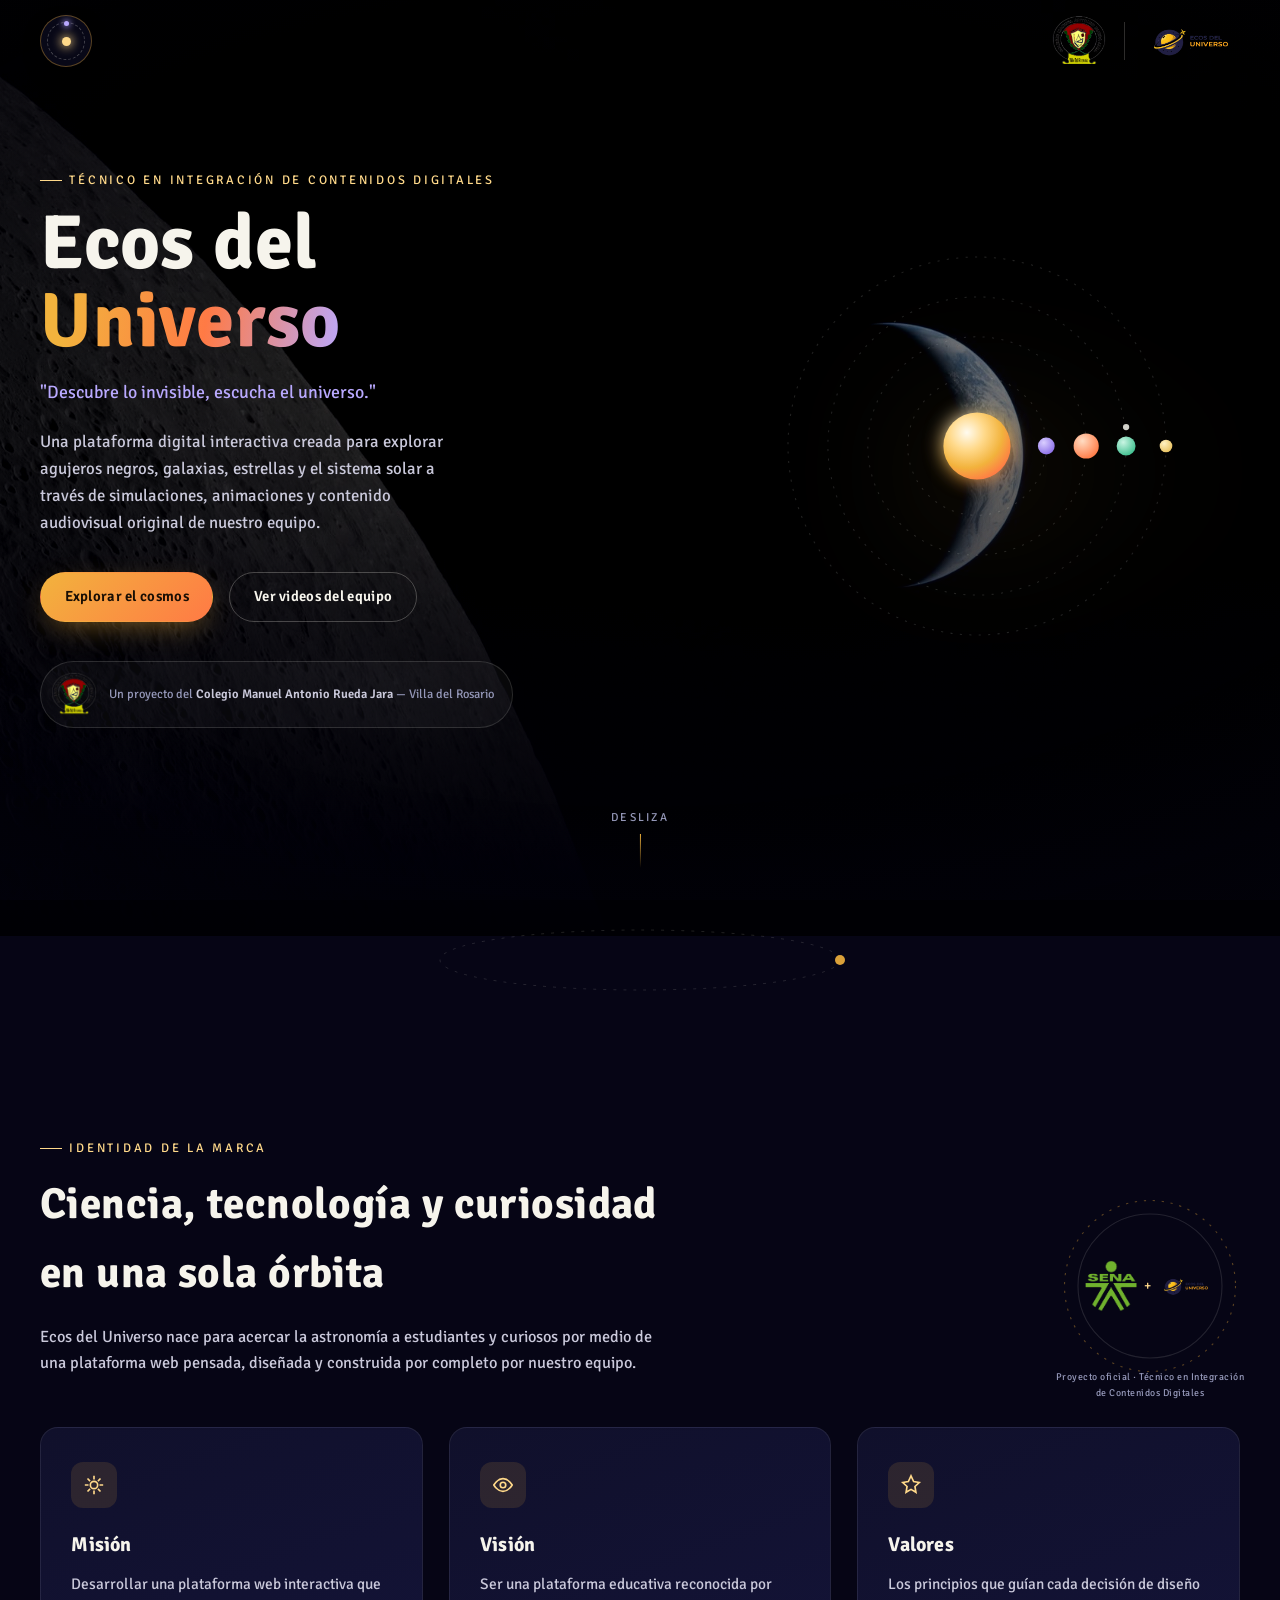
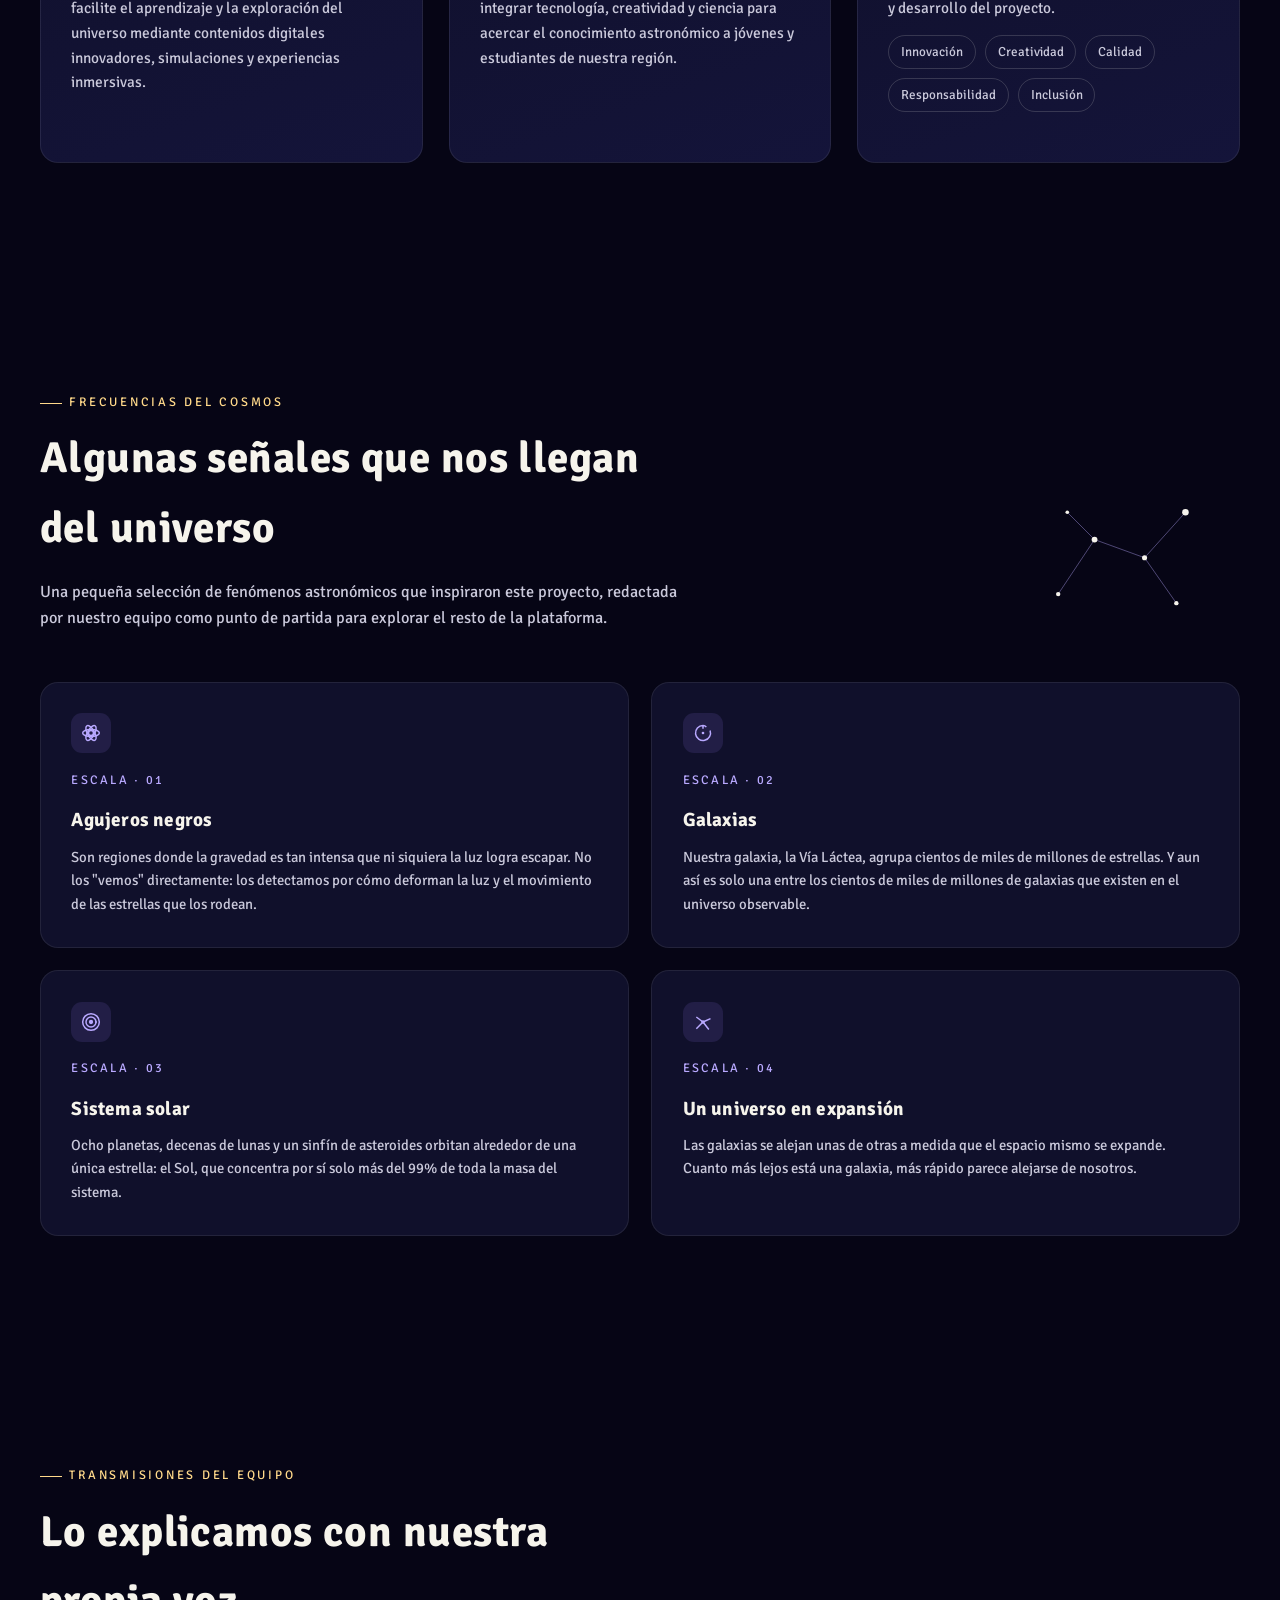
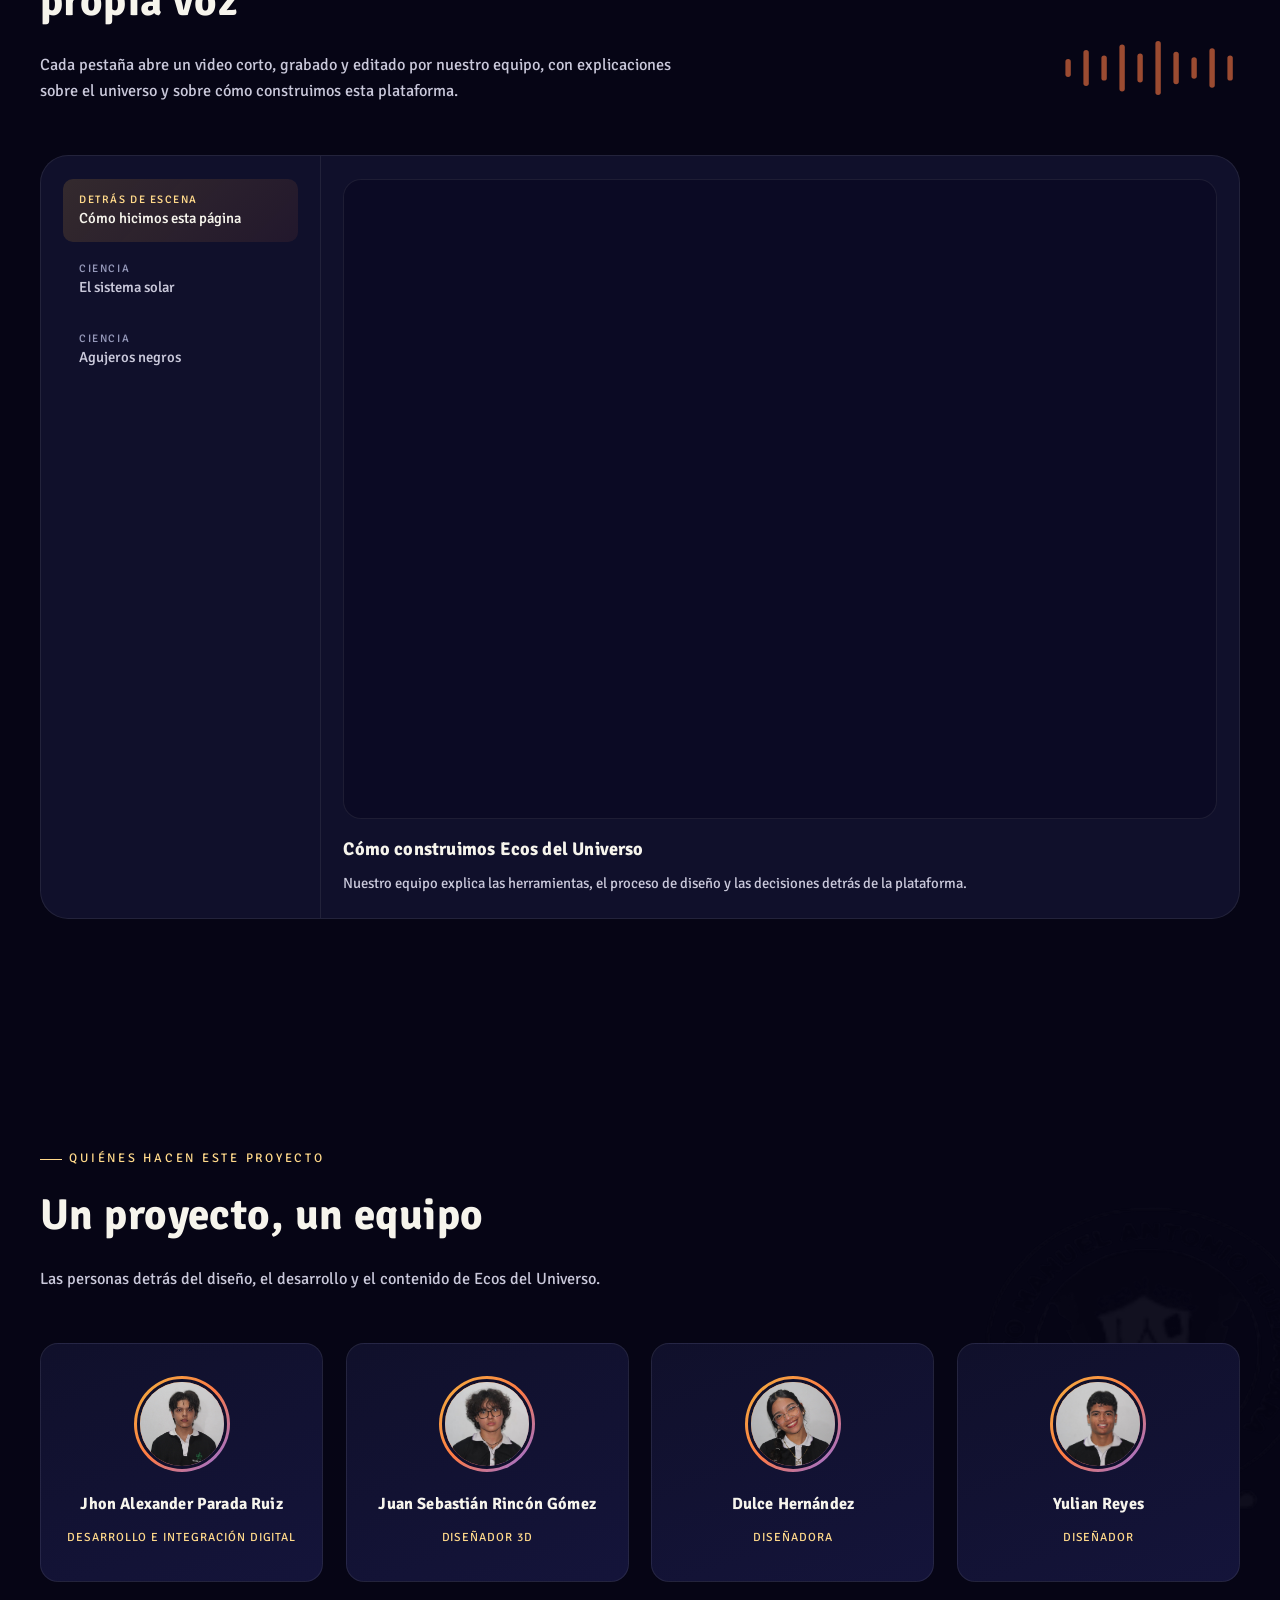
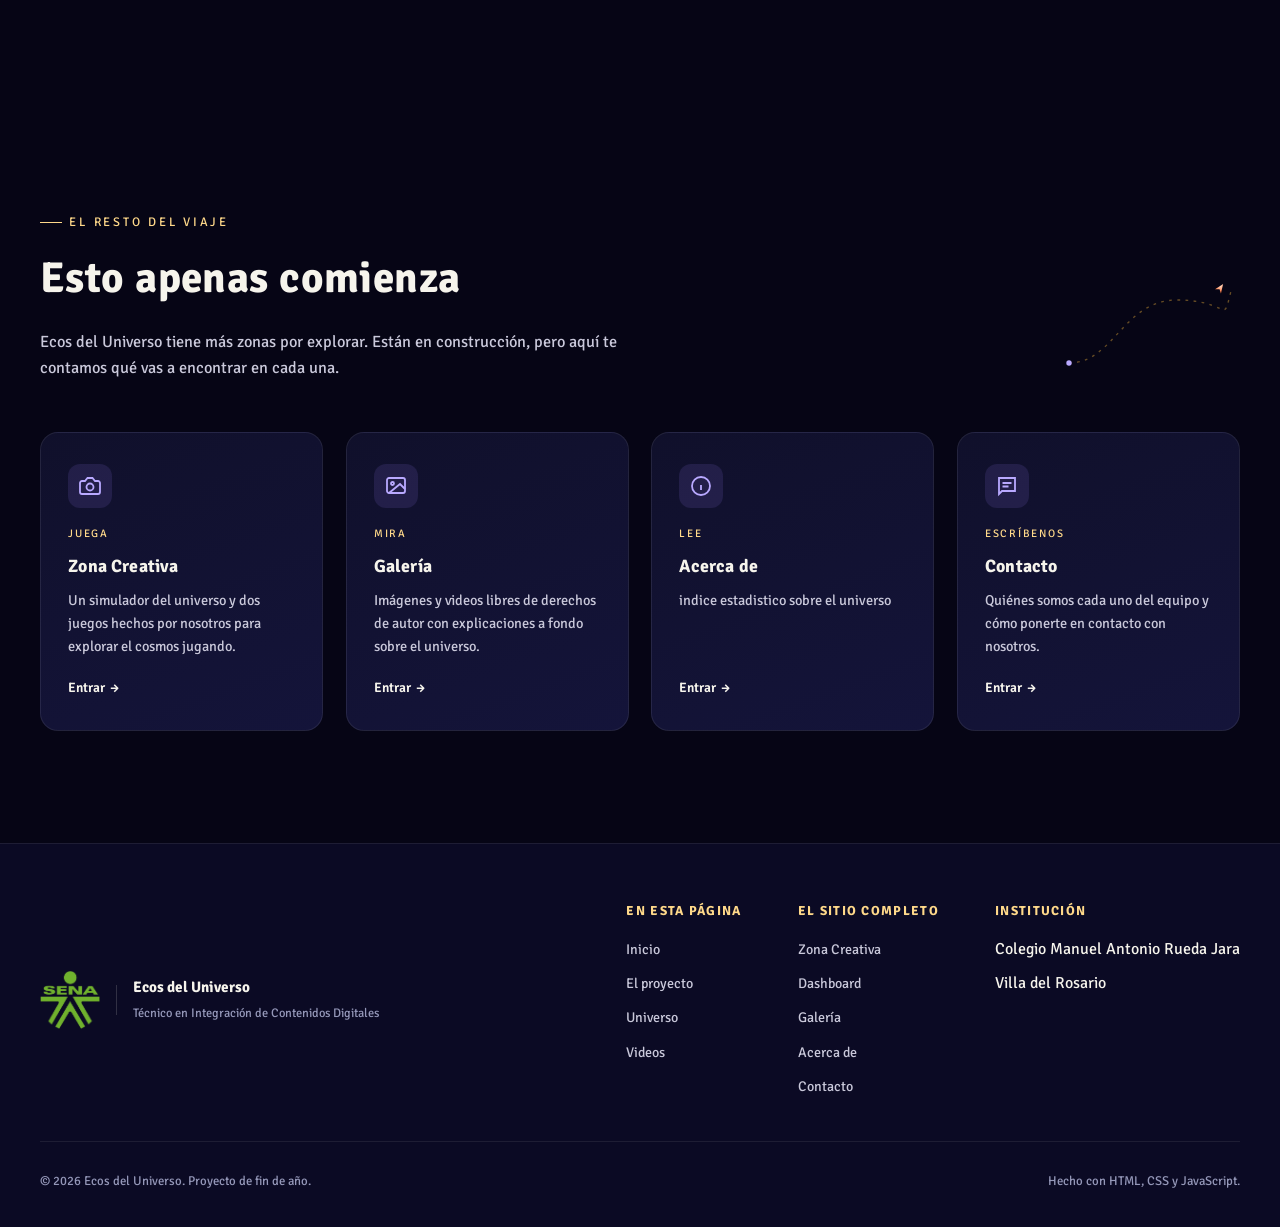
==== index.html @ 98d4c677 "Update index.html" ====
<!DOCTYPE html>
<html lang="es">
<head>
<meta charset="UTF-8">
<meta name="viewport" content="width=device-width, initial-scale=1.0">
<title>Ecos del Universo | Exploración Digital del Cosmos</title>
<meta name="description" content="Ecos del Universo: plataforma educativa interactiva para explorar galaxias, agujeros negros y el sistema solar. Proyecto del Colegio Manuel Antonio Rueda Jara.">
<link rel="icon" href="Imagenes/logo-removebg-preview.png">
<link rel="stylesheet" href="index.css">
    <link rel="icon" type="image/png" href="Imagenes/logo-removebg-preview.png">
</head>
<body>

<canvas id="estrellas"></canvas>
<div class="fondo-inmersivo" aria-hidden="true">
  <div class="fondo-capa is-activa" data-fondo="hero" style="background-image:url('Imagenes/nasa1.jpg')"></div>
  <div class="fondo-capa" data-fondo="proyecto" style="background-image:url('Imagenes/nasa2.jpg')"></div>
  <div class="fondo-capa" data-fondo="universo" style="background-image:url('Imagenes/nasa3.jpg')"></div>
  <div class="fondo-capa" data-fondo="videos" style="background-image:url('Imagenes/nasa4.jpg')"></div>
  <div class="fondo-capa" data-fondo="equipo" style="background-image:url('Imagenes/nasa5.webp')"></div>
</div>
<div class="grano" aria-hidden="true"></div>

<!-- ============ NAVEGACIÓN ============ -->
<nav class="nav">
  <div class="wrap nav__inner">
    <!-- Menú de escritorio: botón orbital -->
    <div class="nav__orbital">
      <button class="nav__orb" id="navOrb" aria-label="Abrir menú de navegación" aria-expanded="false" aria-controls="navRadial">
        <span class="nav__orb-core"></span>
        <span class="nav__orb-sat"></span>
      </button>
      <div class="nav__radial" id="navRadial">
        <a href="index.html" class="nav__radial-item is-active" style="--i:0">
          <svg viewBox="0 0 24 24" fill="none" stroke="currentColor" stroke-width="1.8" stroke-linecap="round" stroke-linejoin="round"><path d="M3 11.5 12 4l9 7.5"/><path d="M5 10v9h14v-9"/><path d="M9.5 19v-5.5h5V19"/></svg>
          <span>Inicio</span>
        </a>
        <a href="Zona_Creativa.html" class="nav__radial-item" style="--i:1">
          <svg viewBox="0 0 24 24" fill="none" stroke="currentColor" stroke-width="1.8" stroke-linecap="round" stroke-linejoin="round"><path d="M12 3a9 9 0 1 0 9 9c0-1-.8-1.6-1.8-1.6h-2.1A2.1 2.1 0 0 1 15 8.3V7c0-1.5-1.3-2.6-3-4Z"/><circle cx="8.2" cy="11" r="1"/><circle cx="12" cy="7.8" r="1"/><circle cx="15.5" cy="12" r="1"/><circle cx="9.3" cy="15" r="1"/></svg>
          <span>Zona Creativa</span>
        </a>
        <a href="Dasaboard.html" class="nav__radial-item" style="--i:2">
          <svg viewBox="0 0 24 24" fill="none" stroke="currentColor" stroke-width="1.8" stroke-linecap="round" stroke-linejoin="round"><path d="M4 20V10M12 20V4M20 20v-7"/></svg>
          <span>Dashboard</span>
        </a>
        <a href="Galeria.html" class="nav__radial-item" style="--i:3">
          <svg viewBox="0 0 24 24" fill="none" stroke="currentColor" stroke-width="1.8" stroke-linecap="round" stroke-linejoin="round"><rect x="3.5" y="4.5" width="17" height="15" rx="2.5"/><circle cx="8.5" cy="9.5" r="1.5"/><path d="m5 17 4.5-5 3 3 3.5-4.5L20 16"/></svg>
          <span>Galería</span>
        </a>
        <a href="Acerca.html" class="nav__radial-item" style="--i:4">
          <svg viewBox="0 0 24 24" fill="none" stroke="currentColor" stroke-width="1.8" stroke-linecap="round" stroke-linejoin="round"><circle cx="12" cy="12" r="8.5"/><path d="M12 11v5.5M12 8v.01"/></svg>
          <span>Acerca de</span>
        </a>
      </div>
    </div>

    <!-- Menú de celular: botón hamburguesa -->
    <button class="nav__toggle" aria-label="Abrir menú" aria-expanded="false">☰</button>

    <ul class="nav__links" id="navLinks">
      <li><a href="index.html" class="is-active">Inicio</a></li>
      <li><a href="Zona_Creativa.html">Zona Creativa</a></li>
      <li><a href="Dasaboard.html">Dashboard</a></li>
      <li><a href="Galeria.html">Galería</a></li>
      <li><a href="Acerca.html">Acerca de</a></li>
    </ul>

    <div class="nav__brands">
      <img src="Imagenes/logo_colegio-removebg-preview.png" alt="Escudo del Colegio Manuel Antonio Rueda Jara">
      <div class="nav__divider"></div>
      <img src="Imagenes/logo-removebg-preview.png" alt="Logotipo Ecos del Universo" class="nav__logo-ecos">
    </div>
  </div>
</nav>
<div class="nav-overlay" hidden></div>

<main>

  <!-- ============ HERO ============ -->
  <section class="hero" id="inicio">
    <div class="wrap hero__inner">
      <div class="hero__texto">
        <span class="eyebrow">Técnico en Integración de Contenidos Digitales</span>
        <h1>Ecos del<br><span class="accent">Universo</span></h1>
        <p class="hero__eslogan">"Descubre lo invisible, escucha el universo."</p>
        <p class="lead">Una plataforma digital interactiva creada para explorar agujeros negros, galaxias, estrellas y el sistema solar a través de simulaciones, animaciones y contenido audiovisual original de nuestro equipo.</p>
        <div class="hero__cta">
          <a href="#universo" class="btn btn--solid">Explorar el cosmos</a>
          <a href="#videos" class="btn btn--ghost">Ver videos del equipo</a>
        </div>

        <div class="hero__insignia">
          <img src="Imagenes/logo_colegio-removebg-preview.png" alt="Escudo del Colegio Manuel Antonio Rueda Jara">
          <span>Un proyecto del <strong>Colegio Manuel Antonio Rueda Jara</strong> — Villa del Rosario</span>
        </div>
      </div>

      <div class="hero__stage">
        <svg class="sistema-solar" viewBox="0 0 400 400" xmlns="http://www.w3.org/2000/svg">
          <defs>
            <radialGradient id="gradSol" cx="35%" cy="30%" r="75%">
              <stop offset="0%" stop-color="#FFFBEF"/>
              <stop offset="35%" stop-color="#FFD98A"/>
              <stop offset="70%" stop-color="#F2B33D"/>
              <stop offset="100%" stop-color="#FF7A45"/>
            </radialGradient>
            <radialGradient id="gradPlaneta1" cx="35%" cy="30%" r="75%">
              <stop offset="0%" stop-color="#D9CEFF"/>
              <stop offset="100%" stop-color="#8C6FE8"/>
            </radialGradient>
            <radialGradient id="gradPlaneta2" cx="35%" cy="30%" r="75%">
              <stop offset="0%" stop-color="#FFDCC2"/>
              <stop offset="100%" stop-color="#FF7A45"/>
            </radialGradient>
            <radialGradient id="gradPlaneta3" cx="35%" cy="30%" r="75%">
              <stop offset="0%" stop-color="#C9F5E3"/>
              <stop offset="100%" stop-color="#3FBF8F"/>
            </radialGradient>
            <radialGradient id="gradPlaneta4" cx="35%" cy="30%" r="75%">
              <stop offset="0%" stop-color="#FFF1C2"/>
              <stop offset="100%" stop-color="#E8C15E"/>
            </radialGradient>
            <filter id="brilloSol" x="-80%" y="-80%" width="260%" height="260%">
              <feGaussianBlur stdDeviation="9" result="blur"/>
              <feMerge>
                <feMergeNode in="blur"/>
                <feMergeNode in="SourceGraphic"/>
              </feMerge>
            </filter>
          </defs>

          <!-- Órbitas guía -->
          <circle cx="200" cy="200" r="66" class="orbita-guia"/>
          <circle cx="200" cy="200" r="104" class="orbita-guia"/>
          <circle cx="200" cy="200" r="142" class="orbita-guia"/>
          <circle cx="200" cy="200" r="180" class="orbita-guia"/>

          <!-- Sol -->
          <circle cx="200" cy="200" r="32" fill="url(#gradSol)" class="sol" filter="url(#brilloSol)"/>

          <!-- Planetas orbitando (cada grupo gira a su propia velocidad) -->
          <g class="orbita orbita--1">
            <circle cx="266" cy="200" r="8" fill="url(#gradPlaneta1)"/>
          </g>
          <g class="orbita orbita--2">
            <circle cx="304" cy="200" r="12" fill="url(#gradPlaneta2)"/>
          </g>
          <g class="orbita orbita--3">
            <circle cx="342" cy="200" r="9" fill="url(#gradPlaneta3)"/>
            <circle cx="342" cy="182" r="3" fill="#F6F4EC" opacity="0.85"/>
          </g>
          <g class="orbita orbita--4">
            <circle cx="380" cy="200" r="6" fill="url(#gradPlaneta4)"/>
          </g>
        </svg>
      </div>
    </div>

    <div class="scrollcue">
      <span>Desliza</span>
      <div class="scrollcue__line"></div>
    </div>
  </section>

  <!-- ============ DIVISOR ORBITAL ============ -->
  <div class="orbita-divisor" aria-hidden="true">
    <svg viewBox="0 0 480 120" xmlns="http://www.w3.org/2000/svg">
      <ellipse cx="240" cy="60" rx="200" ry="30" fill="none" stroke="rgba(246,244,236,0.15)" stroke-width="1" stroke-dasharray="3 7"/>
      <g class="punto">
        <circle cx="440" cy="60" r="5" fill="#F2B33D"/>
      </g>
    </svg>
  </div>

  <!-- ============ SOBRE EL PROYECTO ============ -->
  <section id="proyecto">
    <div class="wrap">
      <div class="section__head-row">
        <div class="section__head reveal">
          <span class="eyebrow">Identidad de la marca</span>
          <h2>Ciencia, tecnología y curiosidad en una sola órbita</h2>
          <p>Ecos del Universo nace para acercar la astronomía a estudiantes y curiosos por medio de una plataforma web pensada, diseñada y construida por completo por nuestro equipo.</p>
        </div>

        <div class="sello reveal">
          <svg class="sello__anillo" viewBox="0 0 160 160" aria-hidden="true">
            <circle cx="80" cy="80" r="76" fill="none" stroke="rgba(242,179,61,0.35)" stroke-width="1" stroke-dasharray="2 6"/>
            <circle cx="80" cy="80" r="64" fill="none" stroke="rgba(246,244,236,0.12)" stroke-width="1"/>
          </svg>
          <div class="sello__logos">
            <img src="Imagenes/images-removebg-preview.png" alt="Escudo del Colegio Manuel Antonio Rueda Jara">
            <span class="sello__mas">+</span>
            <img src="Imagenes/logo-removebg-preview.png" alt="Logotipo Ecos del Universo" class="sello__ecos">
          </div>
          <span class="sello__texto">Proyecto oficial · Técnico en Integración de Contenidos Digitales</span>
        </div>
      </div>

      <div class="grid-3">
        <article class="card reveal">
          <div class="card__icon">
            <svg width="22" height="22" viewBox="0 0 24 24" fill="none" stroke="currentColor" stroke-width="1.8"><path d="M12 2v4M12 18v4M4.9 4.9l2.8 2.8M16.3 16.3l2.8 2.8M2 12h4M18 12h4M4.9 19.1l2.8-2.8M16.3 7.7l2.8-2.8"/><circle cx="12" cy="12" r="4"/></svg>
          </div>
          <h3>Misión</h3>
          <p>Desarrollar una plataforma web interactiva que facilite el aprendizaje y la exploración del universo mediante contenidos digitales innovadores, simulaciones y experiencias inmersivas.</p>
        </article>

        <article class="card reveal">
          <div class="card__icon">
            <svg width="22" height="22" viewBox="0 0 24 24" fill="none" stroke="currentColor" stroke-width="1.8"><path d="M2 12s4-7 10-7 10 7 10 7-4 7-10 7-10-7-10-7Z"/><circle cx="12" cy="12" r="3"/></svg>
          </div>
          <h3>Visión</h3>
          <p>Ser una plataforma educativa reconocida por integrar tecnología, creatividad y ciencia para acercar el conocimiento astronómico a jóvenes y estudiantes de nuestra región.</p>
        </article>

        <article class="card reveal">
          <div class="card__icon">
            <svg width="22" height="22" viewBox="0 0 24 24" fill="none" stroke="currentColor" stroke-width="1.8"><path d="m12 2 2.9 6.3L21 9.3l-4.7 4.3L17.4 20 12 16.8 6.6 20l1.1-6.4L3 9.3l6.1-1z"/></svg>
          </div>
          <h3>Valores</h3>
          <p>Los principios que guían cada decisión de diseño y desarrollo del proyecto.</p>
          <ul class="valores-lista">
            <li>Innovación</li><li>Creatividad</li><li>Calidad</li><li>Responsabilidad</li><li>Inclusión</li>
          </ul>
        </article>
      </div>
    </div>
  </section>

  <!-- ============ DATOS DEL UNIVERSO ============ -->
  <section id="universo">
    <div class="wrap">
      <div class="section__head-row">
        <div class="section__head reveal">
          <span class="eyebrow">Frecuencias del cosmos</span>
          <h2>Algunas señales que nos llegan del universo</h2>
          <p>Una pequeña selección de fenómenos astronómicos que inspiraron este proyecto, redactada por nuestro equipo como punto de partida para explorar el resto de la plataforma.</p>
        </div>

        <svg class="constelacion reveal" viewBox="0 0 220 160" aria-hidden="true">
          <g stroke="rgba(185,169,255,0.45)" stroke-width="1">
            <line x1="20" y1="120" x2="60" y2="60"/>
            <line x1="60" y1="60" x2="115" y2="80"/>
            <line x1="115" y1="80" x2="160" y2="30"/>
            <line x1="115" y1="80" x2="150" y2="130"/>
            <line x1="60" y1="60" x2="30" y2="30"/>
          </g>
          <g fill="#F6F4EC">
            <circle cx="20" cy="120" r="2.4"/>
            <circle cx="60" cy="60" r="3.2"/>
            <circle cx="115" cy="80" r="2.8"/>
            <circle cx="160" cy="30" r="3.6"/>
            <circle cx="150" cy="130" r="2.4"/>
            <circle cx="30" cy="30" r="2"/>
          </g>
        </svg>
      </div>

      <div class="grid-datos">
        <article class="dato reveal">
          <div class="dato__icono">
            <svg width="20" height="20" viewBox="0 0 24 24" fill="none" stroke="currentColor" stroke-width="1.8"><circle cx="12" cy="12" r="3"/><ellipse cx="12" cy="12" rx="10" ry="4.2"/><ellipse cx="12" cy="12" rx="10" ry="4.2" transform="rotate(60 12 12)"/><ellipse cx="12" cy="12" rx="10" ry="4.2" transform="rotate(120 12 12)"/></svg>
          </div>
          <span class="dato__num">Escala · 01</span>
          <div>
            <h3>Agujeros negros</h3>
            <p>Son regiones donde la gravedad es tan intensa que ni siquiera la luz logra escapar. No los "vemos" directamente: los detectamos por cómo deforman la luz y el movimiento de las estrellas que los rodean.</p>
          </div>
        </article>

        <article class="dato reveal">
          <div class="dato__icono">
            <svg width="20" height="20" viewBox="0 0 24 24" fill="none" stroke="currentColor" stroke-width="1.8"><path d="M12 3a9 9 0 1 0 8.5 6M12 3v4M12 3a5 5 0 0 1 4 2"/><circle cx="12" cy="12" r="1.6" fill="currentColor" stroke="none"/></svg>
          </div>
          <span class="dato__num">Escala · 02</span>
          <div>
            <h3>Galaxias</h3>
            <p>Nuestra galaxia, la Vía Láctea, agrupa cientos de miles de millones de estrellas. Y aun así es solo una entre los cientos de miles de millones de galaxias que existen en el universo observable.</p>
          </div>
        </article>

        <article class="dato reveal">
          <div class="dato__icono">
            <svg width="20" height="20" viewBox="0 0 24 24" fill="none" stroke="currentColor" stroke-width="1.8"><circle cx="12" cy="12" r="2.6" fill="currentColor" stroke="none"/><circle cx="12" cy="12" r="6"/><circle cx="12" cy="12" r="10"/><circle cx="18" cy="12" r="1.1" fill="currentColor" stroke="none"/></svg>
          </div>
          <span class="dato__num">Escala · 03</span>
          <div>
            <h3>Sistema solar</h3>
            <p>Ocho planetas, decenas de lunas y un sinfín de asteroides orbitan alrededor de una única estrella: el Sol, que concentra por sí solo más del 99% de toda la masa del sistema.</p>
          </div>
        </article>

        <article class="dato reveal">
          <div class="dato__icono">
            <svg width="20" height="20" viewBox="0 0 24 24" fill="none" stroke="currentColor" stroke-width="1.8"><circle cx="12" cy="12" r="2.2" fill="currentColor" stroke="none"/><path d="M12 12 4 6M12 12l9-4M12 12l-8 8M12 12l7 9"/></svg>
          </div>
          <span class="dato__num">Escala · 04</span>
          <div>
            <h3>Un universo en expansión</h3>
            <p>Las galaxias se alejan unas de otras a medida que el espacio mismo se expande. Cuanto más lejos está una galaxia, más rápido parece alejarse de nosotros.</p>
          </div>
        </article>
      </div>
    </div>
  </section>

  <!-- ============ VIDEOS EXPLICATIVOS ============ -->
 <section id="videos">
  <div class="wrap">
    <div class="section__head-row">
      <div class="section__head reveal">
        <span class="eyebrow">Transmisiones del equipo</span>
        <h2>Lo explicamos con nuestra propia voz</h2>
        <p>Cada pestaña abre un video corto, grabado y editado por nuestro equipo, con explicaciones sobre el universo y sobre cómo construimos esta plataforma.</p>
      </div>

      <svg class="ondas reveal" viewBox="0 0 200 80" aria-hidden="true">
        <g fill="rgba(255,122,69,0.6)">
          <rect class="onda-barra" x="6" y="30" width="6" height="20" rx="3" style="animation-delay:0s"/>
          <rect class="onda-barra" x="26" y="20" width="6" height="40" rx="3" style="animation-delay:0.15s"/>
          <rect class="onda-barra" x="46" y="26" width="6" height="28" rx="3" style="animation-delay:0.3s"/>
          <rect class="onda-barra" x="66" y="14" width="6" height="52" rx="3" style="animation-delay:0.45s"/>
          <rect class="onda-barra" x="86" y="24" width="6" height="32" rx="3" style="animation-delay:0.2s"/>
          <rect class="onda-barra" x="106" y="10" width="6" height="60" rx="3" style="animation-delay:0.5s"/>
          <rect class="onda-barra" x="126" y="22" width="6" height="36" rx="3" style="animation-delay:0.1s"/>
          <rect class="onda-barra" x="146" y="28" width="6" height="24" rx="3" style="animation-delay:0.35s"/>
          <rect class="onda-barra" x="166" y="18" width="6" height="44" rx="3" style="animation-delay:0.25s"/>
          <rect class="onda-barra" x="186" y="26" width="6" height="28" rx="3" style="animation-delay:0.4s"/>
        </g>
      </svg>
    </div>

    <div class="video-panel reveal">

      <ul class="video-tabs">

        <li>
          <button
            class="is-active"
            data-titulo="Cómo construimos Ecos del Universo"
            data-descripcion="Nuestro equipo explica las herramientas, el proceso de diseño y las decisiones detrás de la plataforma."
            data-src="https://www.youtube.com/embed/oOc5sNaWFyA">
            <small>Detrás de escena</small>
            Cómo hicimos esta página
          </button>
        </li>

        <li>
          <button
            data-titulo="El sistema solar, explicado por el equipo"
            data-descripcion="Un recorrido corto por los planetas, sus órbitas y las curiosidades que más nos sorprendieron al investigar."
            data-src="https://www.youtube.com/embed/Fxrx6xi0qNg">
            <small>Ciencia</small>
            El sistema solar
          </button>
        </li>

        <li>
          <button
            data-titulo="Agujeros negros: lo que sabemos hasta hoy"
            data-descripcion="Explicamos, con nuestras propias palabras, qué son los agujeros negros y por qué son tan difíciles de observar."
            data-src="https://www.youtube.com/embed/MxD_iE1PFoY">
            <small>Ciencia</small>
            Agujeros negros
          </button>
        </li>

      </ul>

      <div class="video-stage">

        <div class="video-frame">
          <iframe
            id="video-youtube"
            width="100%"
            height="100%"
            src="https://www.youtube.com/embed/oOc5sNaWFyA"
            title="Cómo construimos Ecos del Universo"
            frameborder="0"
            allow="accelerometer; autoplay; clipboard-write; encrypted-media; gyroscope; picture-in-picture; web-share"
            referrerpolicy="strict-origin-when-cross-origin"
            allowfullscreen>
          </iframe>
        </div>

        <div class="video-caption">
          <h3>Cómo construimos Ecos del Universo</h3>
          <p>Nuestro equipo explica las herramientas, el proceso de diseño y las decisiones detrás de la plataforma.</p>
        </div>

      </div>

    </div>
  </div>
</section>

  <!-- ============ EQUIPO ============ -->
  <section id="equipo">
    <div class="wrap">
      <img class="equipo__marca-agua" src="Imagenes/logo_colegio-removebg-preview.png" alt="" aria-hidden="true">
      <div class="section__head reveal">
        <span class="eyebrow">Quiénes hacen este proyecto</span>
        <h2>Un proyecto, un equipo</h2>
        <p>Las personas detrás del diseño, el desarrollo y el contenido de Ecos del Universo.</p>
      </div>

      <div class="equipo-grid">
        <article class="equipo-card reveal">
          <div class="equipo-card__foto">
            <img src="Imagenes/Alexander.jpeg" onerror="this.src='Imagenes/logo_colegio-removebg-preview.png'" alt="Foto de Jhon Alexander Parada Ruiz">
          </div>
          <h3>Jhon Alexander Parada Ruiz</h3>
          <span class="equipo-card__rol">Desarrollo e integración digital</span>
        </article>

        <article class="equipo-card reveal">
          <div class="equipo-card__foto">
            <img src="Imagenes/sebas.jpeg" onerror="this.src='Imagenes/logo_colegio-removebg-preview.png'" alt="Foto de Juan Sebastián Rincón Gómez">
          </div>
          <h3>Juan Sebastián Rincón Gómez</h3>
          <span class="equipo-card__rol">Diseñador 3D</span>
        </article>

        <article class="equipo-card reveal">
          <div class="equipo-card__foto">
            <img src="Imagenes/Dulce.jpeg" onerror="this.src='Imagenes/logo_colegio-removebg-preview.png'" alt="Foto de Dulce Hernández">
          </div>
          <h3>Dulce Hernández</h3>
          <span class="equipo-card__rol">Diseñadora</span>
        </article>

        <article class="equipo-card reveal">
          <div class="equipo-card__foto">
            <img src="Imagenes/Jugador.jpeg" onerror="this.src='Imagenes/logo_colegio-removebg-preview.png'" alt="Foto de Yulian Reyes">
          </div>
          <h3>Yulian Reyes</h3>
          <span class="equipo-card__rol">Diseñador</span>
        </article>
      </div>
    </div>
  </section>

  <!-- ============ EXPLORA EL SITIO ============ -->
  <section id="explora">
    <div class="wrap">
      <div class="section__head-row">
        <div class="section__head reveal">
          <span class="eyebrow">El resto del viaje</span>
          <h2>Esto apenas comienza</h2>
          <p>Ecos del Universo tiene más zonas por explorar. Están en construcción, pero aquí te contamos qué vas a encontrar en cada una.</p>
        </div>

        <svg class="trayectoria reveal" viewBox="0 0 200 120" aria-hidden="true">
          <path d="M10 100 C 60 100, 70 30, 130 30 S 180 60, 190 20" fill="none" stroke="rgba(242,179,61,0.4)" stroke-width="1.5" stroke-dasharray="3 6"/>
          <circle cx="10" cy="100" r="3" fill="var(--nebula-soft)"/>
          <g transform="translate(178,10) rotate(35)">
            <path d="M0 10 L4 0 L8 10 L4 7 Z" fill="url(#gradPlaneta2)"/>
          </g>
        </svg>
      </div>

      <div class="grid-explora">
        <a href="Zona_Creativa.html" class="explora-card reveal">
          <div class="explora-card__icono">
            <svg width="24" height="24" viewBox="0 0 24 24" fill="none" stroke="currentColor" stroke-width="1.8"><path d="M14.5 4h-5L7 7H4a2 2 0 0 0-2 2v9a2 2 0 0 0 2 2h16a2 2 0 0 0 2-2V9a2 2 0 0 0-2-2h-3l-2.5-3Z"/><circle cx="12" cy="13" r="3.5"/></svg>
          </div>
          <span class="explora-card__tag">Juega</span>
          <h3>Zona Creativa</h3>
          <p>Un simulador del universo y dos juegos hechos por nosotros para explorar el cosmos jugando.</p>
          <span class="explora-card__ir">Entrar →</span>
        </a>

        <a href="Galeria.html" class="explora-card reveal">
          <div class="explora-card__icono">
            <svg width="24" height="24" viewBox="0 0 24 24" fill="none" stroke="currentColor" stroke-width="1.8"><rect x="3" y="4" width="18" height="15" rx="2"/><circle cx="8.5" cy="9.5" r="1.5"/><path d="m21 15-5-5L5 19"/></svg>
          </div>
          <span class="explora-card__tag">Mira</span>
          <h3>Galería</h3>
          <p>Imágenes y videos libres de derechos de autor con explicaciones a fondo sobre el universo.</p>
          <span class="explora-card__ir">Entrar →</span>
        </a>

        <a href="Dasaboard.html" class="explora-card reveal">
          <div class="explora-card__icono">
            <svg width="24" height="24" viewBox="0 0 24 24" fill="none" stroke="currentColor" stroke-width="1.8"><circle cx="12" cy="12" r="9"/><path d="M12 11v5M12 8h.01"/></svg>
          </div>
          <span class="explora-card__tag">Lee</span>
          <h3>Acerca de</h3>
          <p>indice estadistico sobre el universo </p>
          <span class="explora-card__ir">Entrar →</span>
        </a>

        <a href="acerca.html#contacto" class="explora-card reveal">
          <div class="explora-card__icono">
            <svg width="24" height="24" viewBox="0 0 24 24" fill="none" stroke="currentColor" stroke-width="1.8"><path d="M4 4h16v13H7l-3 3V4Z"/><path d="M7.5 9h9M7.5 12.5h6"/></svg>
          </div>
          <span class="explora-card__tag">Escríbenos</span>
          <h3>Contacto</h3>
          <p>Quiénes somos cada uno del equipo y cómo ponerte en contacto con nosotros.</p>
          <span class="explora-card__ir">Entrar →</span>
        </a>
      </div>
    </div>
  </section>

</main>

<!-- ============ PIE DE PÁGINA ============ -->
<footer>
  <div class="wrap">
    <div class="footer__top">
      <div class="footer__brand">
        <img src="Imagenes/images-removebg-preview.png" alt="Escudo del colegio">
        <div class="sep"></div>
        <div>
          <strong>Ecos del Universo</strong><br>
          <small>Técnico en Integración de Contenidos Digitales</small>
        </div>
      </div>

      <div class="footer__cols">
        <div class="footer__col">
          <h4>En esta página</h4>
          <ul>
            <li><a href="#inicio">Inicio</a></li>
            <li><a href="#proyecto">El proyecto</a></li>
            <li><a href="#universo">Universo</a></li>
            <li><a href="#videos">Videos</a></li>
          </ul>
        </div>
        <div class="footer__col">
          <h4>El sitio completo</h4>
          <ul>
            <li><a href="Zona_Creativa.html">Zona Creativa</a></li>
            <li><a href="Dasaboard.html">Dashboard</a></li>
            <li><a href="Galeria.html">Galería</a></li>
            <li><a href="Acerca.html">Acerca de</a></li>
            <li><a href="acerca.html#contacto">Contacto</a></li>
          </ul>
        </div>
        <div class="footer__col">
          <h4>Institución</h4>
          <ul>
            <li>Colegio Manuel Antonio Rueda Jara</li>
            <li>Villa del Rosario</li>
          </ul>
        </div>
      </div>
    </div>

    <div class="footer__bottom">
      <span>© <span id="anio-actual"></span> Ecos del Universo. Proyecto de fin de año.</span>
      <span>Hecho con HTML, CSS y JavaScript.</span>
    </div>
  </div>
</footer>

<script>
/* =========================================================
   ECOS DEL UNIVERSO — JavaScript
   Comportamiento compartido por todas las páginas del sitio.
   ========================================================= */

document.addEventListener('DOMContentLoaded', () => {
  iniciarFondoEstrellas();
  iniciarNav();
  iniciarMenuOrbital();
  iniciarRevelado();
  iniciarPestanasVideo();
  iniciarFondoInmersivo();
  document.getElementById('anio-actual').textContent = new Date().getFullYear();
});

/* ---------------------------------------------------------
   1) Fondo animado de estrellas + polvo cósmico (canvas)
   --------------------------------------------------------- */
function iniciarFondoEstrellas() {
  const canvas = document.getElementById('estrellas');
  if (!canvas) return;
  const ctx = canvas.getContext('2d');
  const prefiereReducido = window.matchMedia('(prefers-reduced-motion: reduce)').matches;

  let ancho, alto, estrellas;

  function crearEstrellas() {
    const cantidad = Math.floor((ancho * alto) / 9000);
    estrellas = Array.from({ length: cantidad }, () => ({
      x: Math.random() * ancho,
      y: Math.random() * alto,
      radio: Math.random() * 1.3 + 0.2,
      fase: Math.random() * Math.PI * 2,
      velocidad: Math.random() * 0.015 + 0.004,
      deriva: Math.random() * 0.15 + 0.02
    }));
  }

  function ajustarTamano() {
    ancho = canvas.width = window.innerWidth;
    alto = canvas.height = window.innerHeight;
    crearEstrellas();
  }

  function dibujar(t) {
    ctx.clearRect(0, 0, ancho, alto);
    for (const e of estrellas) {
      const brillo = 0.55 + Math.sin(t * e.velocidad + e.fase) * 0.45;
      ctx.beginPath();
      ctx.arc(e.x, e.y, e.radio, 0, Math.PI * 2);
      ctx.fillStyle = `rgba(246,244,236,${Math.max(brillo, 0.08)})`;
      ctx.fill();
      if (!prefiereReducido) {
        e.y += e.deriva * 0.05;
        if (e.y > alto) e.y = 0;
      }
    }
    requestAnimationFrame(dibujar);
  }

  window.addEventListener('resize', ajustarTamano);
  ajustarTamano();
  requestAnimationFrame(dibujar);
}

/* ---------------------------------------------------------
   2) Navegación: fondo sólido al hacer scroll + menú móvil
   --------------------------------------------------------- */
function iniciarNav() {
  const nav = document.querySelector('.nav');
  const toggle = document.querySelector('.nav__toggle');
  const links = document.querySelector('.nav__links');
  const overlay = document.querySelector('.nav-overlay');
  if (!nav) return;

  const marcarSolido = () => {
    nav.classList.toggle('nav--solid', window.scrollY > 40);
  };
  marcarSolido();
  window.addEventListener('scroll', marcarSolido, { passive: true });

  if (toggle && links && overlay) {
    const abrirMenu = () => {
      links.classList.add('is-open');
      overlay.hidden = false;
      requestAnimationFrame(() => overlay.classList.add('is-open'));
      toggle.textContent = '✕';
      toggle.setAttribute('aria-expanded', 'true');
      document.body.classList.add('menu-abierto');
    };

    const cerrarMenu = () => {
      links.classList.remove('is-open');
      overlay.classList.remove('is-open');
      toggle.textContent = '☰';
      toggle.setAttribute('aria-expanded', 'false');
      document.body.classList.remove('menu-abierto');
      setTimeout(() => { if (!overlay.classList.contains('is-open')) overlay.hidden = true; }, 300);
    };

    toggle.addEventListener('click', () => {
      const yaAbierto = links.classList.contains('is-open');
      yaAbierto ? cerrarMenu() : abrirMenu();
    });

    // Cierra al tocar el fondo oscuro
    overlay.addEventListener('click', cerrarMenu);

    // Cierra al tocar un enlace
    links.querySelectorAll('a').forEach((enlace) => {
      enlace.addEventListener('click', cerrarMenu);
    });

    // Cierra con la tecla Escape
    document.addEventListener('keydown', (e) => {
      if (e.key === 'Escape' && links.classList.contains('is-open')) cerrarMenu();
    });

    // Si la ventana crece a tamaño de escritorio, cierra el menú móvil
    window.addEventListener('resize', () => {
      if (window.innerWidth > 980 && links.classList.contains('is-open')) cerrarMenu();
    });
  }

  // Resalta el enlace de la sección visible (solo aplica en páginas con anclas)
  const secciones = document.querySelectorAll('main section[id]');
  const enlaces = document.querySelectorAll('.nav__links a[href^="#"]');
  if (secciones.length && enlaces.length) {
    const observer = new IntersectionObserver((entradas) => {
      entradas.forEach((entrada) => {
        if (entrada.isIntersecting) {
          enlaces.forEach((a) => a.classList.remove('is-active'));
          const activo = document.querySelector(`.nav__links a[href="#${entrada.target.id}"]`);
          if (activo) activo.classList.add('is-active');
        }
      });
    }, { rootMargin: '-45% 0px -45% 0px' });
    secciones.forEach((s) => observer.observe(s));
  }
}

/* ---------------------------------------------------------
   Menú orbital de escritorio: botón central que despliega
   los enlaces en abanico a su alrededor
   --------------------------------------------------------- */
function iniciarMenuOrbital() {
  const orb = document.getElementById('navOrb');
  const radial = document.getElementById('navRadial');
  if (!orb || !radial) return;

  const items = radial.querySelectorAll('.nav__radial-item');
  // Ángulos en grados (0° = derecha, 90° = abajo): abanico hacia abajo-derecha,
  // con más separación entre ellos para que no se encimen los círculos
  const angulos = [0, 27, 54, 81, 108];
  const radio = 120;
  const radioItem = 23; // la mitad de 46px (ancho/alto de cada círculo)
  const margen = 10;

  function calcularPosiciones() {
    const rectOrb = orb.getBoundingClientRect();
    const centroX = rectOrb.left + rectOrb.width / 2;
    const centroY = rectOrb.top + rectOrb.height / 2;

    items.forEach((item, i) => {
      const rad = (angulos[i] ?? (i * 27)) * Math.PI / 180;
      let tx = Math.cos(rad) * radio;
      let ty = Math.sin(rad) * radio;

      // Evita que el abanico se salga de la pantalla en ventanas angostas
      const minX = radioItem + margen;
      const maxX = window.innerWidth - radioItem - margen;
      const minY = radioItem + margen;
      const maxY = window.innerHeight - radioItem - margen;
      const x = Math.min(Math.max(centroX + tx, minX), maxX);
      const y = Math.min(Math.max(centroY + ty, minY), maxY);
      tx = x - centroX;
      ty = y - centroY;

      item.style.setProperty('--tx', `${tx}px`);
      item.style.setProperty('--ty', `${ty}px`);
      if (!item.style.getPropertyValue('--i')) item.style.setProperty('--i', i);
    });
  }

  calcularPosiciones();
  window.addEventListener('resize', calcularPosiciones);

  const abrir = () => {
    radial.classList.add('is-open');
    orb.setAttribute('aria-expanded', 'true');
  };
  const cerrar = () => {
    radial.classList.remove('is-open');
    orb.setAttribute('aria-expanded', 'false');
  };

  orb.addEventListener('click', (e) => {
    e.stopPropagation();
    radial.classList.contains('is-open') ? cerrar() : abrir();
  });

  // Cierra al tocar fuera del menú
  document.addEventListener('click', (e) => {
    if (radial.classList.contains('is-open') && !radial.contains(e.target) && e.target !== orb) {
      cerrar();
    }
  });

  // Cierra con Escape
  document.addEventListener('keydown', (e) => {
    if (e.key === 'Escape' && radial.classList.contains('is-open')) cerrar();
  });

  // Cierra al elegir una opción
  items.forEach((item) => item.addEventListener('click', cerrar));

  // Si la ventana baja a tamaño de celular, cierra el menú orbital
  window.addEventListener('resize', () => {
    if (window.innerWidth <= 980 && radial.classList.contains('is-open')) cerrar();
  });
}

/* ---------------------------------------------------------
   3) Animación de aparición al hacer scroll
   --------------------------------------------------------- */
function iniciarRevelado() {
  const elementos = document.querySelectorAll('.reveal');
  if (!elementos.length) return;
  const observer = new IntersectionObserver((entradas) => {
    entradas.forEach((entrada) => {
      if (entrada.isIntersecting) {
        entrada.target.classList.add('is-visible');
        observer.unobserve(entrada.target);
      }
    });
  }, { threshold: 0.15 });
  elementos.forEach((el) => observer.observe(el));
}

/* ---------------------------------------------------------
   4) Pestañas de la sección de videos explicativos
   --------------------------------------------------------- */
function iniciarPestanasVideo() {
  const botones = document.querySelectorAll('.video-tabs button');
  const marco = document.querySelector('.video-frame');
  const titulo = document.querySelector('.video-caption h3');
  const texto = document.querySelector('.video-caption p');

  if (!botones.length || !marco) return;

  botones.forEach((btn) => {
    btn.addEventListener('click', () => {
      botones.forEach((b) => b.classList.remove('is-active'));
      btn.classList.add('is-active');

      const src = btn.dataset.src;
      const tituloVideo = btn.dataset.titulo;
      const descripcion = btn.dataset.descripcion;

      marco.innerHTML = `
        <iframe
          width="100%"
          height="100%"
          src="${src}"
          title="${tituloVideo}"
          frameborder="0"
          allow="accelerometer; autoplay; clipboard-write; encrypted-media; gyroscope; picture-in-picture; web-share"
          referrerpolicy="strict-origin-when-cross-origin"
          allowfullscreen>
        </iframe>`;

      if (titulo) titulo.textContent = tituloVideo;
      if (texto) texto.textContent = descripcion;
    });
  });
}
/* ---------------------------------------------------------
   5) Fondos inmersivos: se intercalan (crossfade) según
      la sección que esté cruzando el centro de la pantalla
   --------------------------------------------------------- */
function iniciarFondoInmersivo() {
  const capas = document.querySelectorAll('.fondo-capa');
  const secciones = document.querySelectorAll('main section[id], .hero[id]');
  if (!capas.length || !secciones.length) return;

  // Relaciona el id de cada sección con el fondo que le corresponde
  const mapaFondos = {
    inicio: 'hero',
    proyecto: 'proyecto',
    universo: 'universo',
    videos: 'videos',
    equipo: 'equipo'
  };

  const activar = (nombre) => {
    capas.forEach((capa) => {
      capa.classList.toggle('is-activa', capa.dataset.fondo === nombre);
    });
  };

  // En vez de calcular "porcentaje visible" (que favorece injustamente a las
  // secciones cortas frente a las largas), miramos directamente cual seccion
  // ocupa el centro vertical de la pantalla en cada momento: es el metodo mas
  // simple y el que da el resultado mas intuitivo.
  let ultimoActivo = null;

  function actualizarSegunScroll() {
    const centro = window.innerHeight / 2;
    let elegido = null;

    secciones.forEach((s) => {
      if (elegido) return;
      const r = s.getBoundingClientRect();
      if (r.top <= centro && r.bottom >= centro) elegido = s;
    });

    // Si el centro cae justo en un borde entre dos secciones, usamos la mas cercana
    if (!elegido) {
      let mejorDistancia = Infinity;
      secciones.forEach((s) => {
        const r = s.getBoundingClientRect();
        const distancia = Math.min(Math.abs(r.top - centro), Math.abs(r.bottom - centro));
        if (distancia < mejorDistancia) { mejorDistancia = distancia; elegido = s; }
      });
    }

    if (elegido) {
      const nombre = mapaFondos[elegido.id];
      if (nombre && nombre !== ultimoActivo) {
        ultimoActivo = nombre;
        activar(nombre);
      }
    }
  }

  let tickPendiente = false;
  window.addEventListener('scroll', () => {
    if (tickPendiente) return;
    tickPendiente = true;
    requestAnimationFrame(() => { actualizarSegunScroll(); tickPendiente = false; });
  }, { passive: true });

  actualizarSegunScroll();
}
</script>
</body>
</html>
---- index.css ----
/* =========================================================
   ECOS DEL UNIVERSO — Hoja de estilos base
   Sistema de diseño compartido por TODAS las páginas del sitio.
   ========================================================= */

/* ---------- Fuentes ---------- */
@import url('https://fonts.googleapis.com/css2?family=Signika:wght@300;400;500;600;700&display=swap');

/* ---------- Tokens de diseño ---------- */
:root{
  /* Fondo del espacio profundo */
  --bg-void:        #060515;
  --bg-void-2:      #0B0A24;
  --bg-panel:       #10102b;
  --bg-panel-soft:  #14143a;

  /* Acentos (extraídos del logo del proyecto y del escudo institucional) */
  --gold:           #F2B33D;
  --gold-soft:      #FFD98A;
  --ember:          #FF7A45;
  --nebula:         #8C6FE8;
  --nebula-soft:    #B9A9FF;
  --wine:           #7A1F2B;   /* guiño al escudo del colegio */

  /* Texto */
  --ink-100:        #F6F4EC;
  --ink-70:         #C9C8DA;
  --ink-50:         #9497B8;

  /* Tipografía */
  --font-display:   'Signika', sans-serif;
  --font-body:      'Signika', sans-serif;

  /* Ritmo / bordes */
  --radius-sm:      10px;
  --radius-md:      18px;
  --radius-lg:      28px;
  --edge:           1px solid rgba(246,244,236,0.08);

  --maxw:           1400px;
}

*, *::before, *::after{ box-sizing: border-box; }
html{ scroll-behavior: smooth; }

body{
  margin: 0;
  background: var(--bg-void);
  color: var(--ink-100);
  font-family: var(--font-body);
  font-weight: 400;
  line-height: 1.6;
  overflow-x: hidden;
}

h1, h2, h3, h4{
  font-family: var(--font-display);
  margin: 0;
  letter-spacing: 0.01em;
  color: var(--ink-100);
}

p{ margin: 0; color: var(--ink-70); }

a{ color: inherit; text-decoration: none; }

img{ max-width: 100%; display: block; }

.wrap{
  max-width: var(--maxw);
  margin: 0 auto;
  padding: 0 clamp(1.25rem, 4vw, 2.5rem);
}

.eyebrow{
  display: inline-flex;
  align-items: center;
  gap: 0.6em;
  font-family: var(--font-display);
  font-size: 0.78rem;
  letter-spacing: 0.22em;
  text-transform: uppercase;
  color: var(--gold-soft);
}
.eyebrow::before{
  content: "";
  width: 22px; height: 1px;
  background: var(--gold-soft);
  display: inline-block;
}

.btn{
  display: inline-flex;
  align-items: center;
  gap: 0.55em;
  padding: 0.85em 1.6em;
  border-radius: 999px;
  font-family: var(--font-display);
  font-size: 0.92rem;
  font-weight: 600;
  letter-spacing: 0.02em;
  cursor: pointer;
  border: 1px solid transparent;
  transition: transform 0.25s ease, box-shadow 0.25s ease, background 0.25s ease, color .25s ease;
}
.btn:focus-visible{ outline: 2px solid var(--gold-soft); outline-offset: 3px; }

.btn--solid{
  background: linear-gradient(135deg, var(--gold) 0%, var(--ember) 100%);
  color: #1a0f04;
  box-shadow: 0 10px 30px -10px rgba(242,179,61,0.55);
}
.btn--solid:hover{ transform: translateY(-2px); box-shadow: 0 16px 34px -10px rgba(242,179,61,0.7); }

.btn--ghost{
  background: transparent;
  border-color: rgba(246,244,236,0.25);
  color: var(--ink-100);
}
.btn--ghost:hover{ border-color: var(--gold-soft); color: var(--gold-soft); transform: translateY(-2px); }

/* ---------- Fondos inmersivos que se intercalan al hacer scroll (listos para fotos reales) ---------- */
#equipo{ overflow: hidden; }

.fondo-inmersivo{
  position: fixed;
  inset: 0;
  z-index: -4;
}
.fondo-capa{
  position: absolute;
  inset: 0;
  background-size: cover;
  background-position: center;
  background-repeat: no-repeat;
  filter: saturate(0.85) brightness(0.55) contrast(1.05);
  transform: scale(1.08);
  opacity: 0;
  transition: opacity 1.4s ease;
}
.fondo-capa.is-activa{ opacity: 1; }
.fondo-capa::after{
  content: "";
  position: absolute;
  inset: 0;
  background:
    linear-gradient(180deg, var(--bg-void) 0%, rgba(6,5,21,0.3) 22%, rgba(6,5,21,0.3) 78%, var(--bg-void) 100%),
    radial-gradient(ellipse 95% 75% at 50% 50%, transparent 30%, rgba(6,5,21,0.72) 100%);
}
.fondo-capa[data-fondo="hero"]::after{
  background:
    linear-gradient(180deg, rgba(6,5,21,0.35) 0%, rgba(6,5,21,0.15) 45%, var(--bg-void) 100%),
    radial-gradient(ellipse 85% 65% at 50% 45%, transparent 25%, rgba(6,5,21,0.62) 100%);
}

/* ---------- Fondo de estrellas (canvas) ---------- */
#estrellas{
  position: fixed;
  inset: 0;
  z-index: -5;
  background:
    radial-gradient(ellipse 60% 45% at 18% 15%, rgba(140,111,232,0.22), transparent 60%),
    radial-gradient(ellipse 55% 40% at 85% 5%, rgba(255,122,69,0.14), transparent 55%),
    radial-gradient(ellipse 70% 50% at 50% 105%, rgba(242,179,61,0.10), transparent 55%),
    radial-gradient(ellipse 45% 60% at 95% 70%, rgba(122,31,43,0.16), transparent 60%),
    radial-gradient(ellipse 50% 40% at 5% 80%, rgba(140,111,232,0.12), transparent 55%),
    var(--bg-void);
}

/* Grano cinematográfico: da textura fotográfica a los degradados planos */
.grano{
  position: fixed;
  inset: 0;
  z-index: -2;
  pointer-events: none;
  opacity: 0.05;
  mix-blend-mode: overlay;
  background-image: url("data:image/svg+xml;charset=utf-8,%3Csvg xmlns='http://www.w3.org/2000/svg' width='180' height='180'%3E%3Cfilter id='n'%3E%3CfeTurbulence type='fractalNoise' baseFrequency='0.85' numOctaves='2' stitchTiles='stitch'/%3E%3C/filter%3E%3Crect width='100%25' height='100%25' filter='url(%23n)'/%3E%3C/svg%3E");
}

/* Viñeta suave para dar profundidad tipo fotografía en los bordes de la pantalla */
body::after{
  content: "";
  position: fixed;
  inset: 0;
  z-index: -1;
  pointer-events: none;
  background: radial-gradient(ellipse 120% 90% at 50% 40%, transparent 55%, rgba(6,5,21,0.55) 100%);
}

/* ---------- Barra de navegación ---------- */
.nav{
  position: fixed;
  top: 0; left: 0; right: 0;
  z-index: 100;
  padding: 0.9rem 0;
  background: transparent;
  border-bottom: 1px solid transparent;
  transition: background 0.35s ease, border-color 0.35s ease, backdrop-filter 0.35s ease;
}
.nav.nav--solid{
  background: rgba(6,5,21,0.82);
  backdrop-filter: blur(14px);
  border-bottom: 1px solid rgba(246,244,236,0.08);
}
.nav__inner{
  display: flex;
  align-items: center;
  justify-content: space-between;
  gap: 1.5rem;
}
.nav__brands{
  display: flex;
  align-items: center;
  gap: 1.1rem;
}
.nav__brands img{ height: 54px; width: auto; }
.nav__logo-ecos{ height: 46px !important; }
.nav__divider{
  width: 1px; height: 38px;
  background: rgba(246,244,236,0.18);
}
.nav__title{
  font-family: var(--font-display);
  font-size: 0.95rem;
  font-weight: 700;
  letter-spacing: 0.03em;
}
.nav__title span{ color: var(--gold-soft); }

/* ---------- Menú de escritorio: botón orbital ---------- */
.nav__orbital{
  position: relative;
  display: flex;
  align-items: center;
  flex-shrink: 0;
}
.nav__orb{
  position: relative;
  width: 52px; height: 52px;
  border-radius: 50%;
  border: 1px solid rgba(242,179,61,0.35);
  background: rgba(16,16,43,0.55);
  backdrop-filter: blur(16px) saturate(140%);
  -webkit-backdrop-filter: blur(16px) saturate(140%);
  box-shadow: 0 8px 24px -10px rgba(0,0,0,0.55);
  cursor: pointer;
  display: flex;
  align-items: center;
  justify-content: center;
  transition: box-shadow 0.35s ease, border-color 0.35s ease;
  z-index: 120;
}
.nav__orb:hover{ border-color: rgba(242,179,61,0.65); }
.nav__orb:focus-visible{ outline: 2px solid var(--gold-soft); outline-offset: 3px; }
.nav__orb-core{
  width: 9px; height: 9px;
  border-radius: 50%;
  background: var(--gold-soft);
  box-shadow: 0 0 10px 2px rgba(255,217,138,0.7);
  transition: transform 0.3s ease, background 0.3s ease;
}
.nav__orb-sat{
  position: absolute;
  inset: 6px;
  border-radius: 50%;
  border: 1px dashed rgba(246,244,236,0.25);
  animation: nav-orb-rotar 9s linear infinite;
}
.nav__orb-sat::before{
  content: "";
  position: absolute;
  top: -2.5px; left: 50%;
  width: 5px; height: 5px;
  margin-left: -2.5px;
  border-radius: 50%;
  background: var(--nebula-soft);
  box-shadow: 0 0 6px 1px rgba(185,169,255,0.85);
}
@keyframes nav-orb-rotar{ to{ transform: rotate(360deg); } }
.nav__orb[aria-expanded="true"]{
  border-color: var(--gold-soft);
  box-shadow: 0 8px 26px -8px rgba(0,0,0,0.55), 0 0 0 6px rgba(242,179,61,0.14);
}
.nav__orb[aria-expanded="true"] .nav__orb-core{
  transform: scale(1.35);
  background: var(--ember);
}

.nav__radial{
  position: absolute;
  top: 50%; left: 50%;
  width: 0; height: 0;
  pointer-events: none;
}
.nav__radial-item{
  position: absolute;
  top: 0; left: 0;
  width: 46px; height: 46px;
  margin: -23px 0 0 -23px;
  border-radius: 50%;
  display: flex;
  align-items: center;
  justify-content: center;
  background: rgba(16,16,43,0.88);
  backdrop-filter: blur(14px);
  border: 1px solid rgba(246,244,236,0.16);
  color: var(--ink-70);
  opacity: 0;
  transform: translate(0,0) scale(0.3);
  transition: transform 0.45s cubic-bezier(.34,1.56,.64,1), opacity 0.25s ease, background 0.25s ease, border-color 0.25s ease, color 0.25s ease;
  pointer-events: none;
}
.nav__radial-item svg{ width: 19px; height: 19px; }
.nav__radial-item span{
  position: absolute;
  top: calc(100% + 8px);
  left: 50%;
  transform: translateX(-50%);
  white-space: nowrap;
  font-family: var(--font-display);
  font-size: 0.66rem;
  letter-spacing: 0.03em;
  padding: 0.25rem 0.6rem;
  border-radius: 999px;
  background: rgba(6,5,21,0.92);
  border: 1px solid rgba(246,244,236,0.12);
  opacity: 0;
  transition: opacity 0.2s ease;
  pointer-events: none;
}
.nav__radial-item:hover span,
.nav__radial-item:focus-visible span{ opacity: 1; }
.nav__radial-item:hover,
.nav__radial-item:focus-visible{
  border-color: rgba(242,179,61,0.6);
  color: var(--gold-soft);
  background: rgba(16,16,43,0.98);
}
.nav__radial-item.is-active{
  border-color: var(--gold-soft);
  color: var(--gold-soft);
  box-shadow: 0 0 0 3px rgba(242,179,61,0.15);
}
.nav__radial.is-open .nav__radial-item{
  opacity: 1;
  pointer-events: auto;
  transform: translate(var(--tx), var(--ty)) scale(1);
  transition-delay: calc(var(--i) * 0.05s);
}
.nav__radial:not(.is-open) .nav__radial-item{
  transition-delay: calc((4 - var(--i)) * 0.04s);
}

/* ---------- Menú de celular: panel lateral (drawer) ---------- */
.nav__links{
  list-style: none;
  margin: 0;
  padding: 5.5rem 1.6rem 2rem;
  display: flex;
  flex-direction: column;
  align-items: flex-start;
  gap: 0.3rem;

  position: fixed;
  top: 0;
  right: 0;
  height: 100vh;
  width: min(78vw, 320px);
  background: rgba(6,5,21,0.98);
  backdrop-filter: blur(16px);
  border-left: 1px solid rgba(246,244,236,0.1);
  box-shadow: -20px 0 40px -20px rgba(0,0,0,0.6);
  transform: translateX(100%);
  transition: transform 0.35s cubic-bezier(.4,0,.2,1);
  z-index: 105;
  overflow-y: auto;
}
.nav__links.is-open{
  transform: translateX(0);
}
.nav__links a{
  font-size: 1rem;
  font-weight: 500;
  color: var(--ink-70);
  position: relative;
  padding: 0.6rem 0;
  width: 100%;
  opacity: 0;
  transform: translateX(14px);
  transition: opacity 0.35s ease, transform 0.35s ease, color 0.2s ease;
}
.nav__links.is-open a{ opacity: 1; transform: translateX(0); }
.nav__links li:nth-child(1) a{ transition-delay: .05s; }
.nav__links li:nth-child(2) a{ transition-delay: .10s; }
.nav__links li:nth-child(3) a{ transition-delay: .15s; }
.nav__links li:nth-child(4) a{ transition-delay: .20s; }
.nav__links li:nth-child(5) a{ transition-delay: .25s; }
.nav__links a:hover{ color: var(--ink-100); }
.nav__links a::after{
  content: "";
  position: absolute; left: 0; right: 100%; bottom: 2px;
  height: 2px;
  background: var(--gold);
  transition: right 0.25s ease;
}
.nav__links a:hover::after{ right: 80%; }
.nav__links a.is-active{ color: var(--gold-soft); }

.nav__toggle{
  display: inline-flex;
  background: none; border: 1px solid rgba(246,244,236,0.25);
  border-radius: 8px;
  width: 42px; height: 38px;
  color: var(--ink-100);
  cursor: pointer;
  font-size: 1.1rem;
  align-items: center;
  justify-content: center;
  flex-shrink: 0;
  z-index: 110;
}
.nav__toggle:hover{ border-color: rgba(242,179,61,0.5); color: var(--gold-soft); }
.nav__toggle:focus-visible{ outline: 2px solid var(--gold-soft); outline-offset: 2px; }

.nav-overlay{
  position: fixed;
  inset: 0;
  z-index: 90;
  background: rgba(6,5,21,0.55);
  backdrop-filter: blur(2px);
  opacity: 0;
  transition: opacity 0.3s ease;
}
.nav-overlay.is-open{ opacity: 1; }

/* En escritorio se usa el menú orbital; en celular, el panel lateral */
@media (min-width: 981px){
  .nav__toggle{ display: none; }
  .nav__links{ display: none; }
}
@media (max-width: 980px){
  .nav__orbital{ display: none; }
}

body.menu-abierto{ overflow: hidden; }


/* ---------- Portada (páginas internas, ej. Zona Creativa) ---------- */
.portada{
  position: relative;
  padding: 10rem 0 5rem;
  overflow: hidden;
}
.portada__inner{
  max-width: 760px;
  text-align: center;
  margin: 0 auto;
  display: flex;
  flex-direction: column;
  align-items: center;
}
.portada h1{
  font-size: clamp(2.6rem, 6vw, 4.2rem);
  line-height: 1.05;
  font-weight: 700;
  margin-top: 0.8rem;
}
.portada h1 .accent{
  background: linear-gradient(100deg, var(--gold) 10%, var(--ember) 55%, var(--nebula-soft) 100%);
  -webkit-background-clip: text;
  background-clip: text;
  color: transparent;
}
.portada .lead{
  max-width: 56ch;
  margin: 1.3rem auto 0;
  font-size: 1.05rem;
}
.portada__cta{
  margin-top: 2.1rem;
  display: flex;
  gap: 1rem;
  flex-wrap: wrap;
  justify-content: center;
}

/* ---------- Hero ---------- */
.hero{
  position: relative;
  min-height: 100svh;
  display: flex;
  align-items: center;
  padding-top: 6.5rem;
  overflow: hidden;
}
.hero__inner{
  position: relative;
  z-index: 2;
  display: grid;
  grid-template-columns: 1.1fr 0.9fr;
  align-items: center;
  gap: 2rem;
  width: 100%;
}
.hero__eslogan{
  font-family: var(--font-display);
  font-style: normal;
  font-size: clamp(1rem, 1.4vw, 1.15rem);
  color: var(--nebula-soft);
  margin: 1.1rem 0 1.4rem;
}
.hero h1{
  font-size: clamp(2.6rem, 6vw, 5rem);
  line-height: 1.02;
  font-weight: 700;
  margin-top: 0.8rem;
}
.hero h1 .accent{
  background: linear-gradient(100deg, var(--gold) 10%, var(--ember) 55%, var(--nebula-soft) 100%);
  -webkit-background-clip: text;
  background-clip: text;
  color: transparent;
}
.hero p.lead{
  max-width: 46ch;
  margin-top: 1.4rem;
  font-size: 1.05rem;
  color: var(--ink-70);
}
.hero__cta{
  margin-top: 2.2rem;
  display: flex;
  gap: 1rem;
  flex-wrap: wrap;
}

.hero__stage{
  position: relative;
  display: flex;
  align-items: center;
  justify-content: center;
  min-height: 420px;
}
.sistema-solar{
  width: min(420px, 88%);
  overflow: visible;
  filter: drop-shadow(0 25px 70px rgba(242,179,61,0.28));
}

.orbita-guia{
  fill: none;
  stroke: rgba(246,244,236,0.14);
  stroke-width: 1;
  stroke-dasharray: 2 7;
}

.sol{
  transform-box: fill-box;
  transform-origin: center;
  animation: pulso-sol 3.4s ease-in-out infinite;
}
@keyframes pulso-sol{
  0%, 100%{ transform: scale(1); }
  50%{ transform: scale(1.1); }
}

.orbita{
  transform-box: view-box;
  transform-origin: 200px 200px;
  animation-timing-function: linear;
  animation-iteration-count: infinite;
}
.orbita--1{ animation-name: orbitar-planeta; animation-duration: 7s; }
.orbita--2{ animation-name: orbitar-planeta; animation-duration: 13s; animation-direction: reverse; }
.orbita--3{ animation-name: orbitar-planeta; animation-duration: 19s; }
.orbita--4{ animation-name: orbitar-planeta; animation-duration: 27s; animation-direction: reverse; }

@keyframes orbitar-planeta{
  from{ transform: rotate(0deg); }
  to{ transform: rotate(360deg); }
}

.scrollcue{
  position: absolute;
  bottom: 2rem; left: 50%;
  transform: translateX(-50%);
  z-index: 2;
  display: flex;
  flex-direction: column;
  align-items: center;
  gap: 0.5rem;
  font-family: var(--font-display);
  font-size: 0.72rem;
  letter-spacing: 0.2em;
  text-transform: uppercase;
  color: var(--ink-50);
}
.scrollcue__line{
  width: 1px; height: 34px;
  background: linear-gradient(var(--gold), transparent);
  animation: caer 1.8s ease-in-out infinite;
}
@keyframes caer{
  0%{ transform: scaleY(0); transform-origin: top; opacity: 0; }
  40%{ transform: scaleY(1); transform-origin: top; opacity: 1; }
  100%{ transform: scaleY(1); transform-origin: bottom; opacity: 0; }
}

/* ---------- Divisor orbital (elemento firma) ---------- */
.orbita-divisor{
  position: relative;
  height: 120px;
  display: flex;
  align-items: center;
  justify-content: center;
  margin: 0 auto;
  max-width: 480px;
}
.orbita-divisor svg{ width: 100%; height: auto; opacity: 0.9; }
.orbita-divisor .punto{
  transform-origin: 240px 60px;
  animation: orbitar 9s linear infinite;
}
@keyframes orbitar{ to{ transform: rotate(360deg); } }

/* ---------- Secciones genéricas ---------- */
section{ position: relative; padding: 7rem 0; }
.section__head{
  max-width: 640px;
  margin-bottom: 3.2rem;
}
.section__head h2{
  font-size: clamp(1.9rem, 3.4vw, 2.7rem);
  margin-top: 0.7rem;
}
.section__head p{ margin-top: 1rem; font-size: 1.02rem; }

.section__head-row{
  display: flex;
  justify-content: space-between;
  align-items: flex-end;
  gap: 2.5rem;
  margin-bottom: 3.2rem;
}
.section__head-row .section__head{ margin-bottom: 0; }

/* Sello institucional (El proyecto) */
.sello{
  position: relative;
  flex-shrink: 0;
  width: 180px; height: 180px;
  display: flex;
  align-items: center;
  justify-content: center;
}
.sello__anillo{
  position: absolute;
  inset: 0;
  width: 100%; height: 100%;
  animation: orbitar-planeta 50s linear infinite;
}
.sello__logos{
  display: flex;
  align-items: center;
  gap: 0.4rem;
  z-index: 1;
}
.sello__logos img{ width: 52px; height: 52px; object-fit: contain; }
.sello__logos .sello__ecos{ width: 58px; height: auto; }
.sello__mas{
  font-family: var(--font-display);
  color: var(--gold-soft);
  font-size: 0.85rem;
}
.sello__texto{
  position: absolute;
  bottom: -1.6rem;
  left: 50%;
  transform: translateX(-50%);
  width: 190px;
  text-align: center;
  font-family: var(--font-display);
  font-size: 0.62rem;
  letter-spacing: 0.05em;
  color: var(--ink-50);
}

/* Constelación decorativa (Universo) */
.constelacion{
  flex-shrink: 0;
  width: 200px;
  height: auto;
  opacity: 0.9;
}

/* Marca de agua institucional (Equipo) */
.equipo__marca-agua{
  position: absolute;
  top: 50%; right: -40px;
  transform: translateY(-50%);
  width: 340px;
  opacity: 0.05;
  filter: grayscale(1);
  pointer-events: none;
  z-index: 0;
}

/* Insignia institucional (Hero) */
.hero__insignia{
  display: inline-flex;
  align-items: center;
  gap: 0.8rem;
  margin-top: 2.4rem;
  padding: 0.6rem 1.1rem 0.6rem 0.6rem;
  border: 1px solid rgba(246,244,236,0.14);
  border-radius: 999px;
  background: rgba(246,244,236,0.03);
}
.hero__insignia img{ width: 46px; height: 46px; object-fit: contain; flex-shrink: 0; }
.hero__insignia span{ font-size: 0.78rem; color: var(--ink-50); line-height: 1.35; }
.hero__insignia strong{ color: var(--ink-70); font-weight: 600; }

/* ---------- Sobre el proyecto: tarjetas Misión/Visión/Valores ---------- */
.grid-3{
  display: grid;
  grid-template-columns: repeat(3, 1fr);
  gap: 1.6rem;
}
.card{
  background: linear-gradient(160deg, var(--bg-panel) 0%, var(--bg-panel-soft) 100%);
  border: var(--edge);
  border-radius: var(--radius-md);
  padding: 2.1rem 1.9rem;
  position: relative;
  overflow: hidden;
  transition: transform 0.3s ease, border-color 0.3s ease;
}
.card::before{
  content: "";
  position: absolute; inset: -1px;
  border-radius: inherit;
  padding: 1px;
  background: linear-gradient(140deg, rgba(242,179,61,0.4), transparent 40%);
  -webkit-mask: linear-gradient(#000 0 0) content-box, linear-gradient(#000 0 0);
  -webkit-mask-composite: xor; mask-composite: exclude;
  pointer-events: none;
  opacity: 0;
  transition: opacity 0.3s ease;
}
.card:hover{ transform: translateY(-6px); }
.card:hover::before{ opacity: 1; }
.card__icon{
  width: 46px; height: 46px;
  border-radius: 12px;
  display: flex; align-items: center; justify-content: center;
  background: rgba(242,179,61,0.12);
  color: var(--gold-soft);
  margin-bottom: 1.3rem;
}
.card h3{ font-size: 1.25rem; margin-bottom: 0.7rem; }
.card p{ font-size: 0.96rem; }

.valores-lista{
  margin-top: 0.9rem;
  list-style: none;
  padding: 0;
  display: flex;
  flex-wrap: wrap;
  gap: 0.55rem;
}
.valores-lista li{
  font-size: 0.82rem;
  font-family: var(--font-display);
  padding: 0.42em 0.9em;
  border-radius: 999px;
  border: 1px solid rgba(246,244,236,0.16);
  color: var(--ink-70);
}

/* ---------- Datos del universo ---------- */
.grid-datos{
  display: grid;
  grid-template-columns: repeat(4, 1fr);
  gap: 1.4rem;
}
.dato{
  grid-column: span 2;
  background: var(--bg-panel);
  border: var(--edge);
  border-radius: var(--radius-md);
  padding: 1.9rem;
  min-height: 210px;
  display: flex;
  flex-direction: column;
  justify-content: flex-start;
  transition: transform 0.3s ease, border-color 0.3s ease;
}
.dato:hover{ transform: translateY(-4px); border-color: rgba(140,111,232,0.35); }
.dato:nth-child(1){ grid-column: span 2; }
.dato:nth-child(2){ grid-column: span 2; }
.dato:nth-child(3){ grid-column: span 2; }
.dato:nth-child(4){ grid-column: span 2; }
.dato__icono{
  width: 40px; height: 40px;
  border-radius: 11px;
  display: flex; align-items: center; justify-content: center;
  background: rgba(140,111,232,0.14);
  color: var(--nebula-soft);
  margin-bottom: 1.1rem;
}
.dato__num{
  font-family: var(--font-display);
  font-size: 0.78rem;
  letter-spacing: 0.18em;
  color: var(--nebula-soft);
  text-transform: uppercase;
}
.dato h3{ font-size: 1.2rem; margin: 0.9rem 0 0.6rem; }
.dato p{ font-size: 0.92rem; }

/* ---------- Sección de video (pestañas) ---------- */
.video-panel{
  display: grid;
  grid-template-columns: 280px 1fr;
  gap: 0;
  background: var(--bg-panel);
  border: var(--edge);
  border-radius: var(--radius-lg);
  overflow: hidden;
}
.video-tabs{
  list-style: none;
  margin: 0; padding: 1.4rem;
  border-right: var(--edge);
  display: flex;
  flex-direction: column;
  gap: 0.4rem;
}
.video-tabs button{
  width: 100%;
  text-align: left;
  background: transparent;
  border: none;
  border-radius: var(--radius-sm);
  padding: 0.9rem 1rem;
  color: var(--ink-70);
  font-family: var(--font-body);
  font-size: 0.92rem;
  font-weight: 500;
  cursor: pointer;
  display: flex;
  flex-direction: column;
  gap: 0.2rem;
  transition: background 0.2s ease, color 0.2s ease;
}
.video-tabs button small{
  font-family: var(--font-display);
  font-size: 0.68rem;
  letter-spacing: 0.14em;
  text-transform: uppercase;
  color: var(--ink-50);
}
.video-tabs button:hover{ background: rgba(246,244,236,0.05); color: var(--ink-100); }
.video-tabs button.is-active{
  background: linear-gradient(135deg, rgba(242,179,61,0.16), rgba(255,122,69,0.08));
  color: var(--ink-100);
}
.video-tabs button.is-active small{ color: var(--gold-soft); }

.video-stage{ padding: 1.4rem; display: flex; flex-direction: column; gap: 1rem; }
.video-frame{
  position: relative;
  width: 100%;
  min-height: 260px;
  max-height: 640px;
  display: flex;
  align-items: center;
  justify-content: center;
  border-radius: var(--radius-md);
  overflow: hidden;
  background: var(--bg-void-2);
  border: var(--edge);
}
.video-frame video{
  display: block;
  width: auto;
  height: auto;
  max-width: 100%;
  max-height: 640px;
  /* "contain" en vez de "cover": el video se ajusta completo al recuadro,
     sin recortar los bordes, sin importar si es horizontal o vertical */
  object-fit: contain;
}
.video-frame iframe{
  display: block;
  width: min(100%, 420px);
  aspect-ratio: 9 / 16;
  height: auto;
  max-height: 640px;
  border: 0;
}
.video-frame .video-placeholder{
  position: absolute; inset: 0;
  display: flex; flex-direction: column; align-items: center; justify-content: center;
  gap: 0.8rem;
  background: radial-gradient(circle at 50% 40%, rgba(140,111,232,0.25), var(--bg-void-2) 70%);
  color: var(--ink-50);
  font-size: 0.85rem;
  text-align: center;
  padding: 1rem;
}
.video-caption h3{ font-size: 1.15rem; }
.video-caption p{ margin-top: 0.5rem; font-size: 0.92rem; }

/* ---------- Explora el sitio ---------- */
.grid-explora{
  display: grid;
  grid-template-columns: repeat(4, 1fr);
  gap: 1.4rem;
}
.explora-card{
  display: flex;
  flex-direction: column;
  background: linear-gradient(160deg, var(--bg-panel) 0%, var(--bg-panel-soft) 100%);
  border: var(--edge);
  border-radius: var(--radius-md);
  padding: 1.9rem 1.7rem;
  transition: transform 0.3s ease, border-color 0.3s ease, box-shadow 0.3s ease;
}
.explora-card:hover{
  transform: translateY(-6px);
  border-color: rgba(242,179,61,0.35);
  box-shadow: 0 18px 40px -22px rgba(242,179,61,0.35);
}
.explora-card__icono{
  width: 44px; height: 44px;
  border-radius: 12px;
  display: flex; align-items: center; justify-content: center;
  background: rgba(140,111,232,0.14);
  color: var(--nebula-soft);
  margin-bottom: 1.1rem;
}
.explora-card__tag{
  font-family: var(--font-display);
  font-size: 0.68rem;
  letter-spacing: 0.16em;
  text-transform: uppercase;
  color: var(--gold-soft);
}
.explora-card h3{ font-size: 1.12rem; margin: 0.6rem 0 0.5rem; }
.explora-card p{ font-size: 0.9rem; flex-grow: 1; }
.explora-card__ir{
  margin-top: 1.2rem;
  font-family: var(--font-display);
  font-size: 0.85rem;
  font-weight: 600;
  color: var(--ink-100);
}

/* Ondas de señal decorativas (Videos) */
.ondas{
  flex-shrink: 0;
  width: 180px;
  height: auto;
}
.onda-barra{
  transform-box: fill-box;
  transform-origin: center;
  animation: onda-pulso 1s ease-in-out infinite;
}
@keyframes onda-pulso{
  0%, 100%{ transform: scaleY(0.4); }
  50%{ transform: scaleY(1); }
}

/* Trayectoria decorativa (Explora el sitio) */
.trayectoria{
  flex-shrink: 0;
  width: 180px;
  height: auto;
  opacity: 0.9;
}

/* ---------- Planetario 3D ---------- */
.planetario-panel{
  display: grid;
  grid-template-columns: 190px 1fr 300px;
  gap: 0;
  background: var(--bg-panel);
  border: var(--edge);
  border-radius: var(--radius-lg);
  overflow: hidden;
}
.planetario-lista{
  list-style: none;
  margin: 0; padding: 1rem;
  border-right: var(--edge);
  display: flex;
  flex-direction: column;
  gap: 0.3rem;
  max-height: 560px;
  overflow-y: auto;
}
.planetario-lista button{
  width: 100%;
  text-align: left;
  background: transparent;
  border: none;
  border-radius: var(--radius-sm);
  padding: 0.7rem 0.8rem;
  color: var(--ink-70);
  font-family: var(--font-body);
  font-size: 0.88rem;
  font-weight: 500;
  cursor: pointer;
  transition: background 0.2s ease, color 0.2s ease;
}
.planetario-lista button:hover{ background: rgba(246,244,236,0.05); color: var(--ink-100); }
.planetario-lista button.is-activo{
  background: linear-gradient(135deg, rgba(242,179,61,0.16), rgba(255,122,69,0.08));
  color: var(--gold-soft);
}

.planetario-escena{
  position: relative;
  min-height: 560px;
  background: radial-gradient(ellipse at 50% 40%, rgba(140,111,232,0.1), var(--bg-void-2) 75%);
}
#contenedor-3d{ position: absolute; inset: 0; }
#contenedor-3d canvas{ display: block; width: 100% !important; height: 100% !important; touch-action: none; }

.planetario-carga{
  position: absolute; inset: 0;
  display: flex; align-items: center; justify-content: center;
  color: var(--ink-50);
  font-family: var(--font-display);
  font-size: 0.85rem;
  letter-spacing: 0.05em;
  background: var(--bg-void-2);
  transition: opacity 0.4s ease, visibility 0.4s;
}
.planetario-carga.oculto{ opacity: 0; visibility: hidden; pointer-events: none; }

.planetario-tooltip{
  position: absolute;
  z-index: 5;
  transform: translate(-50%, -140%);
  background: rgba(6,5,21,0.85);
  border: 1px solid rgba(242,179,61,0.4);
  color: var(--ink-100);
  font-family: var(--font-display);
  font-size: 0.78rem;
  font-weight: 600;
  padding: 0.35rem 0.75rem;
  border-radius: 999px;
  pointer-events: none;
  white-space: nowrap;
  transition: opacity 0.15s ease;
}
.planetario-tooltip.oculto{ opacity: 0; }

.planetario-controles{
  position: absolute;
  bottom: 1rem; left: 1rem;
  display: flex;
  align-items: center;
  gap: 0.9rem;
  background: rgba(6,5,21,0.6);
  backdrop-filter: blur(8px);
  border: var(--edge);
  border-radius: 999px;
  padding: 0.5rem 1rem;
  z-index: 2;
}
.planetario-controles button{
  width: 30px; height: 30px;
  border-radius: 50%;
  border: 1px solid rgba(246,244,236,0.25);
  background: transparent;
  color: var(--ink-100);
  cursor: pointer;
  font-size: 0.85rem;
  display: flex; align-items: center; justify-content: center;
  flex-shrink: 0;
}
.planetario-controles button:hover{ border-color: var(--gold-soft); color: var(--gold-soft); }
.planetario-velocidad{ display: flex; align-items: center; gap: 0.5rem; }
.planetario-velocidad label{
  font-family: var(--font-display);
  font-size: 0.68rem;
  letter-spacing: 0.08em;
  text-transform: uppercase;
  color: var(--ink-50);
}
.planetario-velocidad input[type="range"]{ width: 80px; accent-color: var(--gold); }

.planetario-ayuda{
  position: absolute;
  top: 1rem; right: 1rem;
  font-family: var(--font-display);
  font-size: 0.68rem;
  letter-spacing: 0.03em;
  color: var(--ink-50);
  background: rgba(6,5,21,0.55);
  padding: 0.4rem 0.7rem;
  border-radius: 999px;
  border: var(--edge);
  z-index: 2;
}

/* Pantalla completa nativa (Fullscreen API) */
.planetario-panel:fullscreen{
  width: 100vw;
  height: 100vh;
  background: var(--bg-panel);
}
.planetario-panel:fullscreen .planetario-escena,
.planetario-panel.pantalla-completa-fallback .planetario-escena{ min-height: 100%; }
.planetario-panel:fullscreen .planetario-lista,
.planetario-panel.pantalla-completa-fallback .planetario-lista{ max-height: 100%; }
.planetario-panel:fullscreen .planetario-info,
.planetario-panel.pantalla-completa-fallback .planetario-info{ max-height: 100%; }
.planetario-panel:fullscreen #contenedor-3d canvas,
.planetario-panel.pantalla-completa-fallback #contenedor-3d canvas{ width: 100% !important; height: 100% !important; }

/* Pantalla completa "de respaldo" para navegadores sin Fullscreen API en elementos (ej. iOS Safari) */
.planetario-panel.pantalla-completa-fallback{
  position: fixed;
  inset: 0;
  z-index: 300;
  width: 100vw;
  height: 100vh;
  border-radius: 0;
}
body.bloqueo-scroll-pantalla-completa{ overflow: hidden; }

/* Pantalla completa de los juegos */
.juego-panel:fullscreen{
  width: 100vw;
  height: 100vh;
  padding: 2rem;
  background: var(--bg-panel);
  display: flex;
  flex-direction: column;
}
.juego-panel.pantalla-completa-fallback{
  position: fixed;
  inset: 0;
  z-index: 300;
  width: 100vw;
  height: 100vh;
  border-radius: 0;
  padding: 2rem;
  overflow-y: auto;
  display: flex;
  flex-direction: column;
}
.juego-panel:fullscreen .juego-lienzo-wrap,
.juego-panel.pantalla-completa-fallback .juego-lienzo-wrap{
  max-height: none;
  flex: 1;
}
.juego-panel:fullscreen .juego-lienzo-wrap--memoria,
.juego-panel.pantalla-completa-fallback .juego-lienzo-wrap--memoria{
  display: flex;
  align-items: center;
  justify-content: center;
}
.juego-panel:fullscreen .memoria-tablero,
.juego-panel.pantalla-completa-fallback .memoria-tablero{ max-width: 720px; width: 100%; }

.juego-hud__pantalla-completa{
  width: 34px; height: 34px;
  border-radius: 50%;
  border: 1px solid rgba(246,244,236,0.25);
  background: transparent;
  color: var(--ink-100);
  cursor: pointer;
  font-size: 0.95rem;
  display: flex; align-items: center; justify-content: center;
  margin-left: auto;
  flex-shrink: 0;
}
.juego-hud__pantalla-completa:hover{ border-color: var(--gold-soft); color: var(--gold-soft); }

.planetario-info{
  padding: 1.6rem;
  display: flex;
  flex-direction: column;
  gap: 0.5rem;
  border-left: var(--edge);
  max-height: 560px;
  overflow-y: auto;
}
.planetario-info__tag{
  font-family: var(--font-display);
  font-size: 0.68rem;
  letter-spacing: 0.16em;
  text-transform: uppercase;
  color: var(--gold-soft);
}
.planetario-info h3{ font-size: 1.25rem; margin: 0.3rem 0 0.6rem; }
.planetario-info p{ font-size: 0.9rem; }
.planetario-datos{
  list-style: none;
  margin: 1.1rem 0 0; padding: 0;
  display: flex;
  flex-direction: column;
  gap: 0.55rem;
}
.planetario-datos li{
  display: flex;
  justify-content: space-between;
  gap: 0.6rem;
  font-size: 0.82rem;
  padding-bottom: 0.55rem;
  border-bottom: 1px solid rgba(246,244,236,0.08);
}
.planetario-datos li span{ color: var(--ink-50); }
.planetario-datos li strong{ color: var(--ink-100); font-weight: 600; text-align: right; }

/* ---------- Juegos ---------- */
.juego-bloque{ margin-top: 3.5rem; }
.juego-bloque:first-of-type{ margin-top: 0; }
.juego-titulo{ max-width: 640px; margin-bottom: 1.6rem; }
.juego-titulo h3{ font-size: 1.5rem; margin: 0.5rem 0 0.6rem; font-family: var(--font-display); }
.juego-titulo p{ font-size: 0.96rem; }

.juego-panel{
  background: var(--bg-panel);
  border: var(--edge);
  border-radius: var(--radius-lg);
  padding: 1.6rem;
}
.juego-hud{
  display: flex;
  align-items: center;
  gap: 1.8rem;
  margin-bottom: 1.2rem;
  flex-wrap: wrap;
}
.juego-hud__dato{ display: flex; flex-direction: column; gap: 0.1rem; }
.juego-hud__dato span{
  font-family: var(--font-display);
  font-size: 0.66rem;
  letter-spacing: 0.14em;
  text-transform: uppercase;
  color: var(--ink-50);
}
.juego-hud__dato strong{ font-size: 1.3rem; color: var(--gold-soft); font-family: var(--font-display); }

.juego-hud__vida{
  display: flex;
  gap: 0.3rem;
}
.juego-hud__vida span{
  font-size: 1.15rem;
  filter: grayscale(0) opacity(1);
  transition: filter 0.3s ease, transform 0.3s ease;
}
.juego-hud__vida span.perdida{
  filter: grayscale(1) opacity(0.25);
  transform: scale(0.85);
}

.juego-hud__poder{
  display: flex;
  align-items: center;
  gap: 0.35rem;
  font-family: var(--font-display);
  font-size: 0.85rem;
  font-weight: 600;
  padding: 0.35rem 0.7rem;
  border-radius: 999px;
  background: rgba(127,224,224,0.14);
  border: 1px solid rgba(127,224,224,0.35);
  color: #7FE0E0;
  transition: opacity 0.2s ease;
}
.juego-hud__poder.oculto{ display: none; }
#ea-poder-disparo{
  background: rgba(242,179,61,0.14);
  border-color: rgba(242,179,61,0.4);
  color: var(--gold-soft);
}
#ea-poder-ralentizar{
  background: rgba(140,111,232,0.14);
  border-color: rgba(140,111,232,0.4);
  color: var(--nebula-soft);
}

.juego-lienzo-wrap{
  position: relative;
  width: 100%;
  aspect-ratio: 16 / 9;
  max-height: 480px;
  border-radius: var(--radius-md);
  overflow: hidden;
  background: radial-gradient(ellipse at 50% 30%, rgba(140,111,232,0.12), var(--bg-void-2) 80%);
  border: var(--edge);
}
#ea-canvas{ position: absolute; inset: 0; width: 100%; height: 100%; display: block; touch-action: none; }

.juego-lienzo-wrap--memoria{
  aspect-ratio: auto;
  max-height: none;
  background: none;
  border: none;
  padding: 0.5rem 0;
}

.juego-dato-curioso{
  position: absolute;
  left: 50%;
  top: 1rem;
  transform: translateX(-50%) translateY(-8px);
  z-index: 4;
  max-width: min(90%, 480px);
  background: rgba(6,5,21,0.82);
  border: 1px solid rgba(242,179,61,0.35);
  border-radius: 999px;
  padding: 0.55rem 1.1rem;
  font-size: 0.8rem;
  text-align: center;
  color: var(--ink-100);
  opacity: 0;
  transition: opacity 0.4s ease, transform 0.4s ease;
  pointer-events: none;
}
.juego-dato-curioso::before{ content: "💡 "; }
.juego-dato-curioso.visible{
  opacity: 1;
  transform: translateX(-50%) translateY(0);
}

.juego-overlay{
  position: absolute; inset: 0;
  display: flex;
  flex-direction: column;
  align-items: center;
  justify-content: center;
  text-align: center;
  gap: 0.9rem;
  padding: 2rem;
  background: rgba(6,5,21,0.75);
  backdrop-filter: blur(4px);
  transition: opacity 0.3s ease, visibility 0.3s;
  z-index: 3;
}
.juego-overlay.oculto{ opacity: 0; visibility: hidden; pointer-events: none; }
.juego-overlay h4{ font-size: 1.3rem; }
.juego-overlay p{ max-width: 40ch; font-size: 0.92rem; }

/* ---------- Memoria Cósmica ---------- */
.memoria-tablero{
  display: grid;
  grid-template-columns: repeat(4, 1fr);
  gap: 0.8rem;
  max-width: 760px;
  margin: 0 auto;
}
.memoria-carta{
  aspect-ratio: 4 / 3;
  border-radius: var(--radius-sm);
  cursor: pointer;
  perspective: 800px;
  background: none;
  border: none;
  padding: 0;
}
.memoria-carta__cara{
  position: relative;
  width: 100%; height: 100%;
  transform-style: preserve-3d;
  transition: transform 0.45s ease;
}
.memoria-carta.is-volteada .memoria-carta__cara,
.memoria-carta.is-resuelta .memoria-carta__cara{ transform: rotateY(180deg); }
.memoria-carta__frente, .memoria-carta__dorso{
  position: absolute; inset: 0;
  display: flex; align-items: center; justify-content: center;
  border-radius: var(--radius-sm);
  backface-visibility: hidden;
}
.memoria-carta__dorso{
  background: linear-gradient(150deg, var(--bg-panel-soft), var(--bg-panel));
  border: 1px solid rgba(242,179,61,0.25);
  color: var(--gold-soft);
  font-family: var(--font-display);
  font-size: clamp(1.2rem, 3.5vw, 1.6rem);
}
.memoria-carta__frente{
  background: linear-gradient(150deg, rgba(140,111,232,0.18), rgba(255,122,69,0.1));
  border: 1px solid rgba(246,244,236,0.15);
  transform: rotateY(180deg);
  flex-direction: column;
  gap: 0.25rem;
  padding: 0.55rem;
  text-align: center;
}
.memoria-carta.is-resuelta .memoria-carta__frente{
  border-color: rgba(242,179,61,0.5);
  box-shadow: 0 0 0 1px rgba(242,179,61,0.3) inset;
}
.memoria-carta__icono{ font-size: clamp(1rem, 3vw, 1.3rem); line-height: 1; }
.memoria-carta__termino{
  font-family: var(--font-display);
  font-weight: 700;
  font-size: clamp(0.68rem, 2vw, 0.85rem);
  color: var(--gold-soft);
  line-height: 1.2;
}
.memoria-carta__definicion{
  font-size: clamp(0.58rem, 1.7vw, 0.7rem);
  color: var(--ink-70);
  line-height: 1.25;
}

.memoria-aprendidos-wrap{
  margin-top: 1.8rem;
  padding-top: 1.5rem;
  border-top: var(--edge);
}
.memoria-aprendidos-titulo{
  font-family: var(--font-display);
  font-size: 0.72rem;
  letter-spacing: 0.14em;
  text-transform: uppercase;
  color: var(--gold-soft);
}
.memoria-aprendidos{
  list-style: none;
  margin: 0.9rem 0 0;
  padding: 0;
  display: flex;
  flex-direction: column;
  gap: 0.55rem;
  max-width: 760px;
  margin-left: auto;
  margin-right: auto;
  max-height: 200px;
  overflow-y: auto;
}
.memoria-aprendidos li{
  font-size: 0.86rem;
  color: var(--ink-70);
  padding-bottom: 0.55rem;
  border-bottom: 1px solid rgba(246,244,236,0.07);
}
.memoria-aprendidos li strong{ color: var(--ink-100); }
.memoria-aprendidos:empty::after{
  content: "Empareja una carta de término con su definición para empezar a llenar esta lista.";
  font-size: 0.82rem;
  color: var(--ink-50);
  font-style: italic;
}

/* ---------- Dashboard: indicadores clave (formato editorial, no tarjetas repetidas) ---------- */
.kpi-destacados{
  display: grid;
  grid-template-columns: 1fr 1fr;
  gap: 2.5rem;
  padding-bottom: 2.2rem;
  border-bottom: var(--edge);
  margin-bottom: 2.2rem;
}
.kpi-destacado__valor{
  display: block;
  font-family: var(--font-display);
  font-size: clamp(2rem, 4vw, 2.9rem);
  font-weight: 700;
  color: var(--ink-100);
  line-height: 1.05;
  margin-bottom: 0.7rem;
}
.kpi-destacado__valor small{
  font-family: var(--font-body);
  font-size: 0.42em;
  font-weight: 500;
  color: var(--gold-soft);
  display: block;
  margin-top: 0.3rem;
  letter-spacing: 0.02em;
}
.kpi-destacado p{ font-size: 0.95rem; max-width: 42ch; }

.kpi-tira{
  list-style: none;
  margin: 0; padding: 0;
  display: flex;
  flex-wrap: wrap;
  gap: 0;
}
.kpi-tira li{
  flex: 1 1 200px;
  padding: 0 1.8rem;
  border-left: 1px solid rgba(246,244,236,0.1);
  display: flex;
  flex-direction: column;
  gap: 0.3rem;
}
.kpi-tira li:first-child{ padding-left: 0; border-left: none; }
.kpi-tira strong{
  font-family: var(--font-display);
  font-size: 1.4rem;
  color: var(--gold-soft);
}
.kpi-tira span{ font-size: 0.82rem; color: var(--ink-50); }

/* ---------- Dashboard: gráfico de dona (composición del universo) ---------- */
.dona-panel{
  display: flex;
  align-items: center;
  gap: 3rem;
  flex-wrap: wrap;
  background: var(--bg-panel);
  border: var(--edge);
  border-radius: var(--radius-lg);
  padding: 2.4rem;
}
.dona{
  --p1: 68; --p2: 27; --p3: 5;
  width: 220px; height: 220px;
  border-radius: 50%;
  flex-shrink: 0;
  background: conic-gradient(
    var(--nebula) 0% calc(var(--p1) * 1%),
    var(--wine) calc(var(--p1) * 1%) calc((var(--p1) + var(--p2)) * 1%),
    var(--gold) calc((var(--p1) + var(--p2)) * 1%) 100%
  );
  display: flex;
  align-items: center;
  justify-content: center;
  position: relative;
}
.dona::before{
  content: "";
  position: absolute;
  inset: 22px;
  border-radius: 50%;
  background: var(--bg-panel);
}
.dona__centro{
  position: relative;
  z-index: 1;
  display: flex;
  flex-direction: column;
  align-items: center;
  text-align: center;
}
.dona__centro strong{ font-family: var(--font-display); font-size: 1.5rem; }
.dona__centro span{ font-size: 0.72rem; color: var(--ink-50); }
.dona-leyenda{
  list-style: none;
  margin: 0; padding: 0;
  display: flex;
  flex-direction: column;
  gap: 1rem;
  flex: 1;
  min-width: 260px;
}
.dona-leyenda li{ font-size: 0.95rem; color: var(--ink-70); display: flex; align-items: flex-start; gap: 0.7rem; }
.dona-leyenda__punto{ width: 12px; height: 12px; border-radius: 50%; margin-top: 0.3rem; flex-shrink: 0; }
.dona-leyenda strong{ color: var(--ink-100); font-family: var(--font-display); }
.dona-leyenda em{ display: block; font-style: normal; font-size: 0.82rem; color: var(--ink-50); margin-top: 0.15rem; }

/* ---------- Dashboard: tabla comparativa de planetas ---------- */
.tabla-wrap{
  overflow-x: auto;
  border: var(--edge);
  border-radius: var(--radius-lg);
  background: var(--bg-panel);
}
.tabla-planetas{
  width: 100%;
  border-collapse: collapse;
  min-width: 720px;
}
.tabla-planetas th, .tabla-planetas td{
  padding: 0.95rem 1.2rem;
  text-align: left;
  font-size: 0.88rem;
  border-bottom: 1px solid rgba(246,244,236,0.07);
  white-space: nowrap;
}
.tabla-planetas th{
  font-family: var(--font-display);
  font-size: 0.7rem;
  letter-spacing: 0.1em;
  text-transform: uppercase;
  color: var(--gold-soft);
  background: rgba(246,244,236,0.03);
}
.tabla-planetas tbody tr:hover{ background: rgba(246,244,236,0.03); }
.tabla-planetas tbody tr:last-child td{ border-bottom: none; }
.tabla-planetas__nombre{ display: flex; align-items: center; gap: 0.6rem; font-weight: 600; color: var(--ink-100); }
.tabla-planetas .punto{ width: 10px; height: 10px; border-radius: 50%; flex-shrink: 0; }
.barra-tamano{
  width: 140px;
  height: 8px;
  border-radius: 999px;
  background: rgba(246,244,236,0.08);
  overflow: hidden;
}
.barra-tamano__relleno{ height: 100%; border-radius: 999px; }
.tabla-nota{ margin-top: 1rem; font-size: 0.8rem; color: var(--ink-50); }

/* ---------- Dashboard: secuencia espectral (diagrama, no tarjetas repetidas) ---------- */
.espectro{ margin-bottom: 2rem; }
.espectro__barra{
  display: flex;
  height: 34px;
  border-radius: 999px;
  overflow: hidden;
  border: var(--edge);
}
.espectro__barra span{
  background: var(--c);
  height: 100%;
  border-right: 1px solid rgba(6,5,21,0.35);
}
.espectro__barra span:last-child{ border-right: none; }
.espectro__ejes{
  display: flex;
  justify-content: space-between;
  margin-top: 0.6rem;
  font-family: var(--font-display);
  font-size: 0.72rem;
  letter-spacing: 0.04em;
  color: var(--ink-50);
}

/* ---------- Dashboard: línea de tiempo cósmica ---------- */
.linea-tiempo{
  list-style: none;
  margin: 0; padding: 0;
  position: relative;
  padding-left: 2.2rem;
}
.linea-tiempo::before{
  content: "";
  position: absolute;
  left: 5px; top: 6px; bottom: 6px;
  width: 2px;
  background: linear-gradient(var(--gold), var(--nebula) 50%, var(--wine));
  opacity: 0.4;
}
.linea-tiempo li{
  position: relative;
  padding-bottom: 2.2rem;
}
.linea-tiempo li:last-child{ padding-bottom: 0; }
.linea-tiempo__punto{
  position: absolute;
  left: -2.2rem;
  top: 0.3rem;
  width: 12px; height: 12px;
  border-radius: 50%;
  background: var(--bg-void);
  border: 2px solid var(--gold-soft);
}
.linea-tiempo__punto--activo{
  background: var(--gold);
  box-shadow: 0 0 0 4px rgba(242,179,61,0.2);
}
.linea-tiempo__cuando{
  display: block;
  font-family: var(--font-display);
  font-size: 0.7rem;
  letter-spacing: 0.1em;
  text-transform: uppercase;
  color: var(--nebula-soft);
  margin-bottom: 0.3rem;
}
.linea-tiempo h3{ font-size: 1.1rem; margin-bottom: 0.4rem; }
.linea-tiempo p{ font-size: 0.9rem; max-width: 56ch; }

/* ---------- Galería 3D ---------- */
.galeria3d__escenario{
  perspective: 1400px;
  height: 340px;
  display: flex;
  align-items: center;
  justify-content: center;
  cursor: grab;
  touch-action: pan-y;
  user-select: none;
  overflow: hidden;
}
.galeria3d__escenario:active{ cursor: grabbing; }
.galeria3d__anillo{
  position: relative;
  width: 1px; height: 1px;
  transform-style: preserve-3d;
  transition: transform 0.6s cubic-bezier(0.22, 1, 0.36, 1);
}
.galeria3d__item{
  position: absolute;
  top: 50%; left: 50%;
  width: 190px; height: 250px;
  margin: -125px 0 0 -95px;
  border-radius: var(--radius-md);
  overflow: hidden;
  border: 1px solid rgba(246,244,236,0.14);
  box-shadow: 0 25px 50px -20px rgba(0,0,0,0.65);
  backface-visibility: hidden;
  background: var(--bg-panel);
}
.galeria3d__imagen{
  position: absolute; inset: 0;
  background-size: cover;
  background-position: center;
  background-color: var(--bg-panel-soft);
}
.galeria3d__imagen::before{
  content: "";
  position: absolute; inset: 0;
  background: var(--tinte);
  opacity: 0.32;
  mix-blend-mode: overlay;
}
.galeria3d__imagen::after{
  content: "";
  position: absolute; inset: 0;
  background: linear-gradient(180deg, transparent 40%, rgba(6,5,21,0.9) 100%);
}
.galeria3d__item figcaption{
  position: absolute;
  left: 1rem; right: 1rem; bottom: 0.9rem;
  z-index: 1;
  font-family: var(--font-display);
  font-weight: 600;
  font-size: 0.92rem;
  color: var(--ink-100);
}

.galeria3d__controles{
  display: flex;
  align-items: center;
  gap: 1.6rem;
  margin-top: 2rem;
  max-width: 560px;
  margin-left: auto;
  margin-right: auto;
}
.galeria3d__flecha{
  width: 44px; height: 44px;
  border-radius: 50%;
  border: 1px solid rgba(246,244,236,0.25);
  background: transparent;
  color: var(--ink-100);
  font-size: 1.3rem;
  cursor: pointer;
  flex-shrink: 0;
  display: flex; align-items: center; justify-content: center;
  transition: border-color 0.2s ease, color 0.2s ease, transform 0.2s ease;
}
.galeria3d__flecha:hover{ border-color: var(--gold-soft); color: var(--gold-soft); transform: scale(1.06); }
.galeria3d__info{ flex: 1; text-align: center; }
.galeria3d__categoria{
  font-family: var(--font-display);
  font-size: 0.68rem;
  letter-spacing: 0.14em;
  text-transform: uppercase;
  color: var(--gold-soft);
}
.galeria3d__info h3{ font-size: 1.15rem; margin: 0.4rem 0 0.4rem; }
.galeria3d__info p{ font-size: 0.88rem; max-width: 44ch; margin: 0 auto; }

/* ---------- Folletos interactivos ---------- */
.filtros-galeria{
  display: flex;
  flex-wrap: wrap;
  gap: 0.6rem;
  margin-bottom: 2.2rem;
}
.filtro-chip{
  font-family: var(--font-display);
  font-size: 0.8rem;
  font-weight: 500;
  padding: 0.55em 1.1em;
  border-radius: 999px;
  border: 1px solid rgba(246,244,236,0.18);
  background: transparent;
  color: var(--ink-70);
  cursor: pointer;
  transition: border-color 0.2s ease, color 0.2s ease, background 0.2s ease;
}
.filtro-chip:hover{ color: var(--ink-100); border-color: rgba(246,244,236,0.35); }
.filtro-chip.is-activo{
  background: linear-gradient(135deg, rgba(242,179,61,0.18), rgba(255,122,69,0.1));
  border-color: rgba(242,179,61,0.4);
  color: var(--gold-soft);
}

.folletos-grid{
  display: grid;
  grid-template-columns: repeat(3, 1fr);
  gap: 1.4rem;
}
.folleto{
  background: var(--bg-panel);
  border: var(--edge);
  border-radius: var(--radius-md);
  overflow: hidden;
  transition: border-color 0.3s ease;
}
.folleto.oculto-filtro{ display: none; }
.folleto__portada{
  display: block;
  width: 100%;
  text-align: left;
  background: none;
  border: none;
  padding: 0;
  cursor: pointer;
  color: inherit;
  font: inherit;
}
.folleto__imagen{
  display: block;
  width: 100%;
  aspect-ratio: 16 / 10;
  background-size: cover;
  background-position: center;
  background-color: var(--bg-panel-soft);
  position: relative;
}
.folleto__imagen::after{
  content: "";
  position: absolute; inset: 0;
  background: linear-gradient(160deg, rgba(140,111,232,0.18), rgba(6,5,21,0.35) 75%);
}
.folleto__etiqueta{
  display: block;
  margin: 1.2rem 1.3rem 0;
  font-family: var(--font-display);
  font-size: 0.65rem;
  letter-spacing: 0.12em;
  text-transform: uppercase;
  color: var(--gold-soft);
}
.folleto__portada h3{
  margin: 0.4rem 1.3rem 0;
  font-size: 1.05rem;
  line-height: 1.3;
}
.folleto__accion{
  display: flex;
  align-items: center;
  gap: 0.3rem;
  margin: 1rem 1.3rem 1.3rem;
  font-family: var(--font-display);
  font-size: 0.78rem;
  font-weight: 600;
  color: var(--ink-70);
}
.folleto__accion i{ font-style: normal; color: var(--gold-soft); font-size: 1rem; }
.folleto:hover .folleto__accion{ color: var(--ink-100); }

.folleto__contenido{
  max-height: 0;
  overflow: hidden;
  transition: max-height 0.4s ease;
}
.folleto.abierto .folleto__contenido{ max-height: 420px; }
.folleto__contenido p{
  margin: 0 1.3rem 1rem;
  font-size: 0.88rem;
}
.folleto__datos{
  list-style: none;
  margin: 0 1.3rem 1.3rem;
  padding-top: 1rem;
  border-top: 1px solid rgba(246,244,236,0.08);
  display: flex;
  flex-direction: column;
  gap: 0.5rem;
}
.folleto__datos li{
  display: flex;
  justify-content: space-between;
  gap: 0.6rem;
  font-size: 0.8rem;
}
.folleto__datos span{ color: var(--ink-50); }
.folleto__datos strong{ color: var(--ink-100); font-weight: 600; text-align: right; }

/* ---------- Lightbox: vista grande y enfocada con efecto de zoom ---------- */
.lightbox{
  position: fixed;
  inset: 0;
  z-index: 500;
  display: flex;
  align-items: center;
  justify-content: center;
  padding: clamp(1rem, 4vw, 3rem);
  opacity: 0;
  visibility: hidden;
  transition: opacity 0.35s ease, visibility 0.35s;
}
.lightbox.abierto{ opacity: 1; visibility: visible; }
.lightbox__fondo{
  position: absolute;
  inset: 0;
  background: rgba(6,5,21,0.9);
  backdrop-filter: blur(10px);
}
.lightbox__panel{
  position: relative;
  z-index: 1;
  display: grid;
  grid-template-columns: 1.15fr 1fr;
  width: 100%;
  max-width: 1000px;
  max-height: 88vh;
  background: var(--bg-panel);
  border: 1px solid rgba(246,244,236,0.14);
  border-radius: var(--radius-lg);
  overflow: hidden;
  box-shadow: 0 50px 120px -30px rgba(0,0,0,0.75);
  transform: scale(0.35);
  opacity: 0;
  transition: transform 0.45s cubic-bezier(0.22, 1, 0.36, 1), opacity 0.3s ease;
  transform-origin: center;
}
.lightbox.abierto .lightbox__panel{
  transform: scale(1);
  opacity: 1;
}
.lightbox__imagen{
  position: relative;
  min-height: 280px;
  background-size: cover;
  background-position: center;
  background-color: var(--bg-panel-soft);
}
.lightbox__imagen::after{
  content: "";
  position: absolute; inset: 0;
  background: linear-gradient(90deg, transparent 55%, rgba(6,5,21,0.55) 100%);
}
.lightbox__texto{
  padding: clamp(1.6rem, 3vw, 2.6rem);
  overflow-y: auto;
  display: flex;
  flex-direction: column;
}
.lightbox__etiqueta{
  font-family: var(--font-display);
  font-size: 0.68rem;
  letter-spacing: 0.14em;
  text-transform: uppercase;
  color: var(--gold-soft);
}
.lightbox__texto h3{ font-size: clamp(1.3rem, 2.4vw, 1.7rem); margin: 0.5rem 0 1rem; }
.lightbox__texto p{ font-size: 0.96rem; }
.lightbox__datos{
  list-style: none;
  margin: 1.4rem 0 0; padding-top: 1.2rem;
  border-top: 1px solid rgba(246,244,236,0.08);
  display: flex; flex-direction: column; gap: 0.6rem;
}
.lightbox__datos li{ display: flex; justify-content: space-between; gap: 0.6rem; font-size: 0.85rem; }
.lightbox__datos span{ color: var(--ink-50); }
.lightbox__datos strong{ color: var(--ink-100); font-weight: 600; text-align: right; }

.lightbox__cerrar, .lightbox__flecha{
  position: absolute;
  z-index: 2;
  border-radius: 50%;
  border: 1px solid rgba(246,244,236,0.28);
  background: rgba(6,5,21,0.55);
  color: var(--ink-100);
  cursor: pointer;
  display: flex; align-items: center; justify-content: center;
  transition: border-color 0.2s ease, color 0.2s ease, transform 0.2s ease;
}
.lightbox__cerrar:hover, .lightbox__flecha:hover{ border-color: var(--gold-soft); color: var(--gold-soft); }
.lightbox__cerrar{ top: 1rem; right: 1rem; width: 38px; height: 38px; font-size: 0.95rem; }
.lightbox__flecha{ top: 50%; transform: translateY(-50%); width: 46px; height: 46px; font-size: 1.5rem; }
.lightbox__flecha:hover{ transform: translateY(-50%) scale(1.06); }
.lightbox__flecha--prev{ left: 1rem; }
.lightbox__flecha--next{ right: 1rem; }

/* ---------- Equipo ---------- */
.equipo-grid{
  display: grid;
  grid-template-columns: repeat(4, 1fr);
  gap: 1.4rem;
}
.equipo-card{
  background: linear-gradient(160deg, var(--bg-panel) 0%, var(--bg-panel-soft) 100%);
  border: var(--edge);
  border-radius: var(--radius-md);
  padding: 2rem 1.4rem;
  text-align: center;
  transition: transform 0.3s ease, border-color 0.3s ease;
}
.equipo-card:hover{ transform: translateY(-6px); }
.equipo-card__foto{
  width: 96px; height: 96px;
  margin: 0 auto 1.2rem;
  border-radius: 50%;
  padding: 3px;
  background: linear-gradient(135deg, var(--gold), var(--ember), var(--nebula));
}
.equipo-card__foto img{
  width: 100%; height: 100%;
  border-radius: 50%;
  object-fit: cover;
  display: block;
  border: 3px solid var(--bg-panel);
}
.equipo-card h3{ font-size: 1.02rem; margin-bottom: 0.4rem; }
.equipo-card__rol{
  display: inline-block;
  font-family: var(--font-display);
  font-size: 0.74rem;
  letter-spacing: 0.08em;
  text-transform: uppercase;
  color: var(--gold-soft);
}

/* ---------- Pie de página ---------- */
footer{
  border-top: var(--edge);
  padding: 3.6rem 0 2.2rem;
  background: var(--bg-void-2);
}
.footer__top{
  display: flex;
  justify-content: space-between;
  gap: 2.5rem;
  flex-wrap: wrap;
  padding-bottom: 2.6rem;
  border-bottom: var(--edge);
}
.footer__brand{ display: flex; align-items: center; gap: 1rem; }
.footer__brand img{ height: 60px; }
.footer__brand .sep{ width: 1px; height: 30px; background: rgba(246,244,236,0.16); }
.footer__brand strong{ font-family: var(--font-display); font-size: 0.95rem; }
.footer__brand small{ color: var(--ink-50); font-size: 0.78rem; }

.footer__cols{ display: flex; gap: 3.5rem; flex-wrap: wrap; }
.footer__col h4{ font-size: 0.82rem; letter-spacing: 0.1em; text-transform: uppercase; color: var(--gold-soft); margin-bottom: 0.9rem; }
.footer__col ul{ list-style: none; margin: 0; padding: 0; display: flex; flex-direction: column; gap: 0.55rem; }
.footer__col a{ font-size: 0.88rem; color: var(--ink-70); }
.footer__col a:hover{ color: var(--ink-100); }

.footer__bottom{
  display: flex;
  justify-content: space-between;
  align-items: center;
  flex-wrap: wrap;
  gap: 1rem;
  padding-top: 1.8rem;
  font-size: 0.8rem;
  color: var(--ink-50);
}

/* ---------- Utilidades de aparición al hacer scroll ---------- */
.reveal{
  opacity: 0;
  transform: translateY(24px);
  transition: opacity 0.7s ease, transform 0.7s ease;
}
.reveal.is-visible{ opacity: 1; transform: translateY(0); }

/* ---------- Responsive ---------- */
@media (max-width: 980px){
  .hero__inner{ grid-template-columns: 1fr; text-align: center; }
  .hero__cta{ justify-content: center; }
  .hero__insignia{ margin-left: auto; margin-right: auto; }
  .hero__stage{ order: -1; min-height: 280px; }
  .grid-3{ grid-template-columns: 1fr; }
  .grid-datos{ grid-template-columns: 1fr 1fr; }
  .video-panel{ grid-template-columns: 1fr; }
  .video-tabs{ border-right: none; border-bottom: var(--edge); flex-direction: row; overflow-x: auto; }
  .equipo-grid{ grid-template-columns: repeat(2, 1fr); }
  .equipo__marca-agua{ width: 220px; opacity: 0.04; }
  .grid-explora{ grid-template-columns: repeat(2, 1fr); }
  .footer__top, .footer__bottom{ flex-direction: column; align-items: flex-start; }

  .folletos-grid{ grid-template-columns: repeat(2, 1fr); }

  .lightbox__panel{ grid-template-columns: 1fr; max-height: 92vh; }
  .lightbox__imagen{ min-height: 200px; }
  .lightbox__imagen::after{ background: linear-gradient(180deg, transparent 55%, rgba(6,5,21,0.7) 100%); }
  .lightbox__flecha{ width: 40px; height: 40px; font-size: 1.3rem; }
  .galeria3d__escenario{ height: 300px; }
  .galeria3d__item{ width: 160px; height: 210px; margin: -105px 0 0 -80px; }

  .kpi-destacados{ grid-template-columns: 1fr; gap: 1.6rem; }
  .dona-panel{ justify-content: center; text-align: left; padding: 2rem 1.5rem; }

  .section__head-row{ flex-direction: column; align-items: center; text-align: center; gap: 2rem; }
  .section__head-row .section__head{ margin: 0 auto; }
  .sello{ margin-top: 0.6rem; }
  .constelacion{ width: 160px; }
  .ondas, .trayectoria{ width: 150px; }

  .planetario-panel{ grid-template-columns: 1fr; }
  .planetario-lista{
    border-right: none; border-bottom: var(--edge);
    flex-direction: row; overflow-x: auto; max-height: none;
  }
  .planetario-lista button{ width: auto; white-space: nowrap; }
  .planetario-escena{ min-height: 380px; }
  .planetario-ayuda{ display: none; }
  .planetario-controles{
    left: 0.6rem; right: 0.6rem; bottom: 0.6rem;
    padding: 0.4rem 0.7rem;
    gap: 0.6rem;
  }
  .planetario-velocidad label{ display: none; }
  .planetario-velocidad input[type="range"]{ width: 54px; }
  .planetario-info{ border-left: none; border-top: var(--edge); }
  .memoria-tablero{ grid-template-columns: repeat(4, 1fr); gap: 0.6rem; }
}
@media (max-width: 560px){
  .grid-datos{ grid-template-columns: 1fr; }
  .equipo-grid{ grid-template-columns: 1fr; }
  .grid-explora{ grid-template-columns: 1fr; }
  .memoria-tablero{ grid-template-columns: repeat(2, 1fr); }
  .planetario-velocidad input[type="range"]{ width: 60px; }
  .kpi-tira{ flex-direction: column; gap: 1.1rem; }
  .kpi-tira li{ border-left: none; padding-left: 0; border-top: 1px solid rgba(246,244,236,0.1); padding-top: 1.1rem; }
  .kpi-tira li:first-child{ border-top: none; padding-top: 0; }
  .dona-panel{ flex-direction: column; }
  .video-frame{ max-height: 75vh; }
  .video-frame video{ max-height: 75vh; }
  .video-frame iframe{ width: min(90vw, 340px); max-height: 75vh; }
  .folletos-grid{ grid-template-columns: 1fr; }
  .galeria3d__item{ width: 140px; height: 185px; margin: -92px 0 0 -70px; }
  .galeria3d__controles{ flex-wrap: wrap; }
}

@media (prefers-reduced-motion: reduce){
  .sol, .orbita, .punto, .scrollcue__line, .sello__anillo, .onda-barra{ animation: none !important; }
  .fondo-capa{ transition: none; }
  .galeria3d__anillo{ transition: none; }
  .lightbox, .lightbox__panel{ transition: none; }
  .reveal{ transition: none; opacity: 1; transform: none; }
}
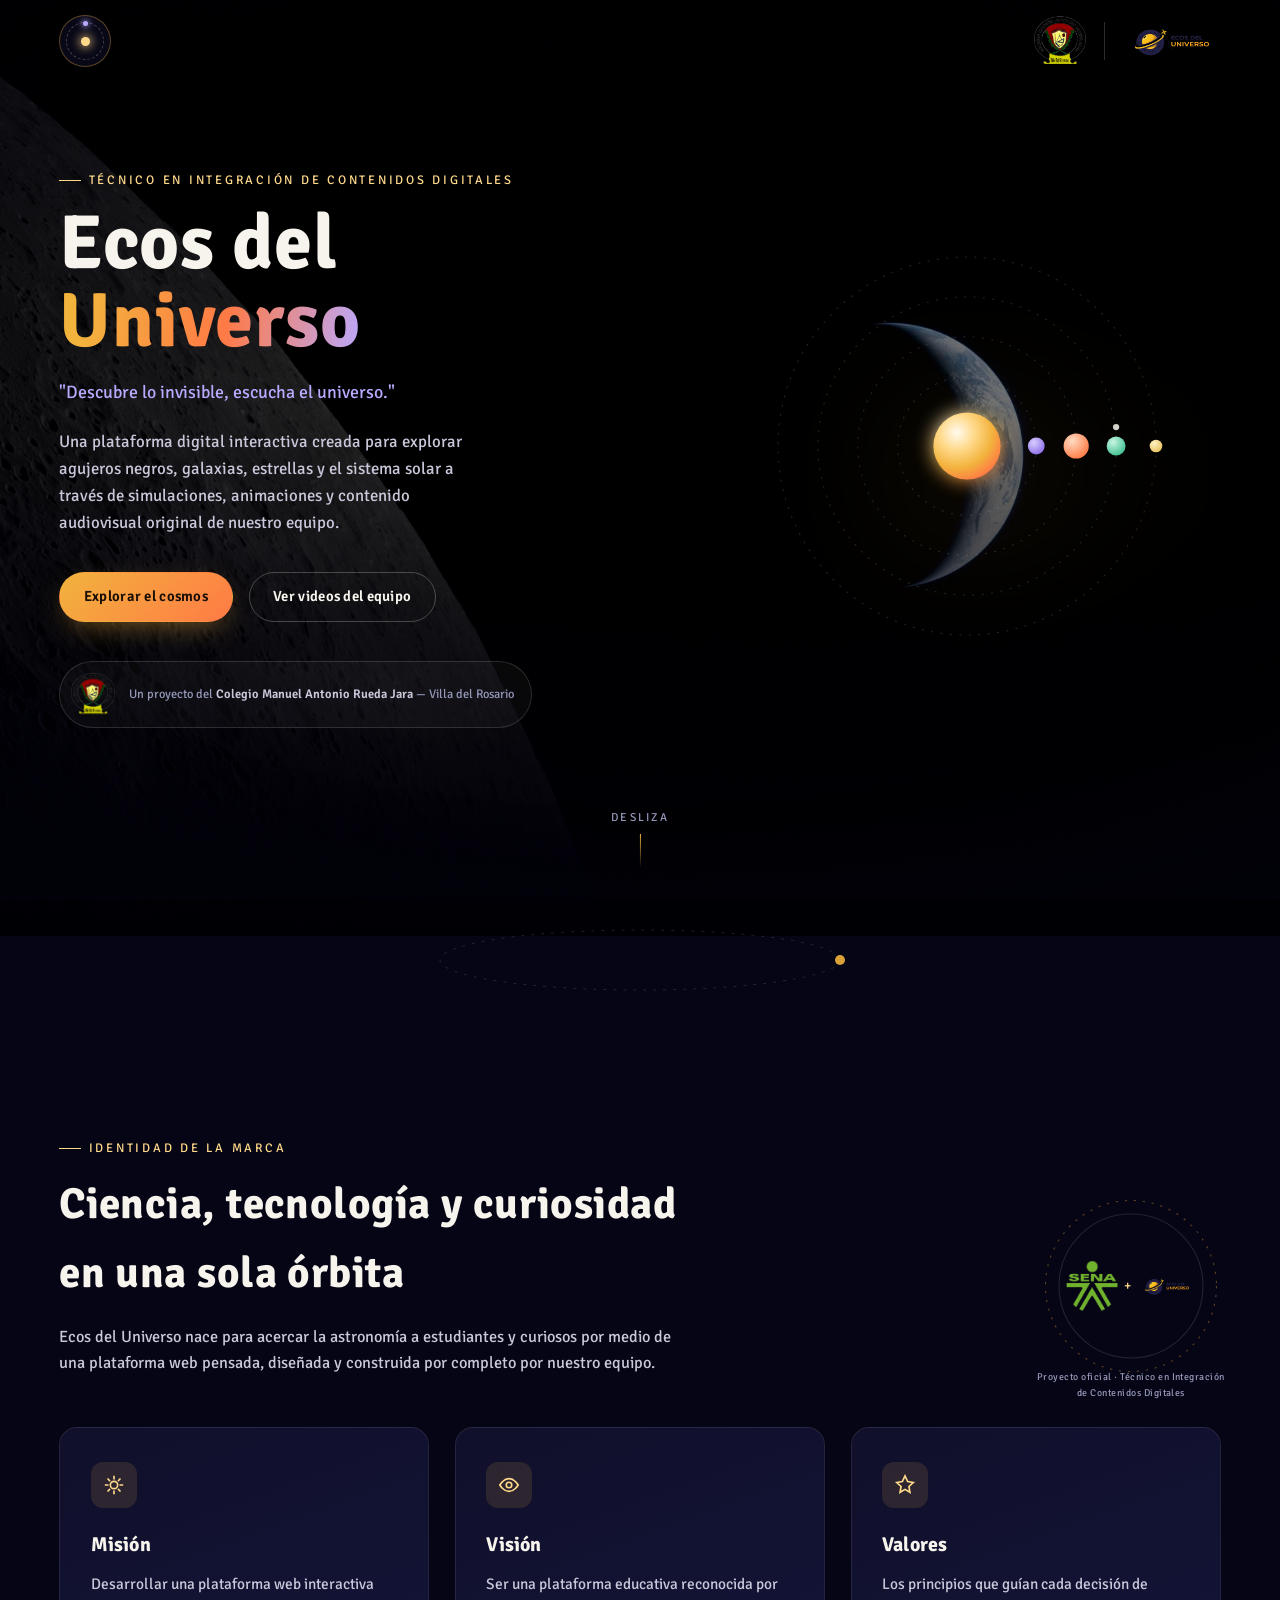
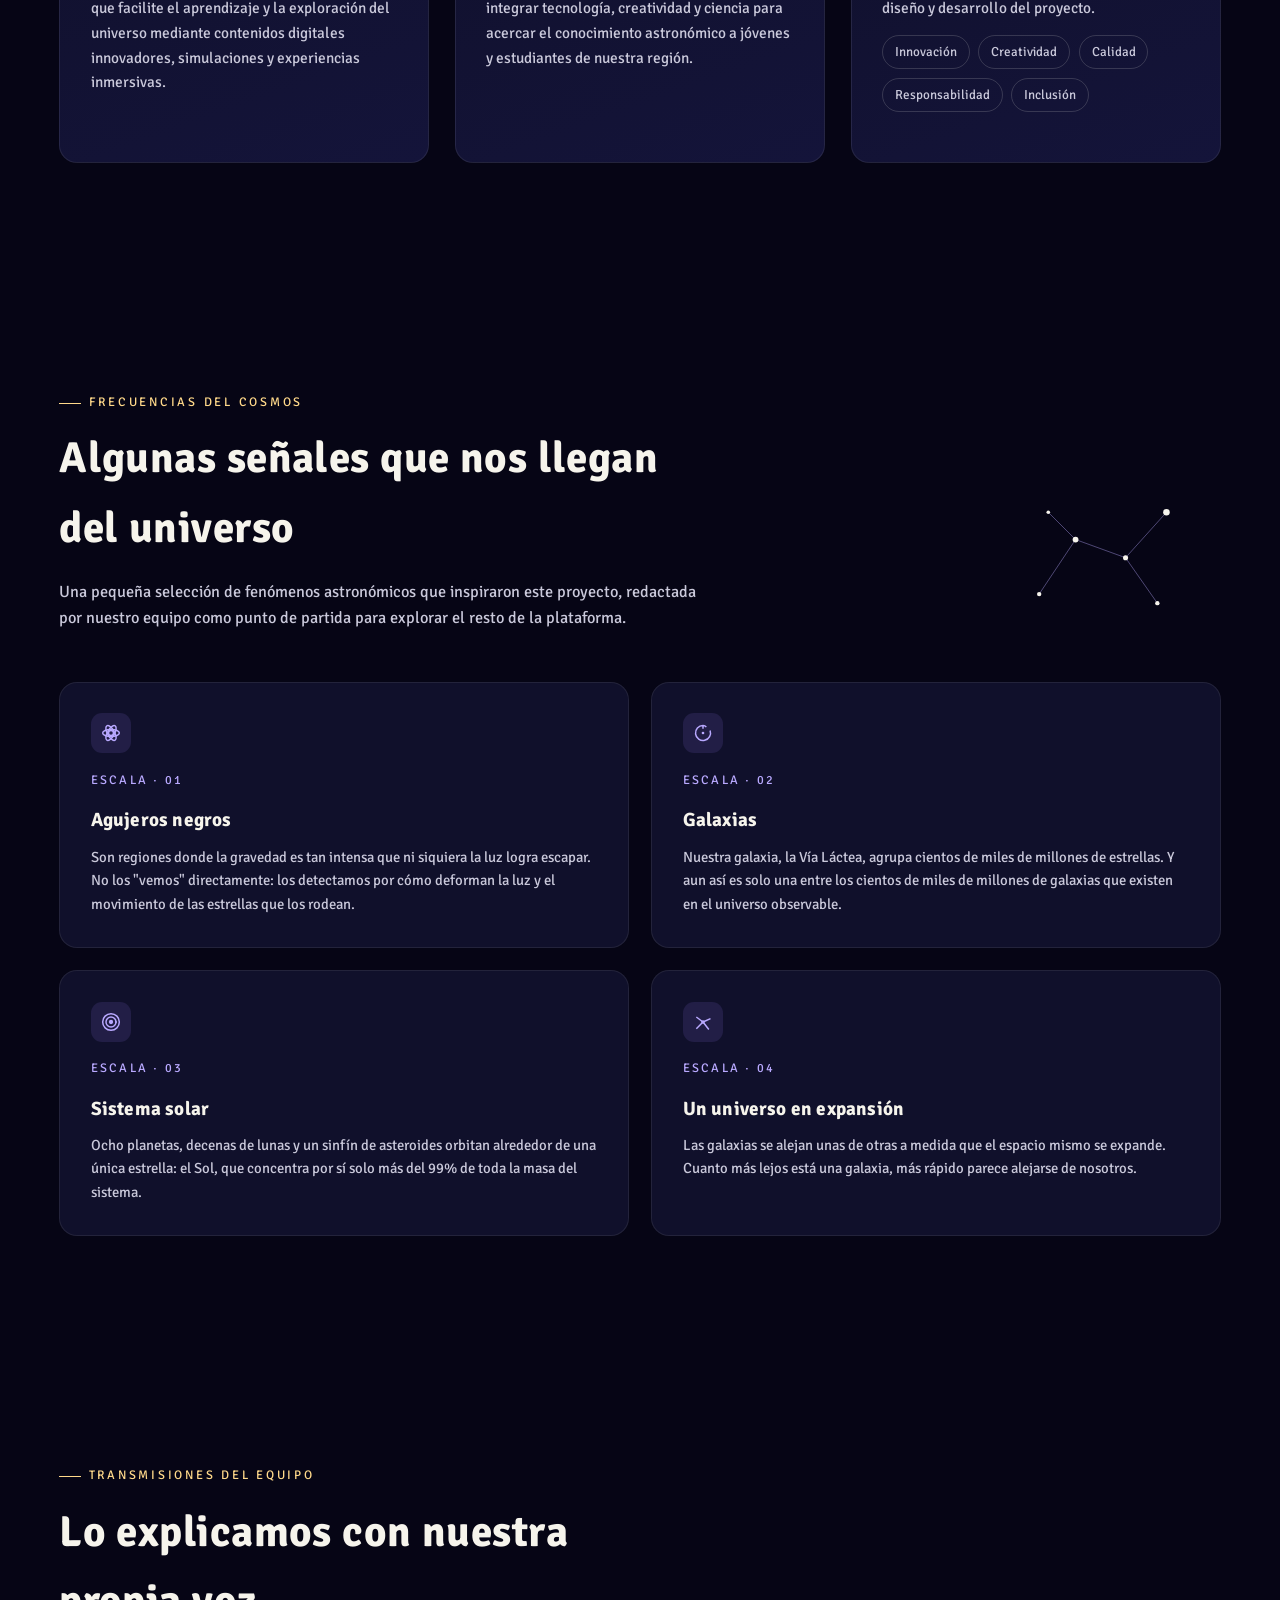
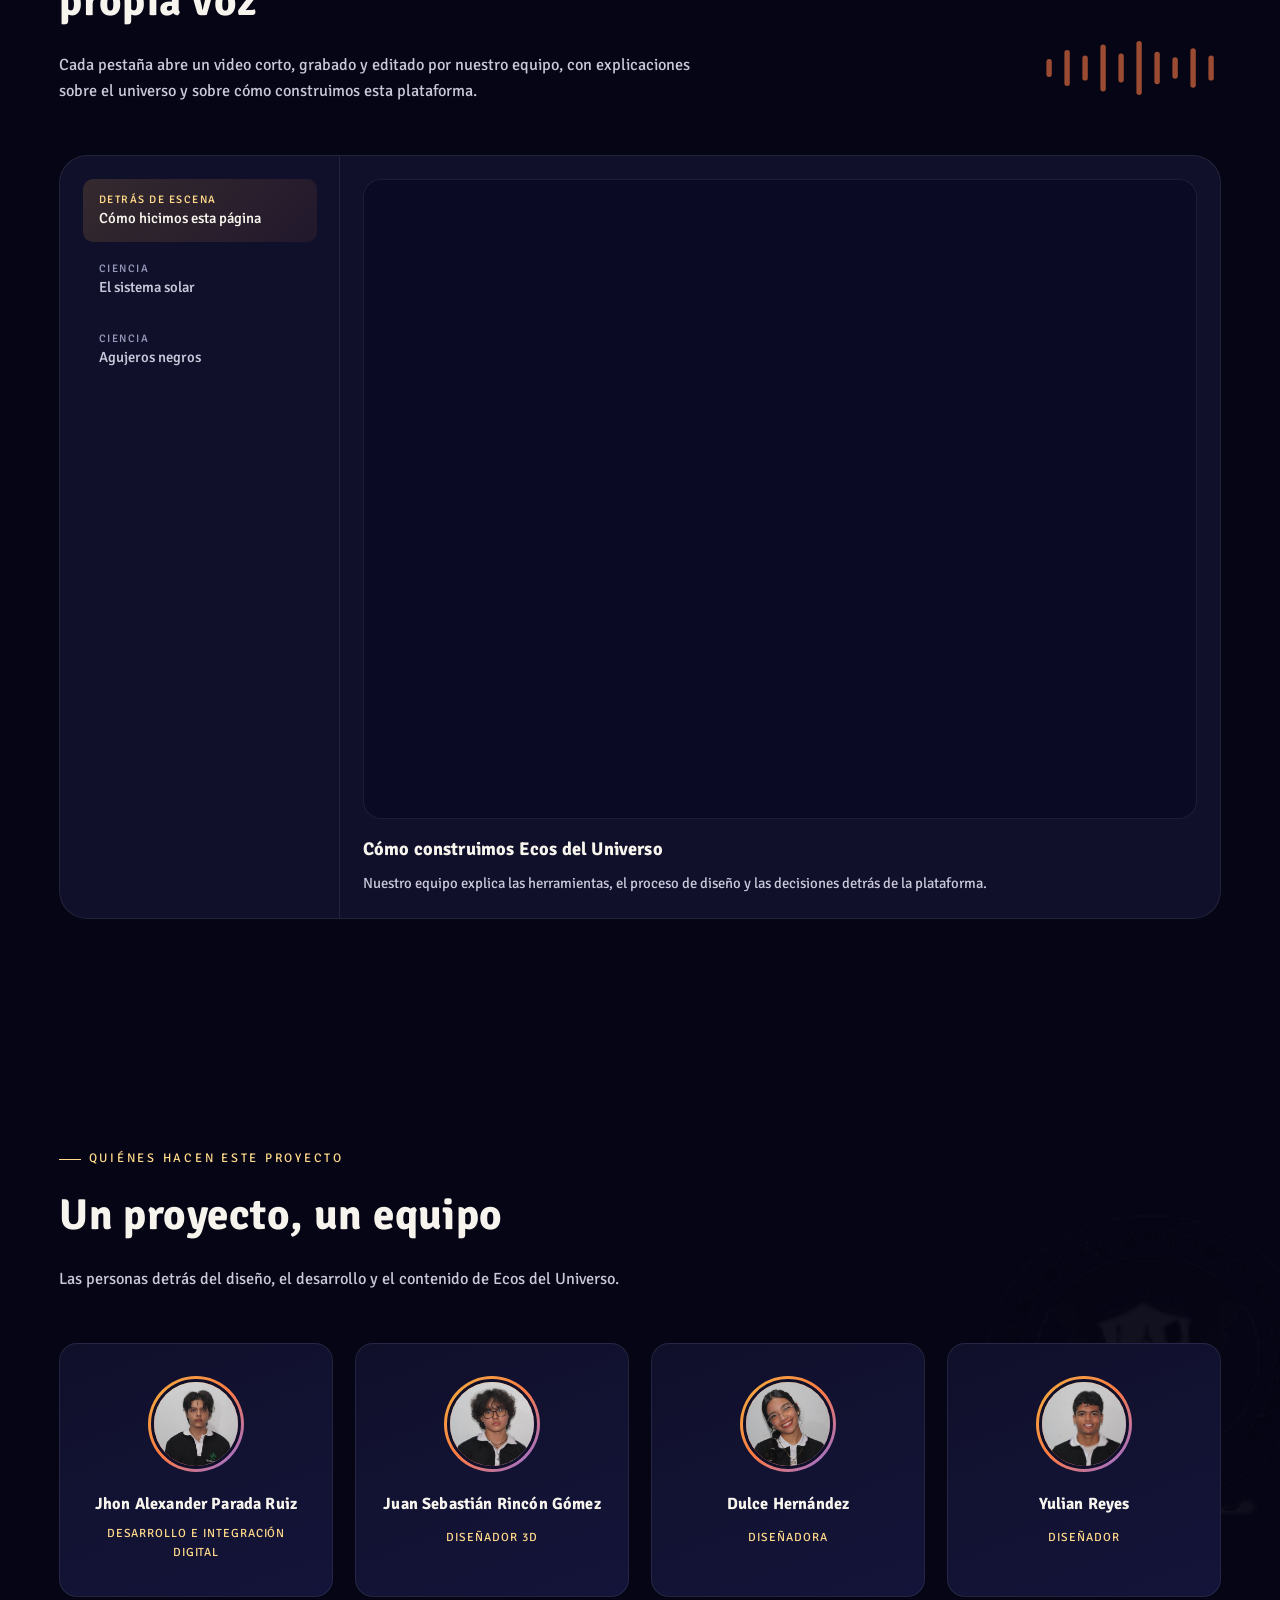
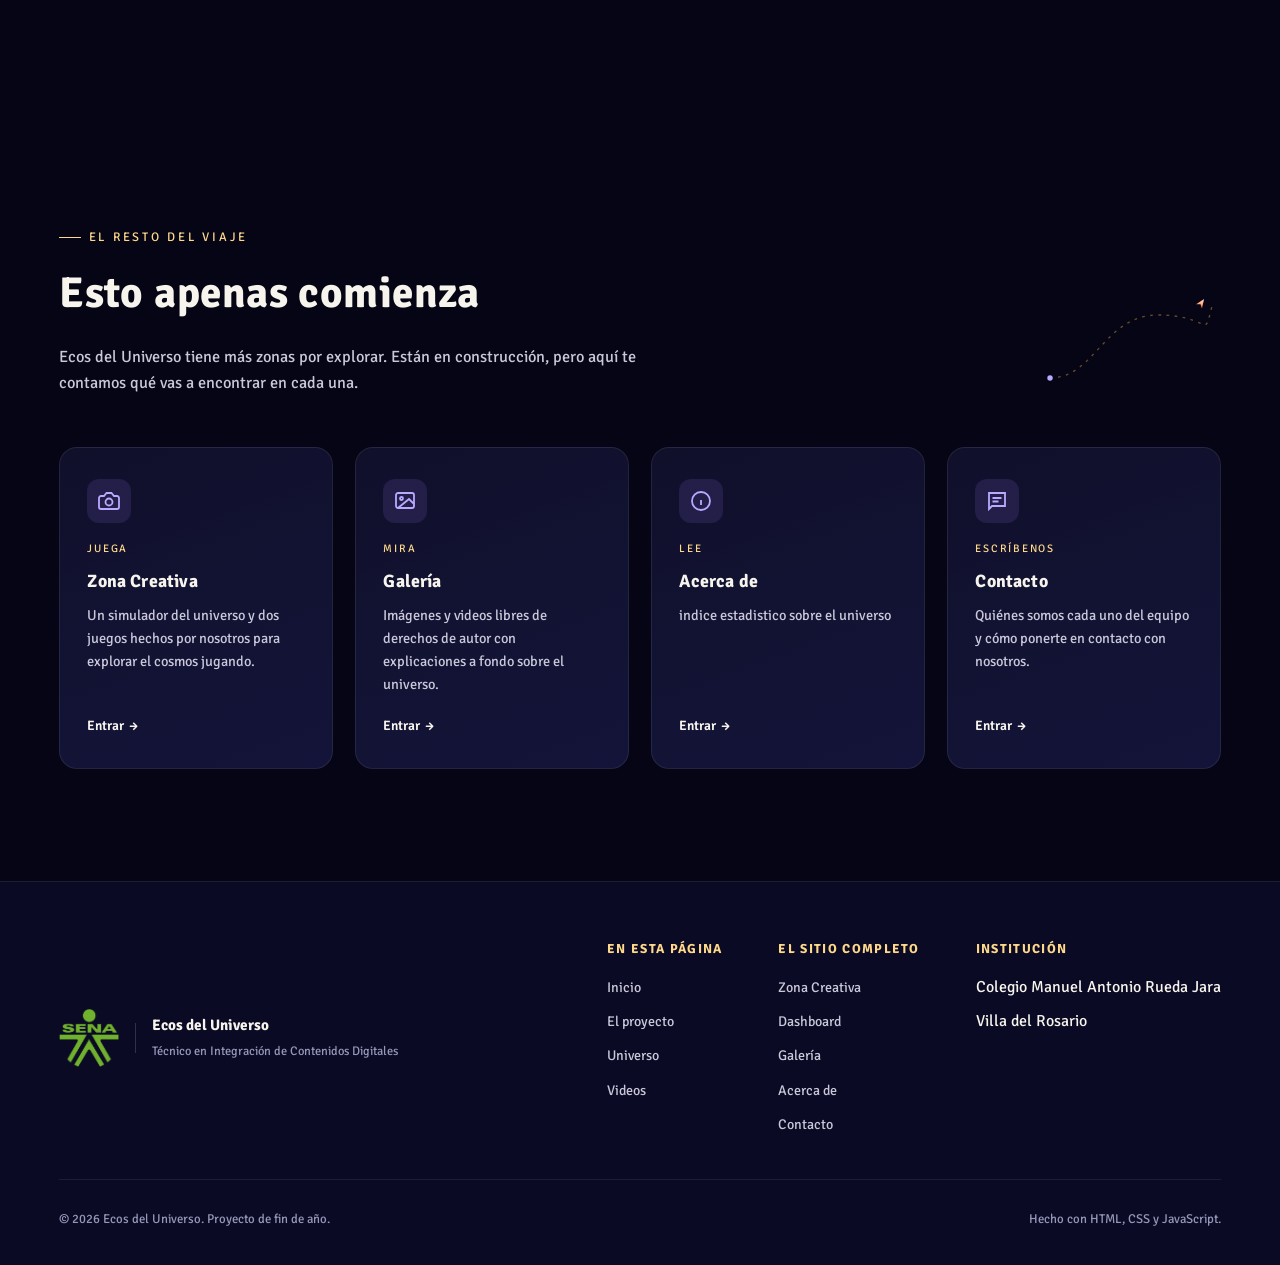
==== commit 23f29e90: "Update index.html" ====
--- a/index.html
+++ b/index.html
@@ -35,7 +35,7 @@
           <svg viewBox="0 0 24 24" fill="none" stroke="currentColor" stroke-width="1.8" stroke-linecap="round" stroke-linejoin="round"><path d="M3 11.5 12 4l9 7.5"/><path d="M5 10v9h14v-9"/><path d="M9.5 19v-5.5h5V19"/></svg>
           <span>Inicio</span>
         </a>
-        <a href="Zona_Creativa.html" class="nav__radial-item" style="--i:1">
+        <a href="Zona Creativa.html" class="nav__radial-item" style="--i:1">
           <svg viewBox="0 0 24 24" fill="none" stroke="currentColor" stroke-width="1.8" stroke-linecap="round" stroke-linejoin="round"><path d="M12 3a9 9 0 1 0 9 9c0-1-.8-1.6-1.8-1.6h-2.1A2.1 2.1 0 0 1 15 8.3V7c0-1.5-1.3-2.6-3-4Z"/><circle cx="8.2" cy="11" r="1"/><circle cx="12" cy="7.8" r="1"/><circle cx="15.5" cy="12" r="1"/><circle cx="9.3" cy="15" r="1"/></svg>
           <span>Zona Creativa</span>
         </a>
--- a/index.css
+++ b/index.css
@@ -37,7 +37,7 @@
   --radius-lg:      28px;
   --edge:           1px solid rgba(246,244,236,0.08);
 
-  --maxw:           1400px;
+  --maxw:           min(1900px, 97vw);
 }
 
 *, *::before, *::after{ box-sizing: border-box; }
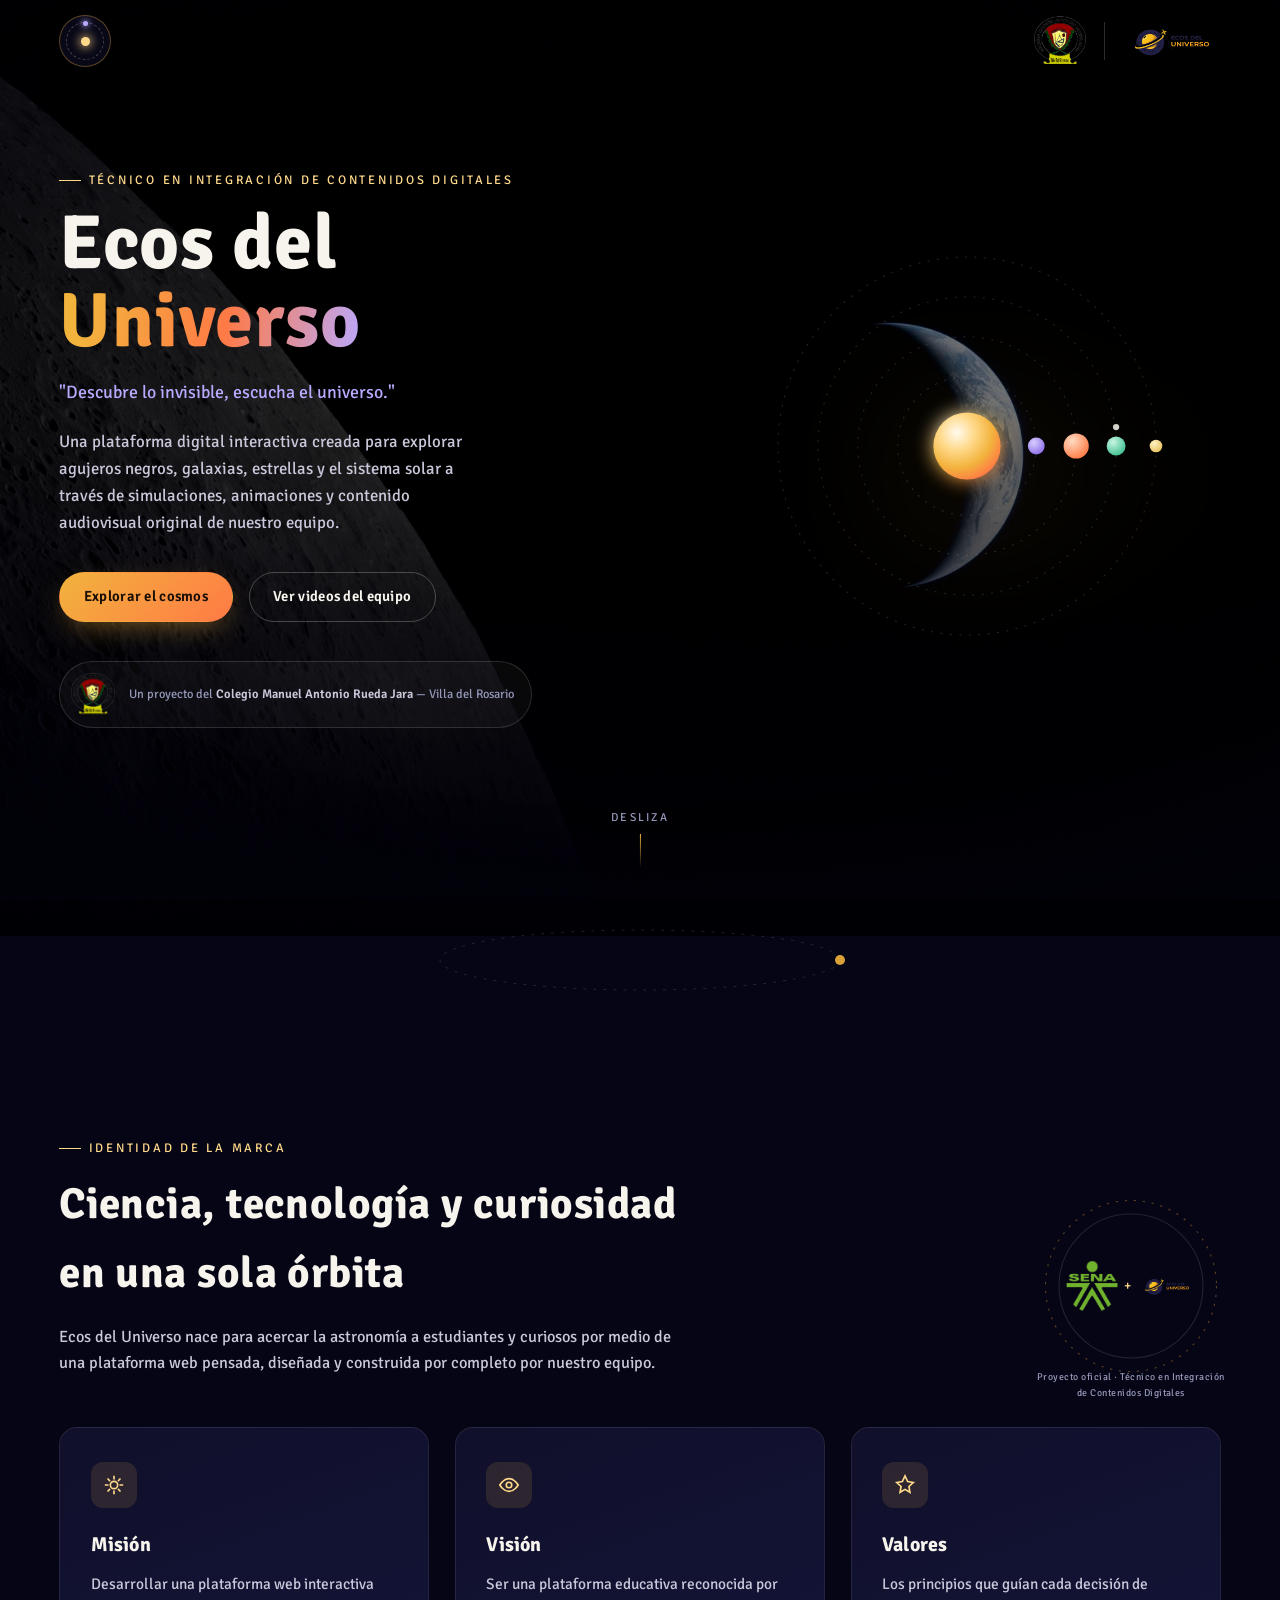
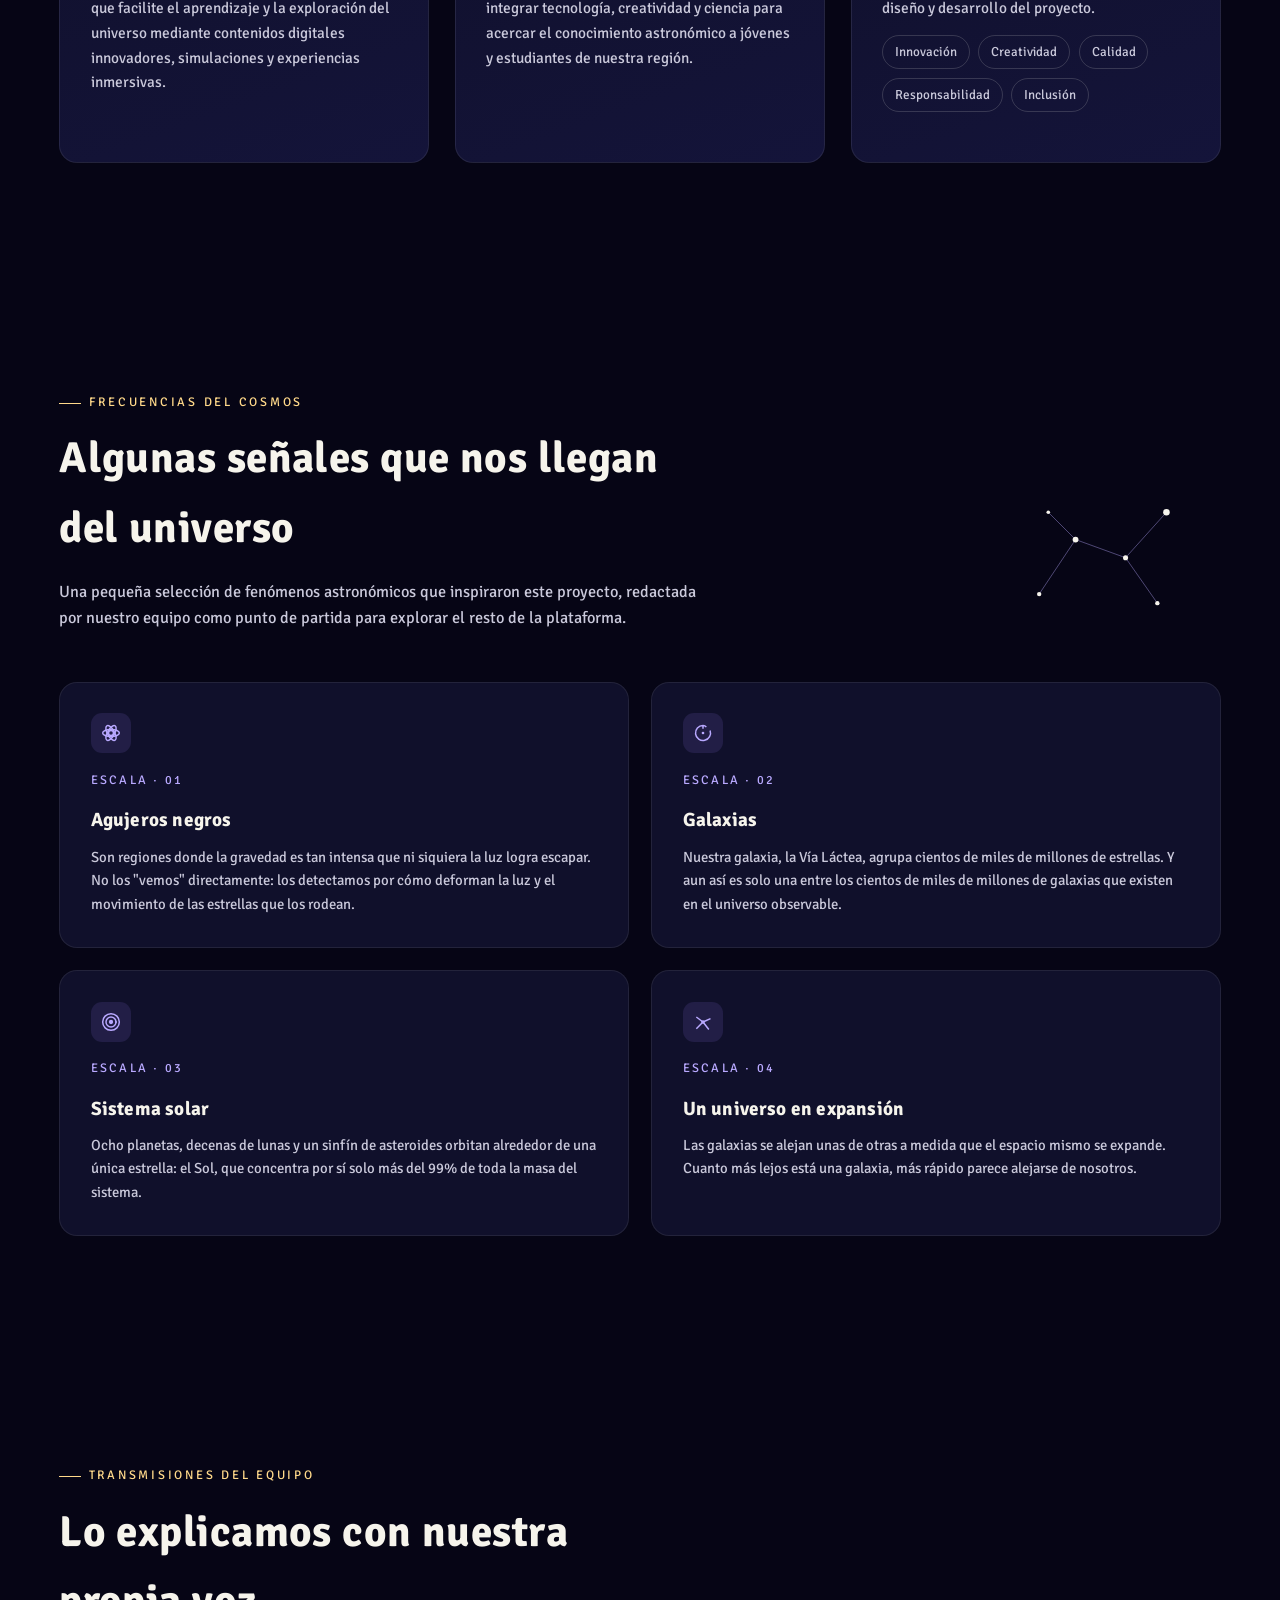
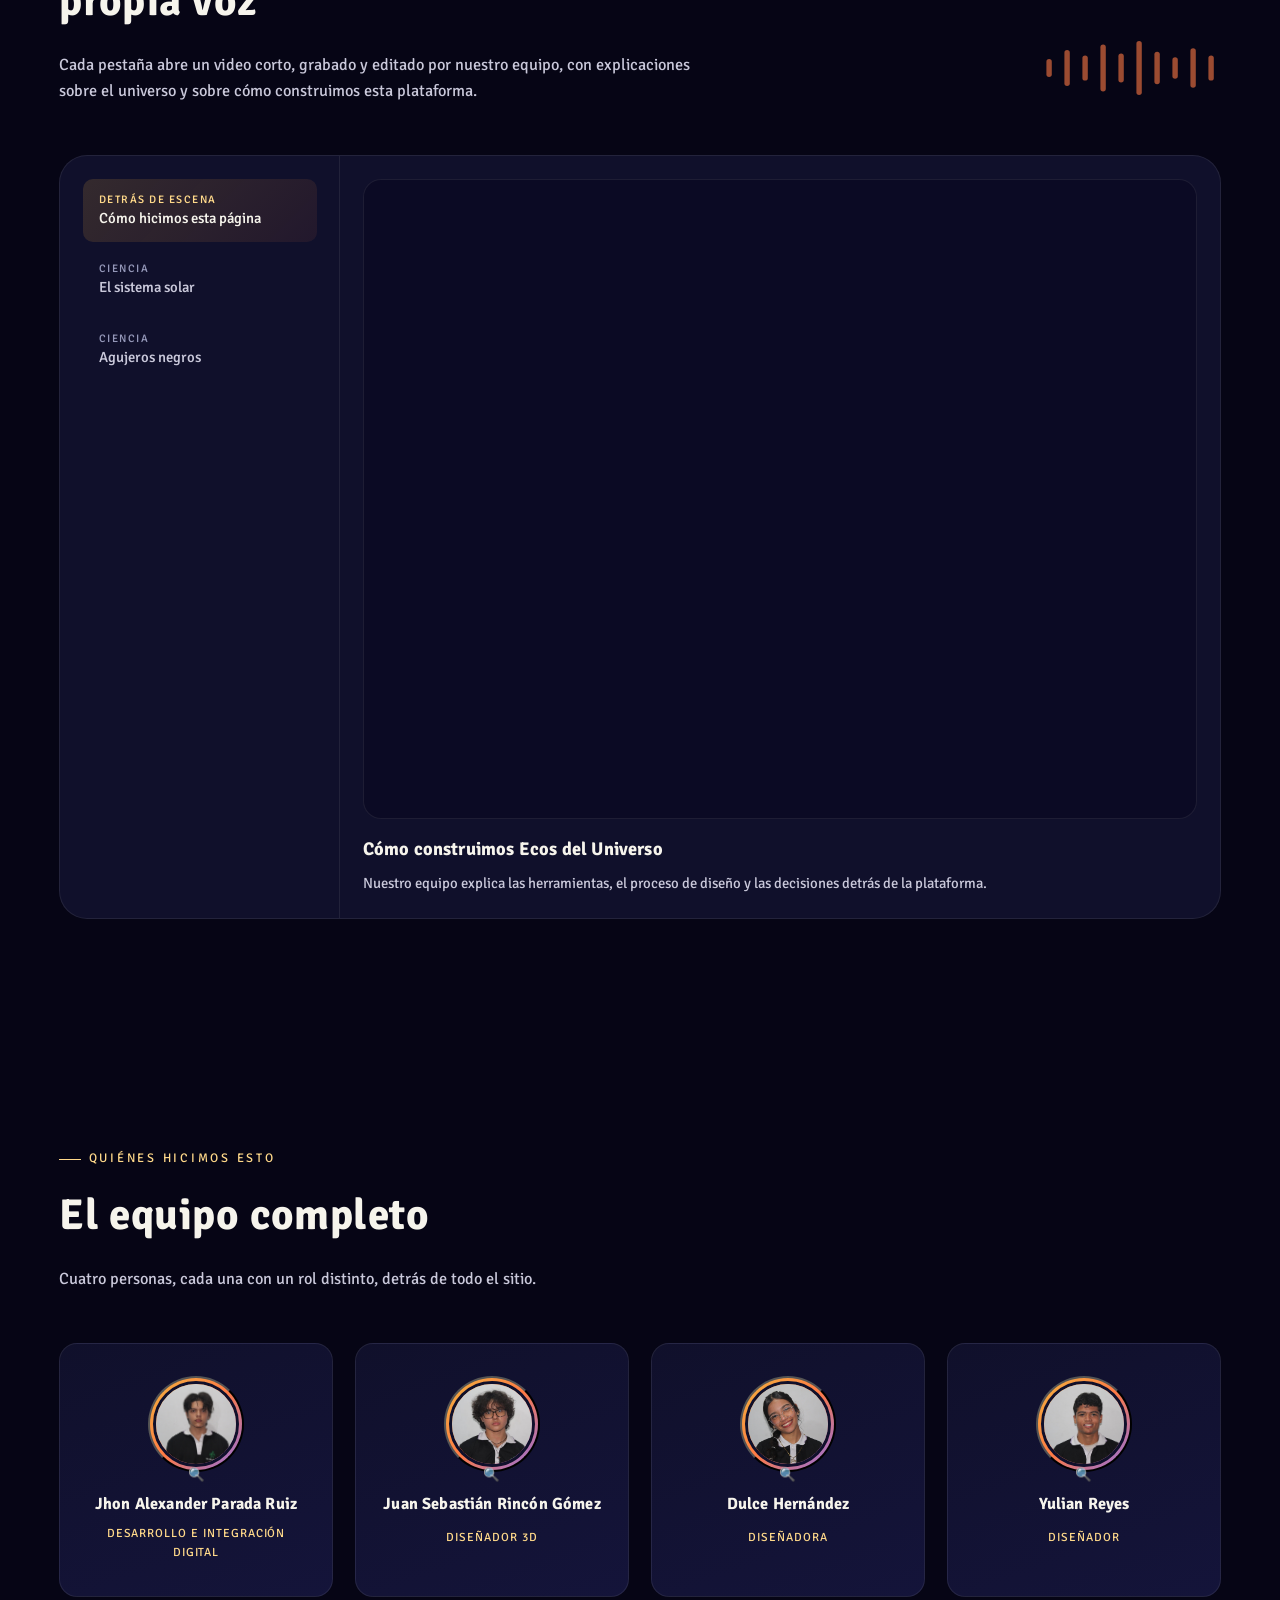
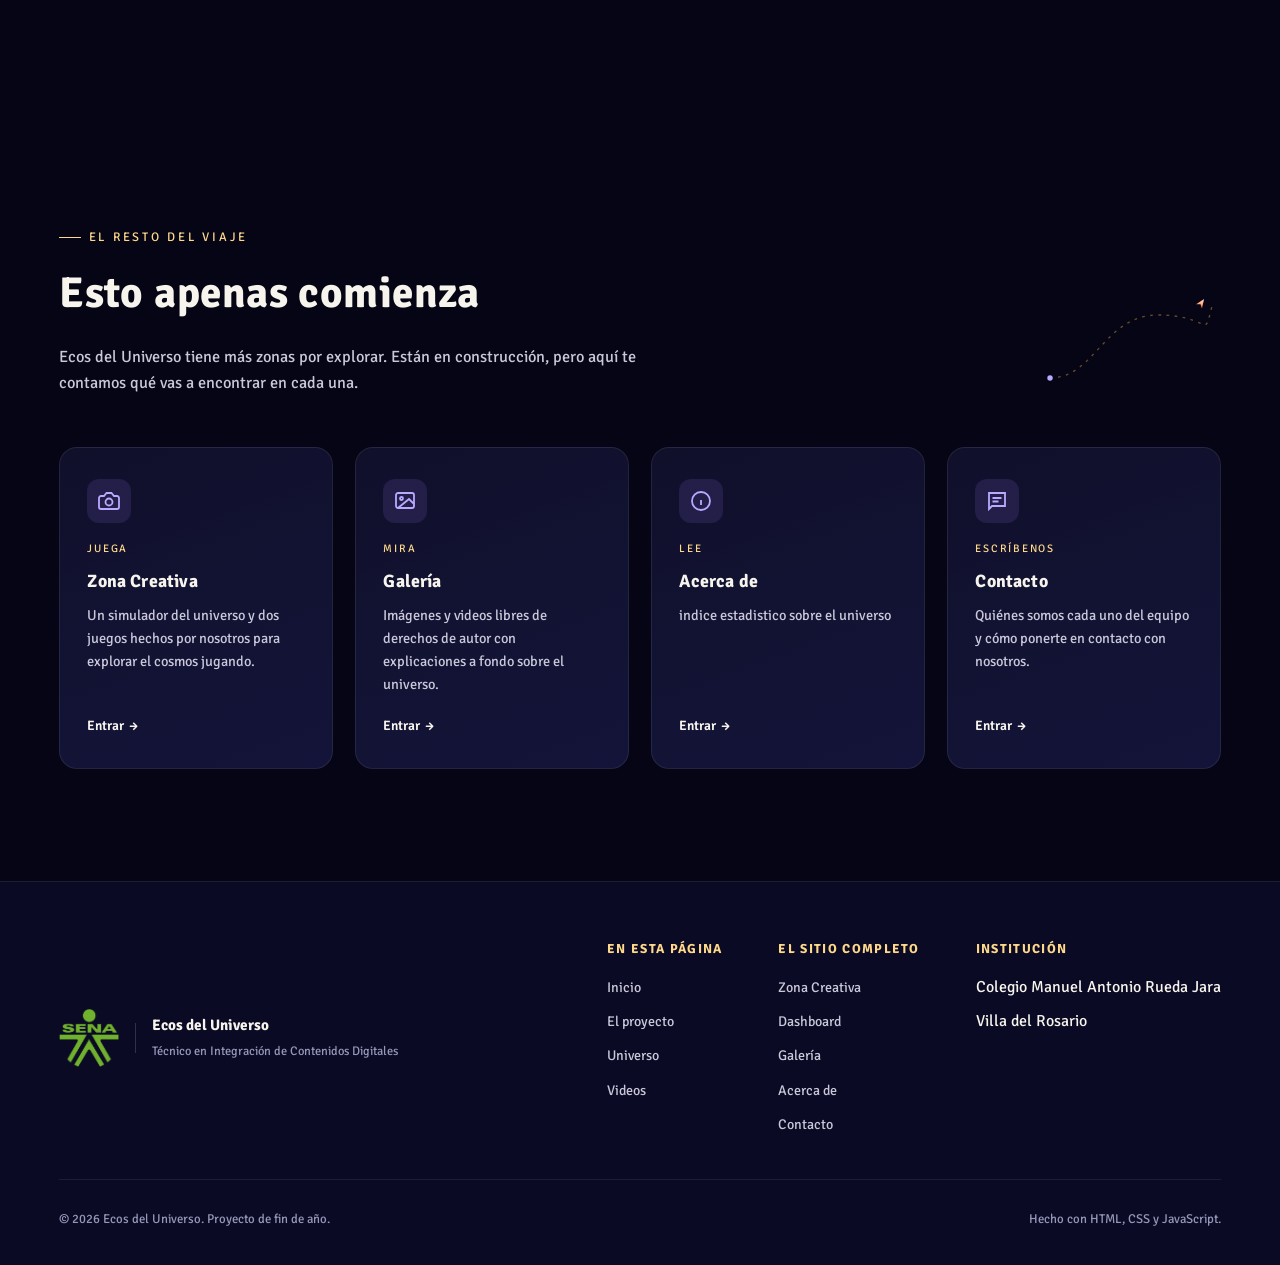
==== commit 0c27cd0d: "Update index.html" ====
--- a/index.html
+++ b/index.html
@@ -394,47 +394,54 @@
   </div>
 </section>
 
-  <!-- ============ EQUIPO ============ -->
-  <section id="equipo">
+    <!-- ============ EQUIPO COMPLETO ============ -->
+  <section id="equipo-completo">
     <div class="wrap">
-      <img class="equipo__marca-agua" src="Imagenes/logo_colegio-removebg-preview.png" alt="" aria-hidden="true">
       <div class="section__head reveal">
-        <span class="eyebrow">Quiénes hacen este proyecto</span>
-        <h2>Un proyecto, un equipo</h2>
-        <p>Las personas detrás del diseño, el desarrollo y el contenido de Ecos del Universo.</p>
+        <span class="eyebrow">Quiénes hicimos esto</span>
+        <h2>El equipo completo</h2>
+        <p>Cuatro personas, cada una con un rol distinto, detrás de todo el sitio.</p>
       </div>
 
       <div class="equipo-grid">
         <article class="equipo-card reveal">
-          <div class="equipo-card__foto">
+          <button class="equipo-card__foto equipo-card__foto--clicable" type="button" data-equipo="alexander" aria-label="Ampliar foto e información de Jhon Alexander Parada Ruiz">
             <img src="Imagenes/Alexander.jpeg" onerror="this.src='Imagenes/logo_colegio-removebg-preview.png'" alt="Foto de Jhon Alexander Parada Ruiz">
-          </div>
+            <span class="equipo-card__lupa" aria-hidden="true">🔍</span>
+          </button>
           <h3>Jhon Alexander Parada Ruiz</h3>
           <span class="equipo-card__rol">Desarrollo e integración digital</span>
+          <p class="equipo-card__bio" hidden>Encargado de programar la lógica del sitio: la navegación, los juegos interactivos y las animaciones que conectan cada sección.</p>
         </article>
 
         <article class="equipo-card reveal">
-          <div class="equipo-card__foto">
+          <button class="equipo-card__foto equipo-card__foto--clicable" type="button" data-equipo="sebastian" aria-label="Ampliar foto e información de Juan Sebastián Rincón Gómez">
             <img src="Imagenes/sebas.jpeg" onerror="this.src='Imagenes/logo_colegio-removebg-preview.png'" alt="Foto de Juan Sebastián Rincón Gómez">
-          </div>
+            <span class="equipo-card__lupa" aria-hidden="true">🔍</span>
+          </button>
           <h3>Juan Sebastián Rincón Gómez</h3>
           <span class="equipo-card__rol">Diseñador 3D</span>
+          <p class="equipo-card__bio" hidden>Creó el sistema solar interactivo en 3D del planetario, modelando cada planeta y sus movimientos orbitales.</p>
         </article>
 
         <article class="equipo-card reveal">
-          <div class="equipo-card__foto">
+          <button class="equipo-card__foto equipo-card__foto--clicable" type="button" data-equipo="dulce" aria-label="Ampliar foto e información de Dulce Hernández">
             <img src="Imagenes/Dulce.jpeg" onerror="this.src='Imagenes/logo_colegio-removebg-preview.png'" alt="Foto de Dulce Hernández">
-          </div>
+            <span class="equipo-card__lupa" aria-hidden="true">🔍</span>
+          </button>
           <h3>Dulce Hernández</h3>
           <span class="equipo-card__rol">Diseñadora</span>
+          <p class="equipo-card__bio" hidden>Responsable de la identidad visual del sitio: paletas de color, tipografía y la estética general del proyecto.</p>
         </article>
 
         <article class="equipo-card reveal">
-          <div class="equipo-card__foto">
+          <button class="equipo-card__foto equipo-card__foto--clicable" type="button" data-equipo="yulian" aria-label="Ampliar foto e información de Yulian Reyes">
             <img src="Imagenes/Jugador.jpeg" onerror="this.src='Imagenes/logo_colegio-removebg-preview.png'" alt="Foto de Yulian Reyes">
-          </div>
+            <span class="equipo-card__lupa" aria-hidden="true">🔍</span>
+          </button>
           <h3>Yulian Reyes</h3>
           <span class="equipo-card__rol">Diseñador</span>
+          <p class="equipo-card__bio" hidden>Trabajó en el diseño de las interfaces y la experiencia visual de las distintas secciones del sitio.</p>
         </article>
       </div>
     </div>
@@ -460,7 +467,7 @@
       </div>
 
       <div class="grid-explora">
-        <a href="Zona_Creativa.html" class="explora-card reveal">
+        <a href="Zona Creativa.html" class="explora-card reveal">
           <div class="explora-card__icono">
             <svg width="24" height="24" viewBox="0 0 24 24" fill="none" stroke="currentColor" stroke-width="1.8"><path d="M14.5 4h-5L7 7H4a2 2 0 0 0-2 2v9a2 2 0 0 0 2 2h16a2 2 0 0 0 2-2V9a2 2 0 0 0-2-2h-3l-2.5-3Z"/><circle cx="12" cy="13" r="3.5"/></svg>
           </div>
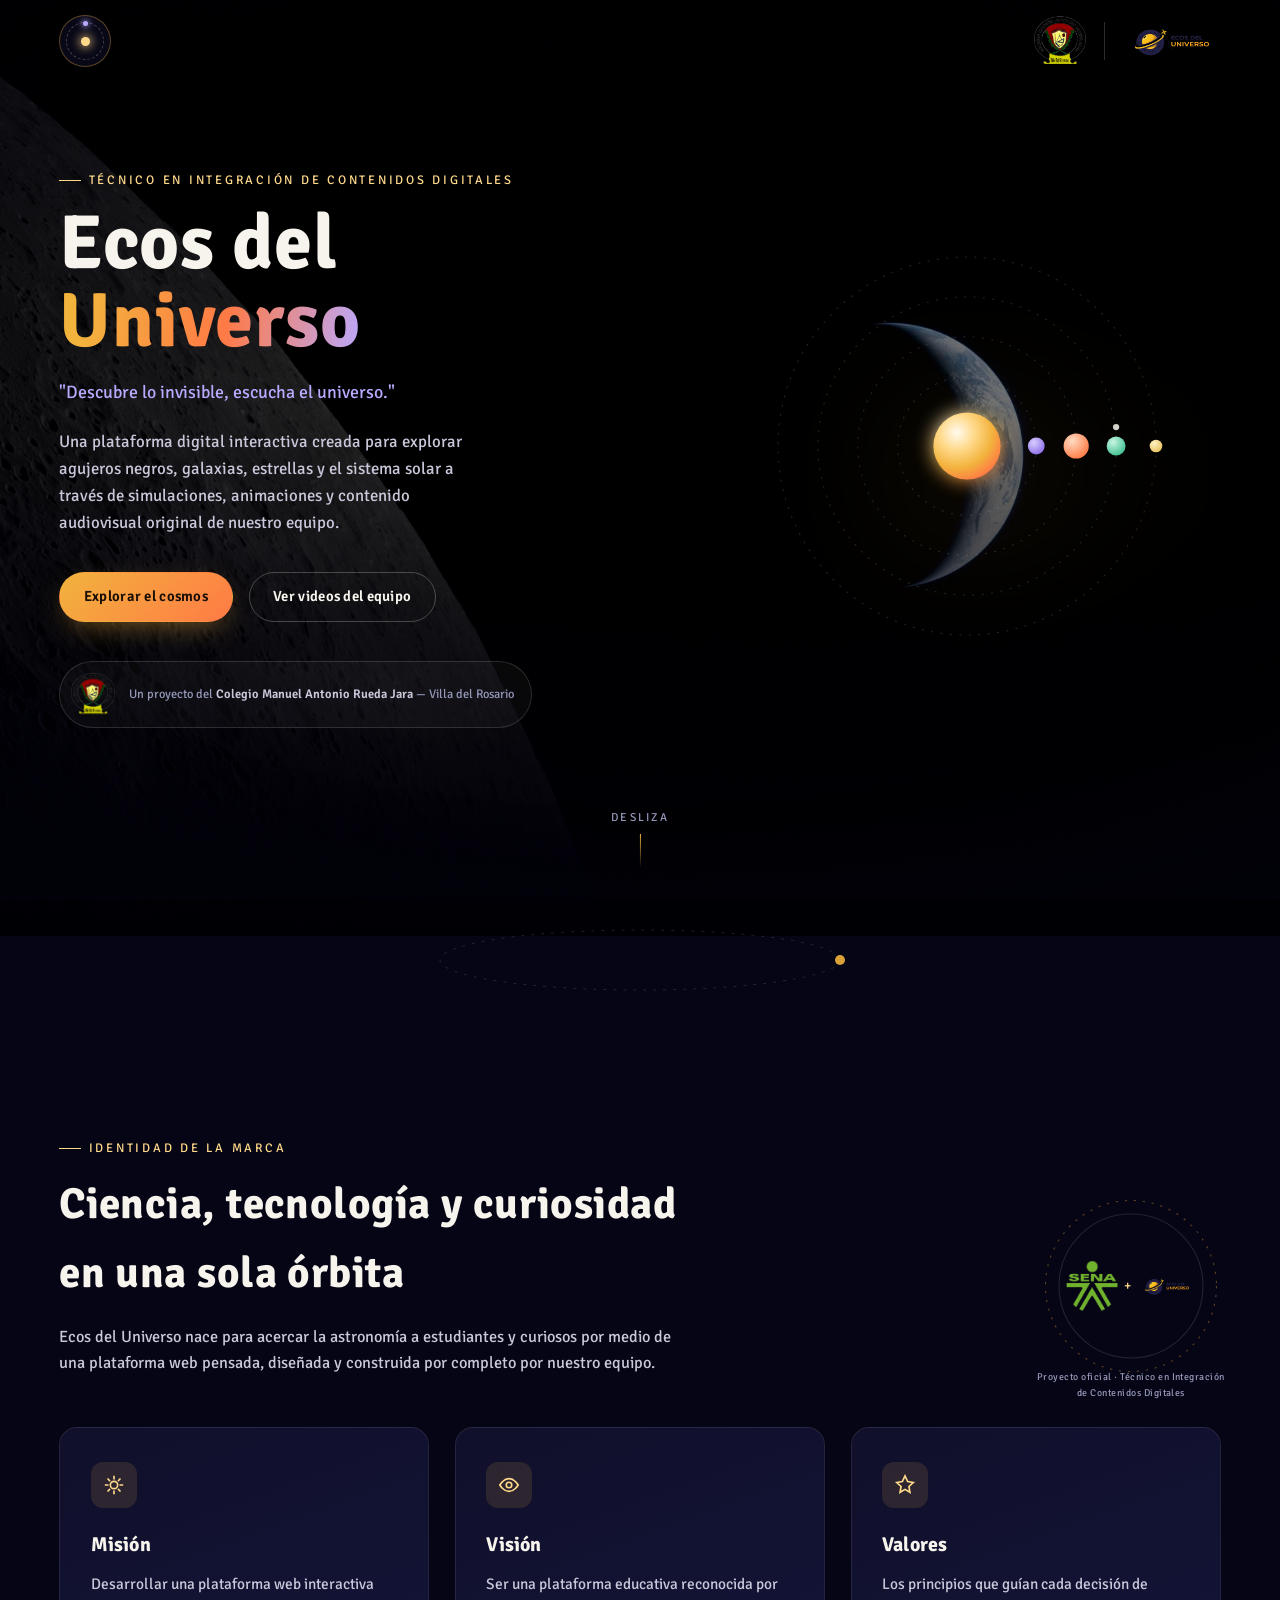
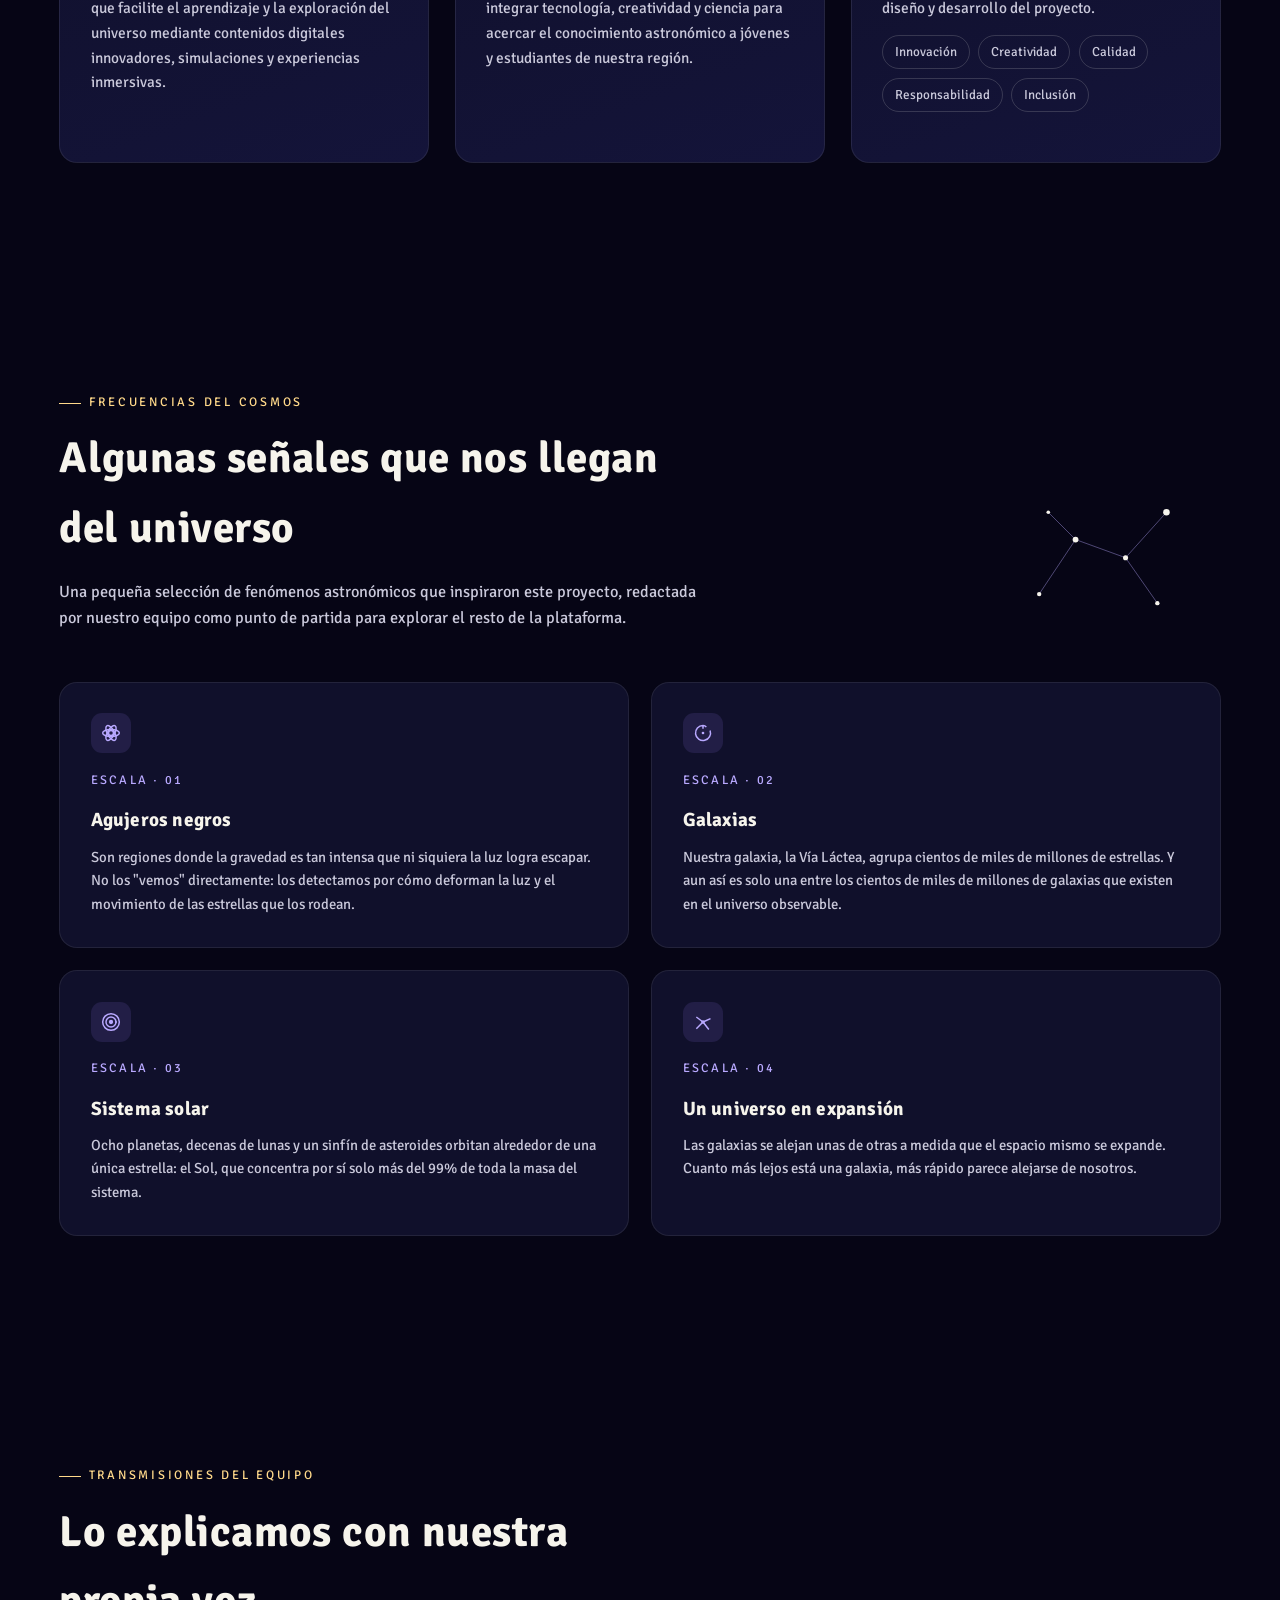
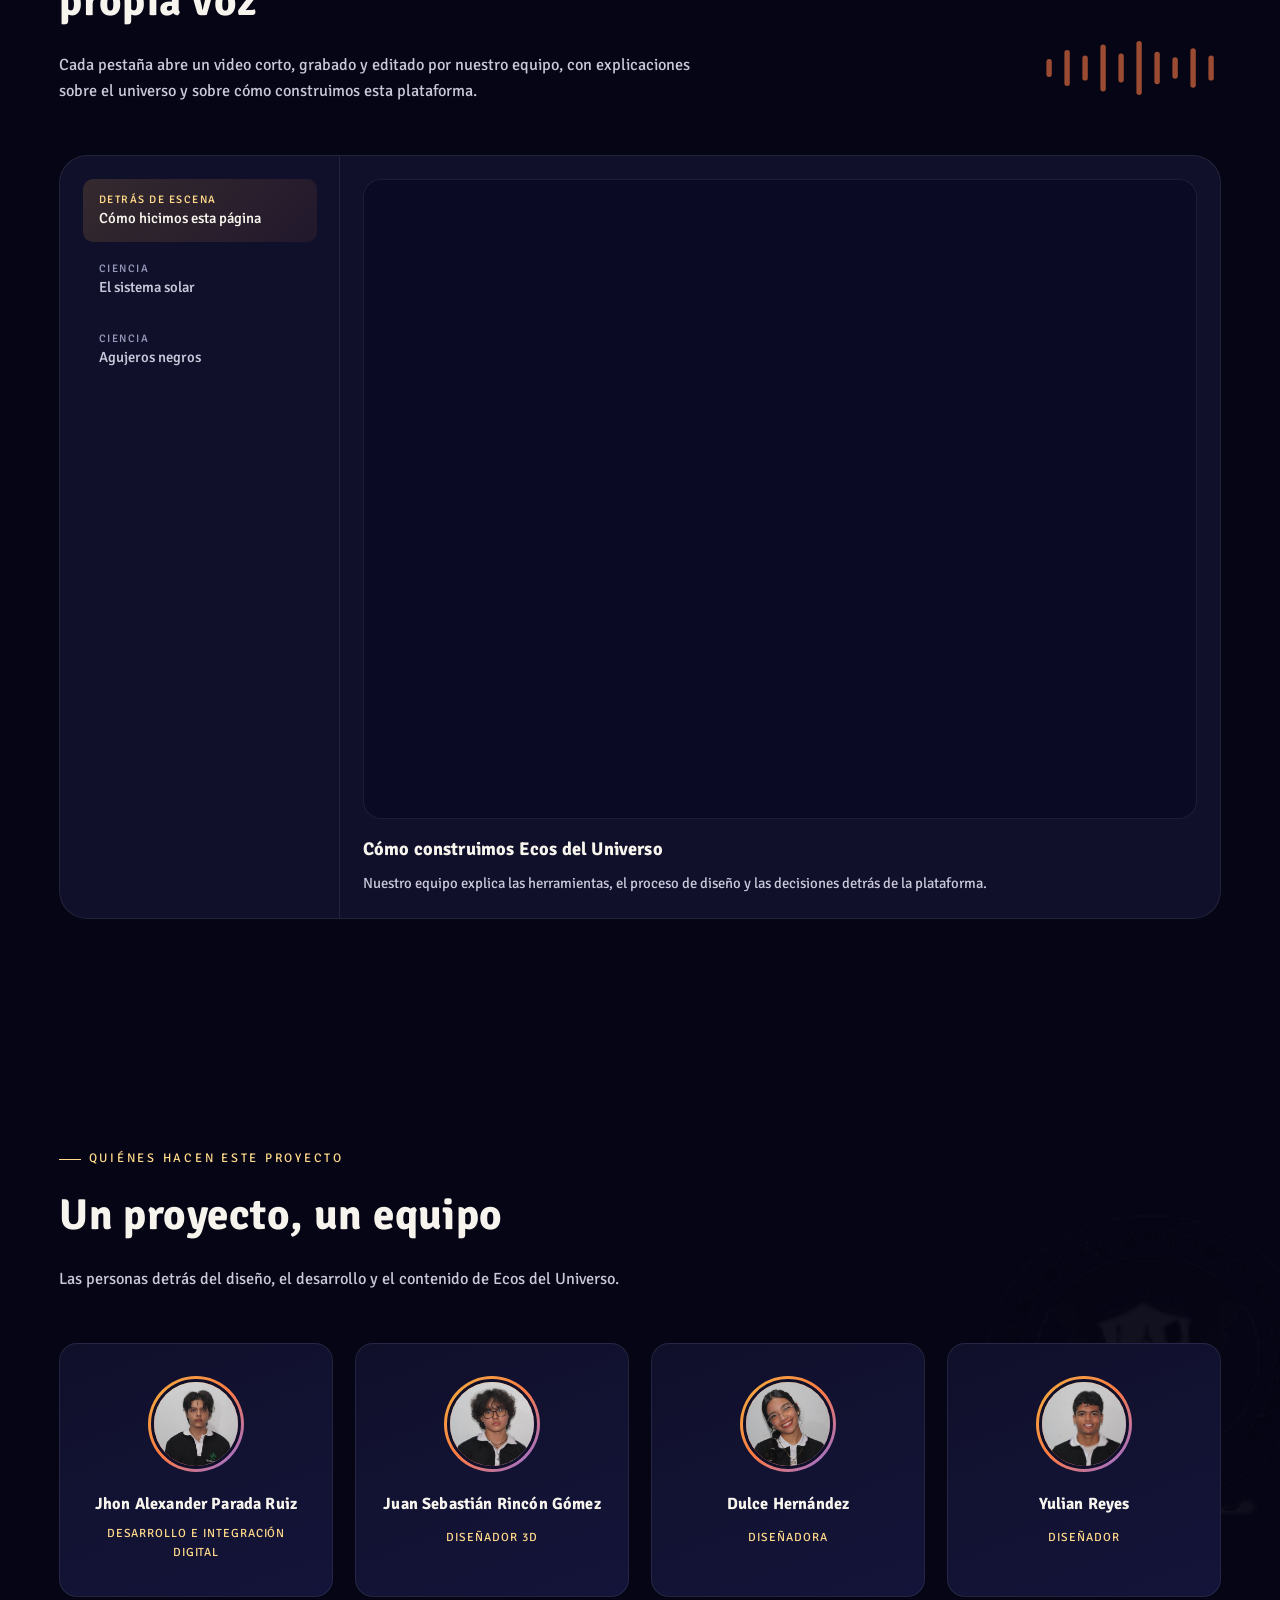
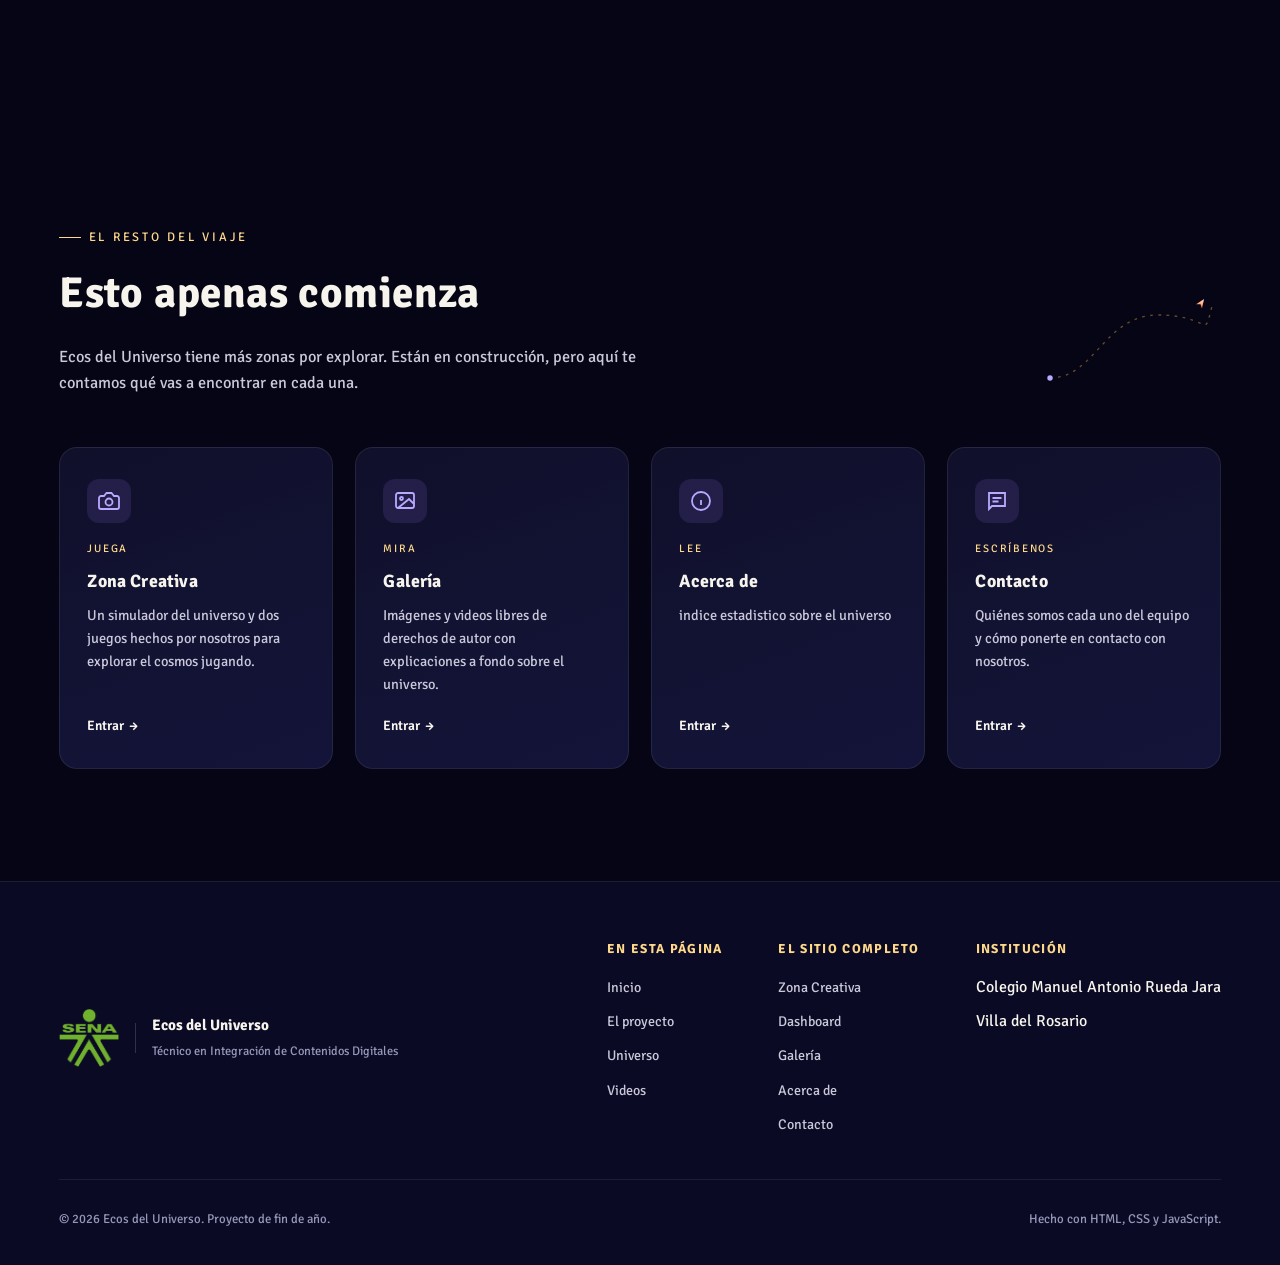
==== commit 0f2e77e4: "Update index.html" ====
--- a/index.html
+++ b/index.html
@@ -35,7 +35,7 @@
           <svg viewBox="0 0 24 24" fill="none" stroke="currentColor" stroke-width="1.8" stroke-linecap="round" stroke-linejoin="round"><path d="M3 11.5 12 4l9 7.5"/><path d="M5 10v9h14v-9"/><path d="M9.5 19v-5.5h5V19"/></svg>
           <span>Inicio</span>
         </a>
-        <a href="Zona Creativa.html" class="nav__radial-item" style="--i:1">
+        <a href="Zona_Creativa.html" class="nav__radial-item" style="--i:1">
           <svg viewBox="0 0 24 24" fill="none" stroke="currentColor" stroke-width="1.8" stroke-linecap="round" stroke-linejoin="round"><path d="M12 3a9 9 0 1 0 9 9c0-1-.8-1.6-1.8-1.6h-2.1A2.1 2.1 0 0 1 15 8.3V7c0-1.5-1.3-2.6-3-4Z"/><circle cx="8.2" cy="11" r="1"/><circle cx="12" cy="7.8" r="1"/><circle cx="15.5" cy="12" r="1"/><circle cx="9.3" cy="15" r="1"/></svg>
           <span>Zona Creativa</span>
         </a>
@@ -394,54 +394,47 @@
   </div>
 </section>
 
-    <!-- ============ EQUIPO COMPLETO ============ -->
-  <section id="equipo-completo">
+  <!-- ============ EQUIPO ============ -->
+  <section id="equipo">
     <div class="wrap">
+      <img class="equipo__marca-agua" src="Imagenes/logo_colegio-removebg-preview.png" alt="" aria-hidden="true">
       <div class="section__head reveal">
-        <span class="eyebrow">Quiénes hicimos esto</span>
-        <h2>El equipo completo</h2>
-        <p>Cuatro personas, cada una con un rol distinto, detrás de todo el sitio.</p>
+        <span class="eyebrow">Quiénes hacen este proyecto</span>
+        <h2>Un proyecto, un equipo</h2>
+        <p>Las personas detrás del diseño, el desarrollo y el contenido de Ecos del Universo.</p>
       </div>
 
       <div class="equipo-grid">
         <article class="equipo-card reveal">
-          <button class="equipo-card__foto equipo-card__foto--clicable" type="button" data-equipo="alexander" aria-label="Ampliar foto e información de Jhon Alexander Parada Ruiz">
+          <div class="equipo-card__foto">
             <img src="Imagenes/Alexander.jpeg" onerror="this.src='Imagenes/logo_colegio-removebg-preview.png'" alt="Foto de Jhon Alexander Parada Ruiz">
-            <span class="equipo-card__lupa" aria-hidden="true">🔍</span>
-          </button>
+          </div>
           <h3>Jhon Alexander Parada Ruiz</h3>
           <span class="equipo-card__rol">Desarrollo e integración digital</span>
-          <p class="equipo-card__bio" hidden>Encargado de programar la lógica del sitio: la navegación, los juegos interactivos y las animaciones que conectan cada sección.</p>
         </article>
 
         <article class="equipo-card reveal">
-          <button class="equipo-card__foto equipo-card__foto--clicable" type="button" data-equipo="sebastian" aria-label="Ampliar foto e información de Juan Sebastián Rincón Gómez">
+          <div class="equipo-card__foto">
             <img src="Imagenes/sebas.jpeg" onerror="this.src='Imagenes/logo_colegio-removebg-preview.png'" alt="Foto de Juan Sebastián Rincón Gómez">
-            <span class="equipo-card__lupa" aria-hidden="true">🔍</span>
-          </button>
+          </div>
           <h3>Juan Sebastián Rincón Gómez</h3>
           <span class="equipo-card__rol">Diseñador 3D</span>
-          <p class="equipo-card__bio" hidden>Creó el sistema solar interactivo en 3D del planetario, modelando cada planeta y sus movimientos orbitales.</p>
         </article>
 
         <article class="equipo-card reveal">
-          <button class="equipo-card__foto equipo-card__foto--clicable" type="button" data-equipo="dulce" aria-label="Ampliar foto e información de Dulce Hernández">
+          <div class="equipo-card__foto">
             <img src="Imagenes/Dulce.jpeg" onerror="this.src='Imagenes/logo_colegio-removebg-preview.png'" alt="Foto de Dulce Hernández">
-            <span class="equipo-card__lupa" aria-hidden="true">🔍</span>
-          </button>
+          </div>
           <h3>Dulce Hernández</h3>
           <span class="equipo-card__rol">Diseñadora</span>
-          <p class="equipo-card__bio" hidden>Responsable de la identidad visual del sitio: paletas de color, tipografía y la estética general del proyecto.</p>
         </article>
 
         <article class="equipo-card reveal">
-          <button class="equipo-card__foto equipo-card__foto--clicable" type="button" data-equipo="yulian" aria-label="Ampliar foto e información de Yulian Reyes">
+          <div class="equipo-card__foto">
             <img src="Imagenes/Jugador.jpeg" onerror="this.src='Imagenes/logo_colegio-removebg-preview.png'" alt="Foto de Yulian Reyes">
-            <span class="equipo-card__lupa" aria-hidden="true">🔍</span>
-          </button>
+          </div>
           <h3>Yulian Reyes</h3>
           <span class="equipo-card__rol">Diseñador</span>
-          <p class="equipo-card__bio" hidden>Trabajó en el diseño de las interfaces y la experiencia visual de las distintas secciones del sitio.</p>
         </article>
       </div>
     </div>
@@ -467,7 +460,7 @@
       </div>
 
       <div class="grid-explora">
-        <a href="Zona Creativa.html" class="explora-card reveal">
+        <a href="Zona_Creativa.html" class="explora-card reveal">
           <div class="explora-card__icono">
             <svg width="24" height="24" viewBox="0 0 24 24" fill="none" stroke="currentColor" stroke-width="1.8"><path d="M14.5 4h-5L7 7H4a2 2 0 0 0-2 2v9a2 2 0 0 0 2 2h16a2 2 0 0 0 2-2V9a2 2 0 0 0-2-2h-3l-2.5-3Z"/><circle cx="12" cy="13" r="3.5"/></svg>
           </div>
@@ -588,6 +581,13 @@
   const prefiereReducido = window.matchMedia('(prefers-reduced-motion: reduce)').matches;
 
   let ancho, alto, estrellas;
+  // Mientras el usuario hace scroll, congelamos el fondo (el parpadeo es
+  // sutil y no se nota la pausa) para dejarle todo el hilo principal al
+  // scroll y evitar que la pagina se sienta trabada en celular.
+  let desplazando = false;
+  let temporizadorScroll = null;
+  let ultimoFrame = 0;
+  const intervaloFrame = 1000 / 30; // 30fps de reposo: de sobra para un parpadeo sutil
 
   function crearEstrellas() {
     const cantidad = Math.floor((ancho * alto) / 9000);
@@ -608,6 +608,11 @@
   }
 
   function dibujar(t) {
+    requestAnimationFrame(dibujar);
+    if (desplazando) return;
+    if (t - ultimoFrame < intervaloFrame) return;
+    ultimoFrame = t;
+
     ctx.clearRect(0, 0, ancho, alto);
     for (const e of estrellas) {
       const brillo = 0.55 + Math.sin(t * e.velocidad + e.fase) * 0.45;
@@ -620,10 +625,16 @@
         if (e.y > alto) e.y = 0;
       }
     }
-    requestAnimationFrame(dibujar);
   }
 
+  function alEmpezarScroll() {
+    desplazando = true;
+    clearTimeout(temporizadorScroll);
+    temporizadorScroll = setTimeout(() => { desplazando = false; }, 200);
+  }
+
   window.addEventListener('resize', ajustarTamano);
+  window.addEventListener('scroll', alEmpezarScroll, { passive: true });
   ajustarTamano();
   requestAnimationFrame(dibujar);
 }
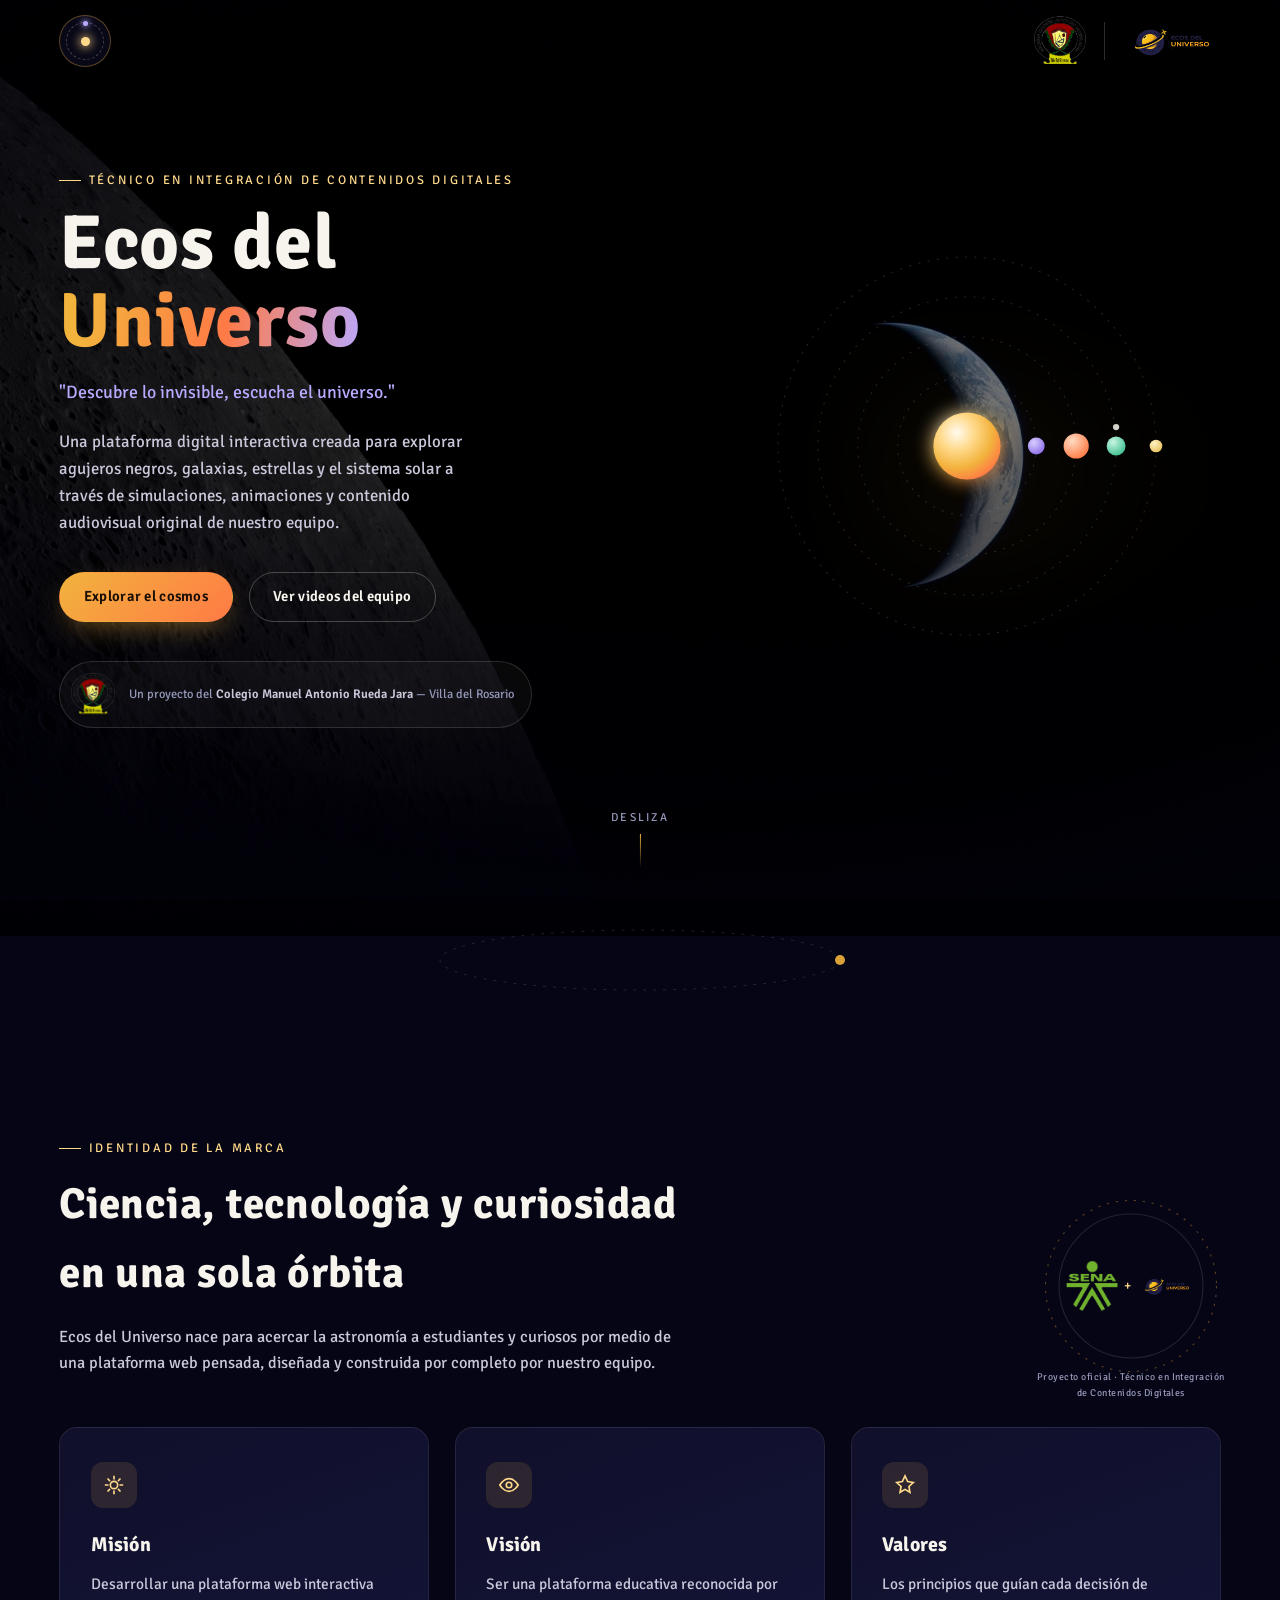
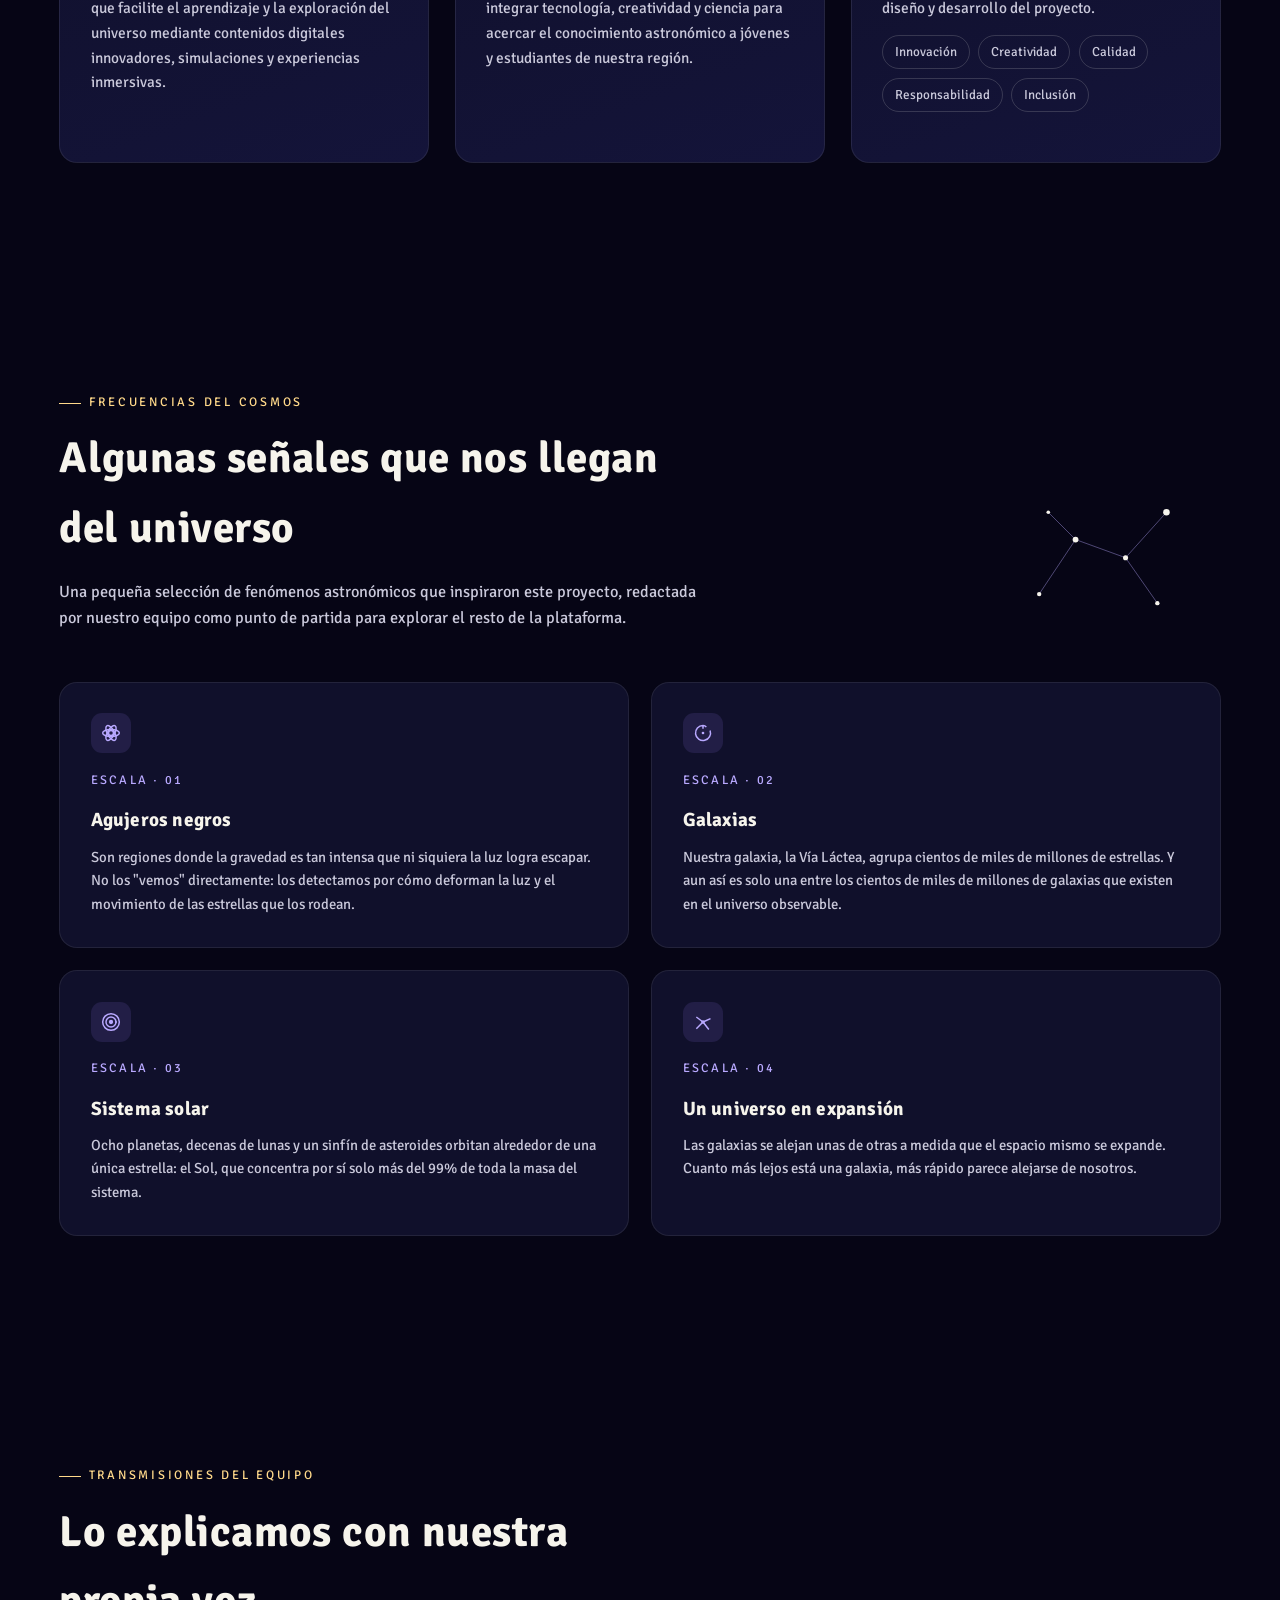
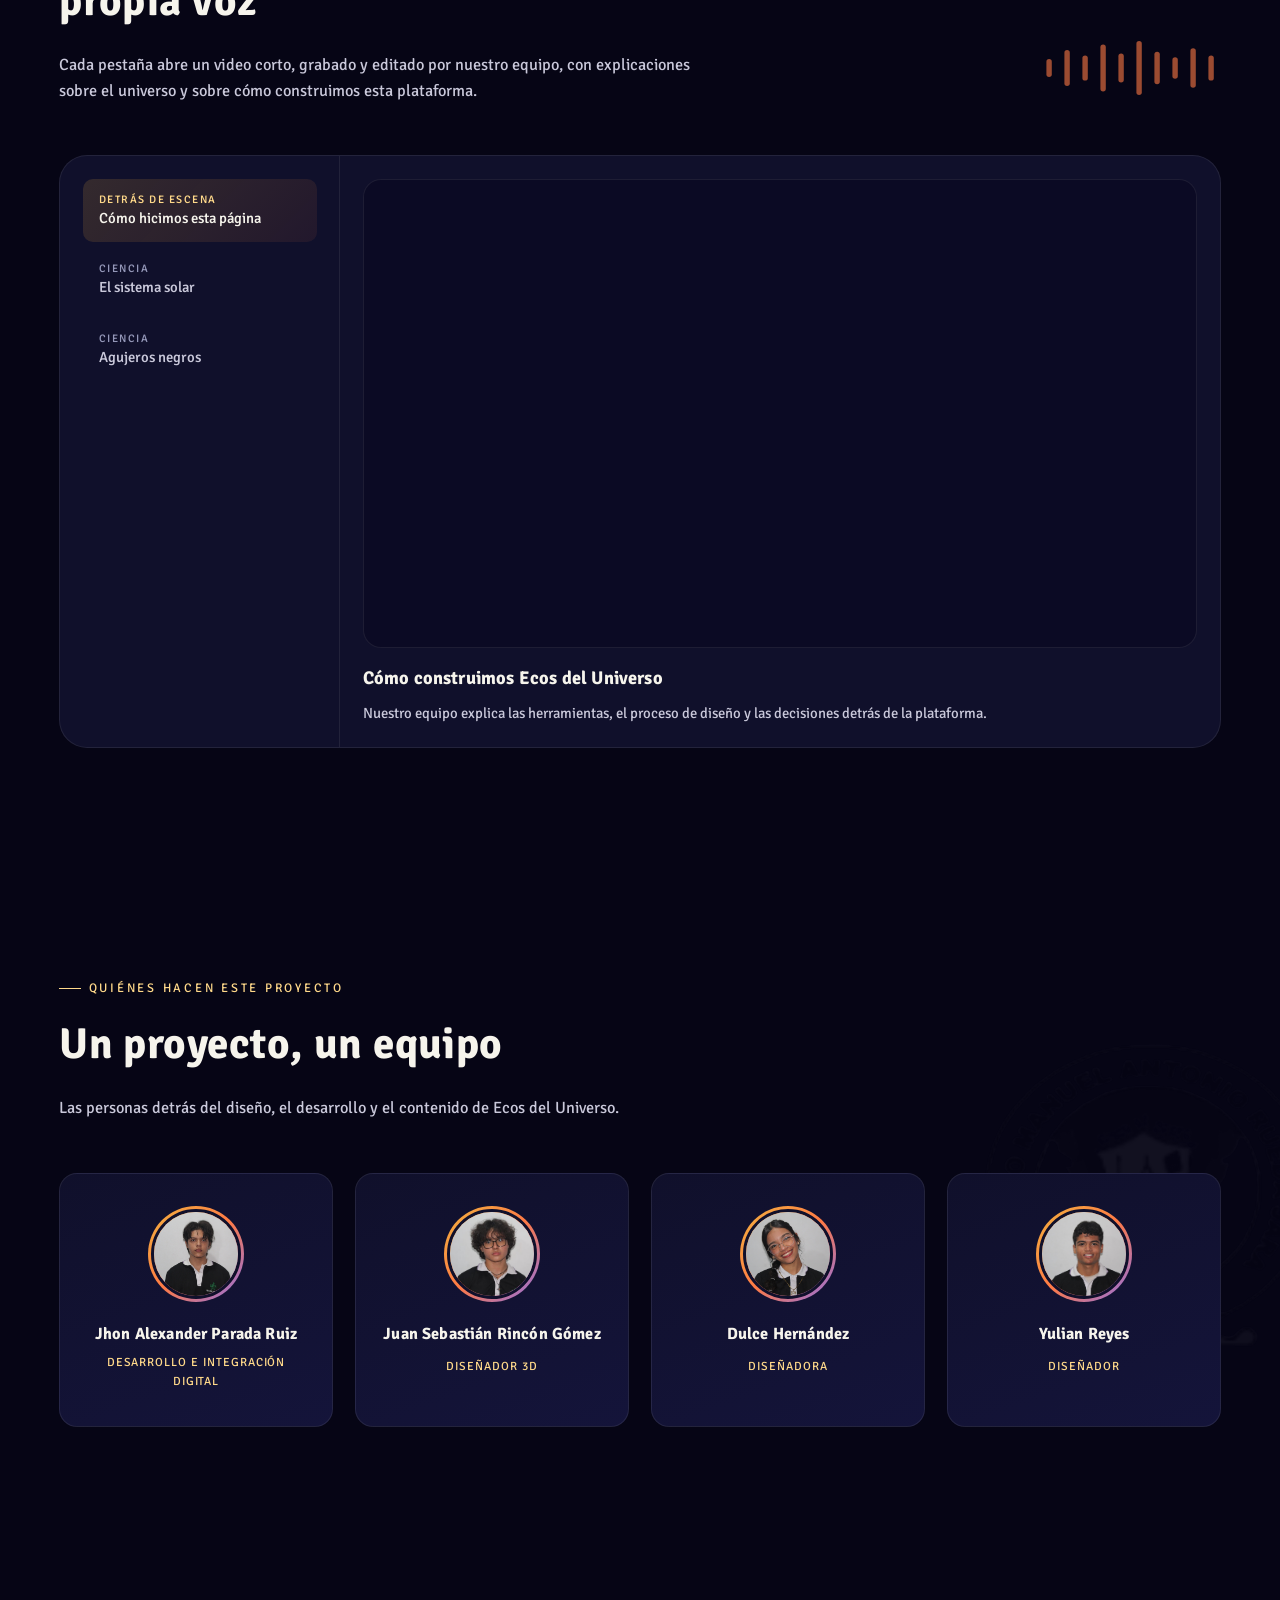
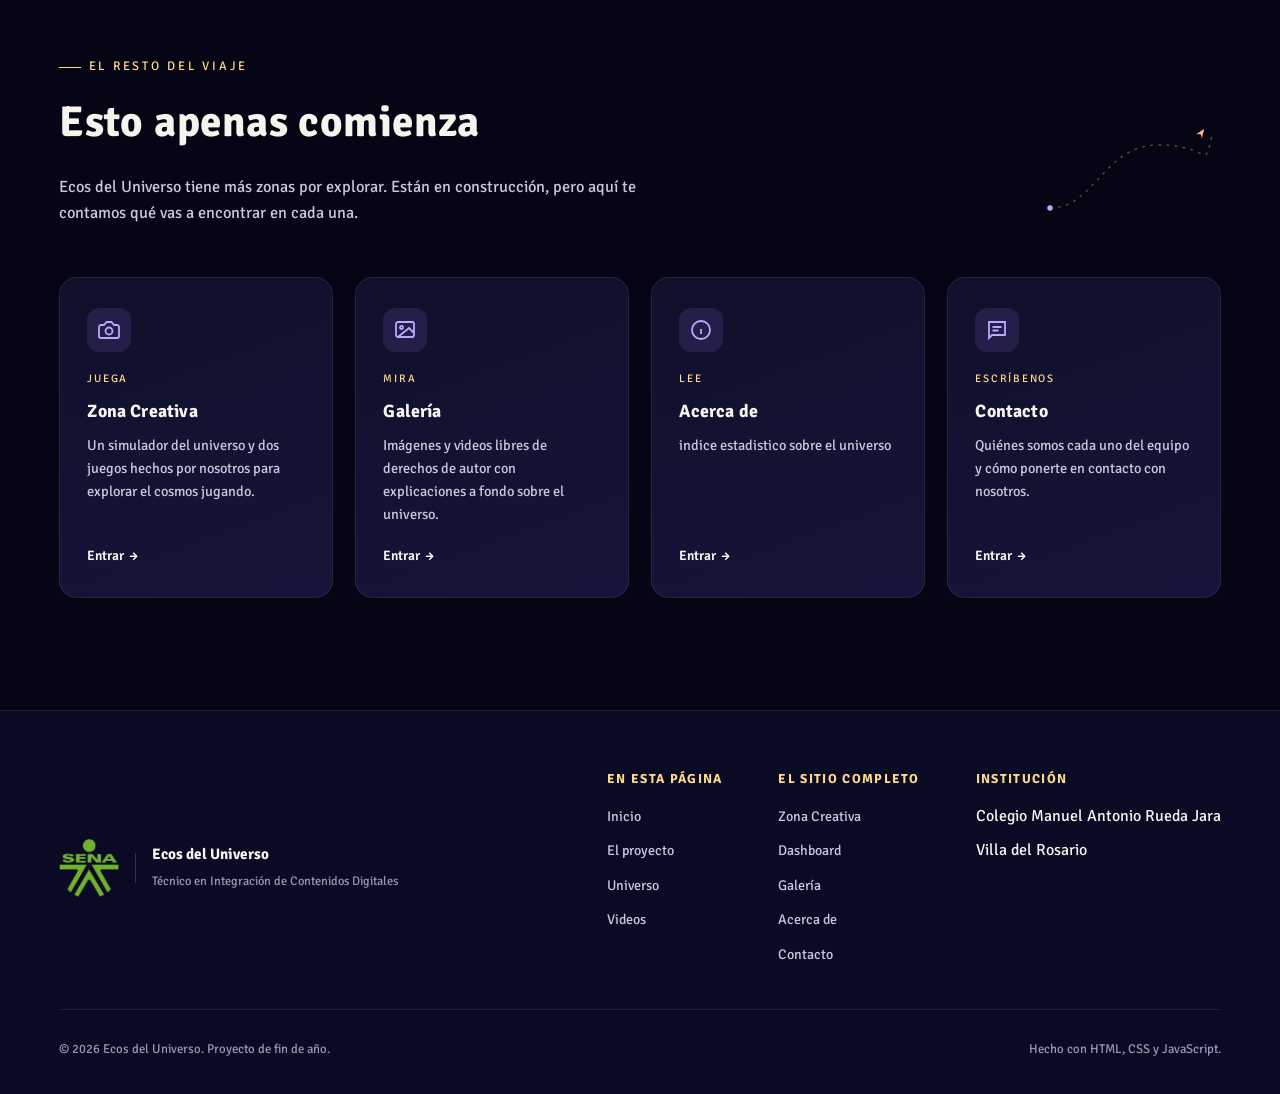
==== commit ff3c08ea: "Update index.html" ====
--- a/index.html
+++ b/index.html
@@ -35,7 +35,7 @@
           <svg viewBox="0 0 24 24" fill="none" stroke="currentColor" stroke-width="1.8" stroke-linecap="round" stroke-linejoin="round"><path d="M3 11.5 12 4l9 7.5"/><path d="M5 10v9h14v-9"/><path d="M9.5 19v-5.5h5V19"/></svg>
           <span>Inicio</span>
         </a>
-        <a href="Zona_Creativa.html" class="nav__radial-item" style="--i:1">
+        <a href="Zona Creativa.html" class="nav__radial-item" style="--i:1">
           <svg viewBox="0 0 24 24" fill="none" stroke="currentColor" stroke-width="1.8" stroke-linecap="round" stroke-linejoin="round"><path d="M12 3a9 9 0 1 0 9 9c0-1-.8-1.6-1.8-1.6h-2.1A2.1 2.1 0 0 1 15 8.3V7c0-1.5-1.3-2.6-3-4Z"/><circle cx="8.2" cy="11" r="1"/><circle cx="12" cy="7.8" r="1"/><circle cx="15.5" cy="12" r="1"/><circle cx="9.3" cy="15" r="1"/></svg>
           <span>Zona Creativa</span>
         </a>
@@ -59,7 +59,7 @@
 
     <ul class="nav__links" id="navLinks">
       <li><a href="index.html" class="is-active">Inicio</a></li>
-      <li><a href="Zona_Creativa.html">Zona Creativa</a></li>
+      <li><a href="Zona Creativa.html">Zona Creativa</a></li>
       <li><a href="Dasaboard.html">Dashboard</a></li>
       <li><a href="Galeria.html">Galería</a></li>
       <li><a href="Acerca.html">Acerca de</a></li>
--- a/index.css
+++ b/index.css
@@ -872,7 +872,7 @@
 .video-frame{
   position: relative;
   width: 100%;
-  min-height: 260px;
+  aspect-ratio: 16 / 9;
   max-height: 640px;
   display: flex;
   align-items: center;
@@ -884,20 +884,16 @@
 }
 .video-frame video{
   display: block;
-  width: auto;
-  height: auto;
-  max-width: 100%;
-  max-height: 640px;
+  width: 100%;
+  height: 100%;
   /* "contain" en vez de "cover": el video se ajusta completo al recuadro,
      sin recortar los bordes, sin importar si es horizontal o vertical */
   object-fit: contain;
 }
 .video-frame iframe{
   display: block;
-  width: min(100%, 420px);
-  aspect-ratio: 9 / 16;
-  height: auto;
-  max-height: 640px;
+  width: 100%;
+  height: 100%;
   border: 0;
 }
 .video-frame .video-placeholder{
@@ -2129,9 +2125,7 @@
   .kpi-tira li{ border-left: none; padding-left: 0; border-top: 1px solid rgba(246,244,236,0.1); padding-top: 1.1rem; }
   .kpi-tira li:first-child{ border-top: none; padding-top: 0; }
   .dona-panel{ flex-direction: column; }
-  .video-frame{ max-height: 75vh; }
-  .video-frame video{ max-height: 75vh; }
-  .video-frame iframe{ width: min(90vw, 340px); max-height: 75vh; }
+  .video-frame{ max-height: 60vh; }
   .folletos-grid{ grid-template-columns: 1fr; }
   .galeria3d__item{ width: 140px; height: 185px; margin: -92px 0 0 -70px; }
   .galeria3d__controles{ flex-wrap: wrap; }
